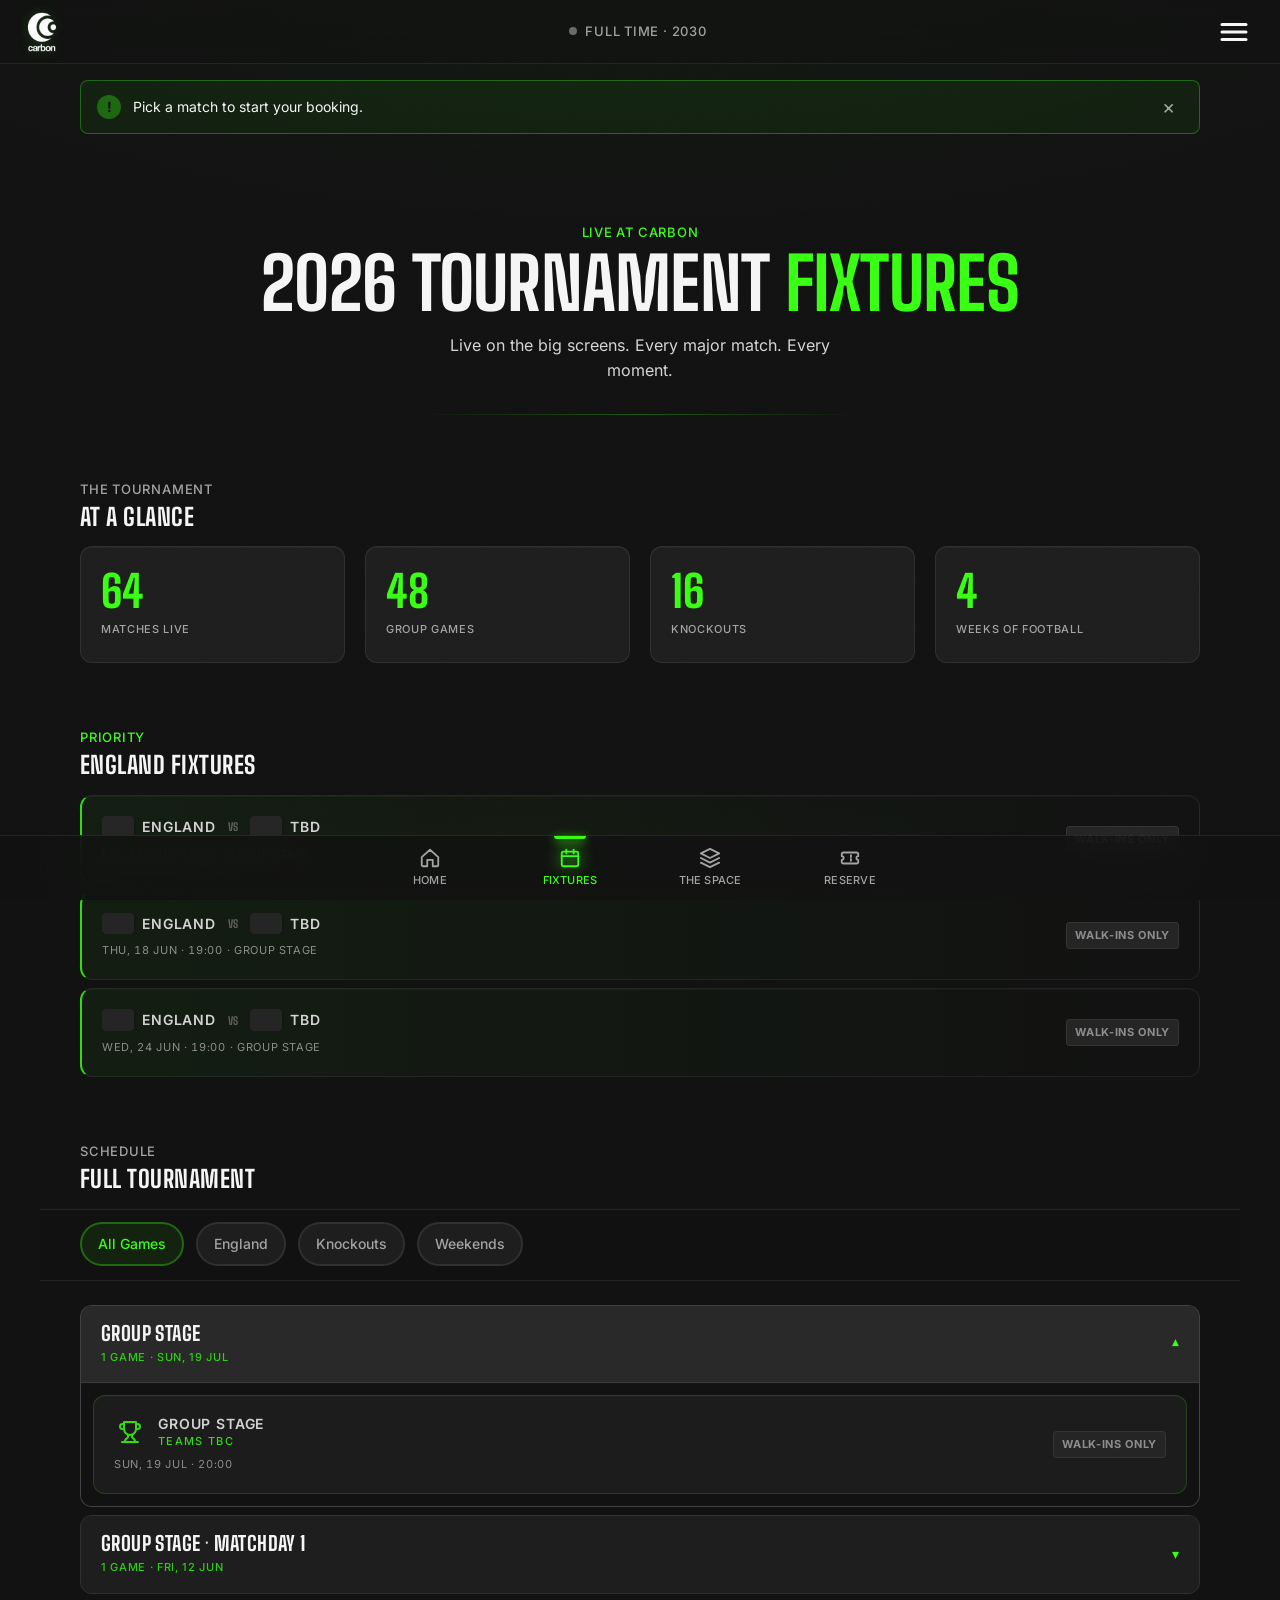
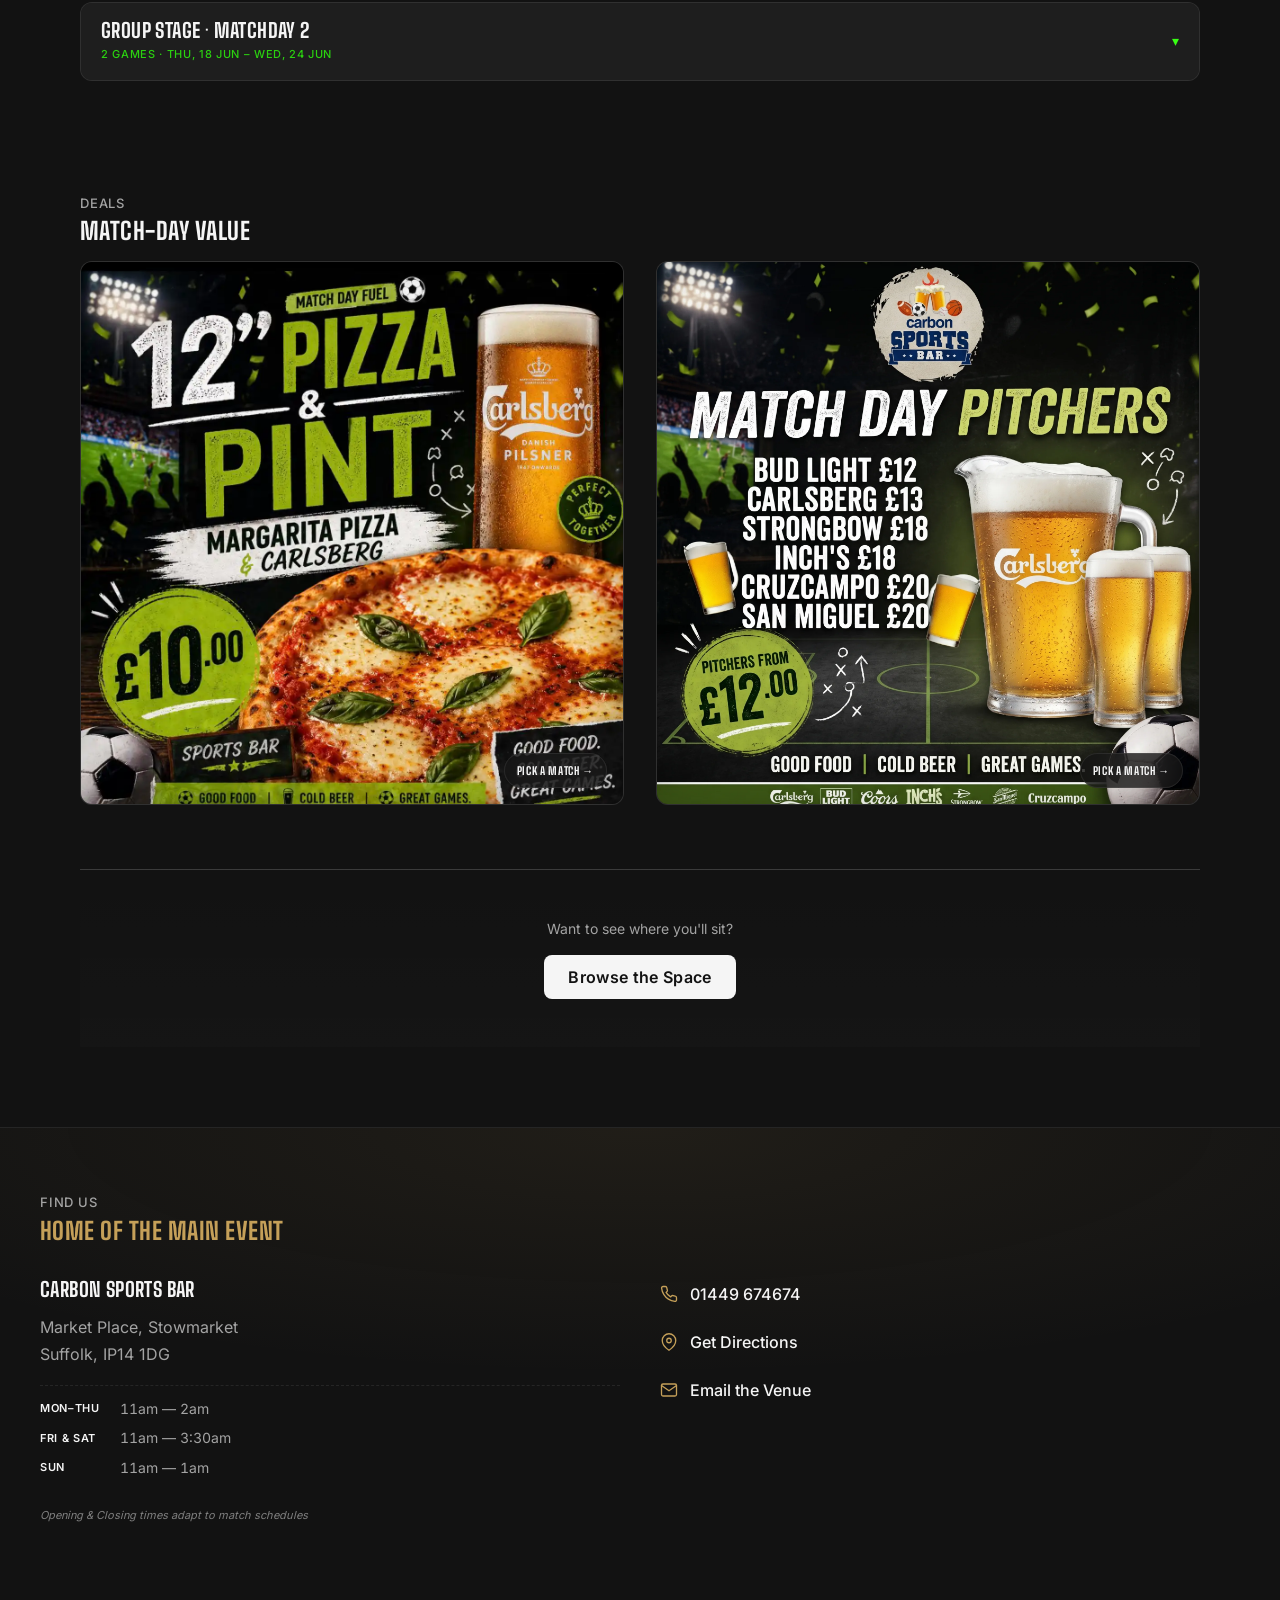
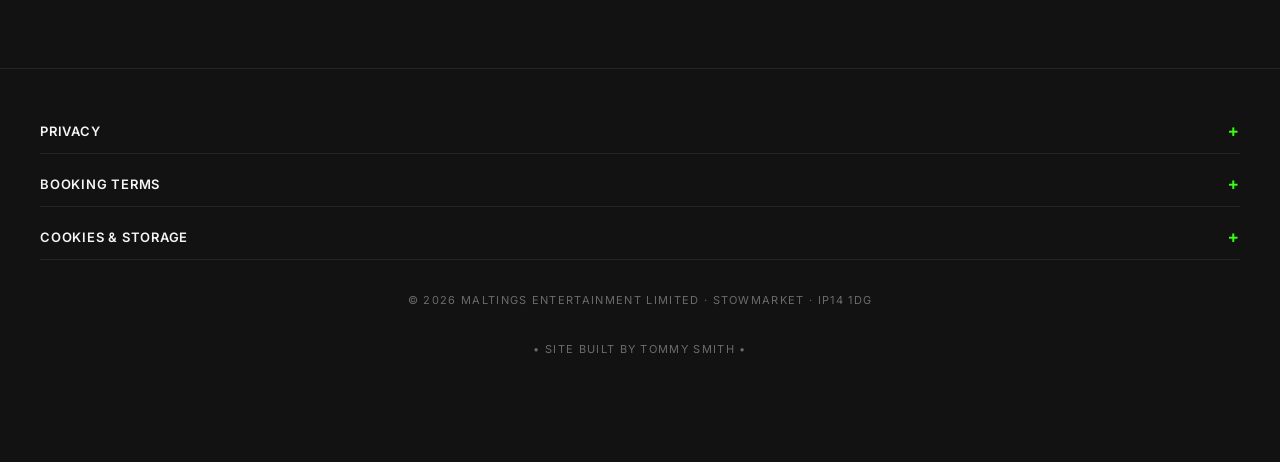
==== book.html @ e0171375 "Update" ====
<!doctype html>
<html lang="en-GB">
  <head>
    <meta charset="UTF-8" />
    <meta
      name="viewport"
      content="width=device-width, initial-scale=1.0, viewport-fit=cover"
    />
    <meta name="theme-color" content="#121212" />
    <meta name="color-scheme" content="dark" />

    <!-- Favicons & PWA manifest -->
    <link rel="icon" href="/favicon.ico" sizes="any" />
    <link rel="icon" type="image/png" sizes="32x32" href="/favicon-32x32.png" />
    <link rel="icon" type="image/png" sizes="16x16" href="/favicon-16x16.png" />
    <link rel="apple-touch-icon" sizes="180x180" href="/apple-touch-icon.png" />
    <link rel="manifest" href="/site.webmanifest" />

    <title>Booking · Carbon Sports Bar</title>
    <meta
      name="description"
      content="Secure your spot for the 2026 World Cup. Choose your zone, select your match, and join the atmosphere at Carbon."
    />
    <link rel="canonical" href="https://carbonfootball.uk/book.html" />
    <meta name="robots" content="noindex,follow" />

    <!-- Social share · Open Graph & Twitter Card -->
    <meta property="og:type" content="website" />
    <meta property="og:site_name" content="Carbon Sports Bar" />
    <meta property="og:locale" content="en_GB" />
    <meta property="og:url" content="https://carbonfootball.uk/book.html" />
    <meta property="og:title" content="Book a Bench · Carbon Football" />
    <meta
      property="og:description"
      content="Lock in your match. Confirm guests. We'll save your seat at Carbon."
    />
    <meta property="og:image" content="assets/img/og-carbon.webp" />
    <meta property="og:image:width" content="1200" />
    <meta property="og:image:height" content="630" />
    <meta property="og:image:type" content="image/webp" />
    <meta
      property="og:image:alt"
      content="Carbon Sports Bar — Stowmarket's home for live football"
    />

    <meta name="twitter:card" content="summary_large_image" />
    <meta name="twitter:title" content="Book a Bench · Carbon Football" />
    <meta
      name="twitter:description"
      content="Lock in your match. Confirm guests. We'll save your seat at Carbon."
    />
    <meta name="twitter:image" content="assets/img/og-carbon.webp" />
    <meta
      name="twitter:image:alt"
      content="Carbon Sports Bar — Stowmarket's home for live football"
    />

    <!-- Fonts: self-hosted at /assets/fonts (see base.css @font-face block).
         Preload Big Shoulders 700 — used by the booking page H1. -->
    <link
      rel="preload"
      as="font"
      type="font/woff2"
      href="assets/fonts/big-shoulders-v4-latin-700.woff2"
      crossorigin
    />

    <link rel="stylesheet" href="assets/css/tokens.css" />
    <link rel="stylesheet" href="assets/css/base.css" />
    <link rel="stylesheet" href="assets/css/layout.css" />
    <link rel="stylesheet" href="assets/css/components.css" />
  </head>
  <body>
    <header class="c-header" role="banner">
      <a
        class="c-header__logo"
        href="index.html"
        aria-label="Carbon Sports Bar — home"
      >
        <img
          class="c-header__logo-mark"
          src="assets/img/carbon-logo.webp"
          alt="Carbon Sports Bar logo"
          width="36"
          height="36"
          decoding="async"
        />
      </a>
      <div
        class="c-header__marquee"
        data-component="marquee"
        aria-label="Match status"
      ></div>
      <button
        class="c-header__more"
        type="button"
        aria-label="Open menu"
        aria-expanded="false"
        aria-controls="mobile-menu"
      >
        <svg viewBox="0 0 24 24" aria-hidden="true">
          <line x1="4" y1="7" x2="20" y2="7" />
          <line x1="4" y1="12" x2="20" y2="12" />
          <line x1="4" y1="17" x2="20" y2="17" />
        </svg>
      </button>
    </header>

    <main class="l-page" id="main">
      <div class="l-page__content p-booking">
        <header class="c-section-header c-section-header--hero">
          <div class="c-section-header__text">
            <p class="c-funnel-step">Final Step of 3</p>
            <h1 class="u-display">
              Secure Your <span class="u-accent">Bench</span>
            </h1>
            <p class="u-dim p-booking__lede">
              One more step — confirm your guest count and lock in your table.
            </p>
          </div>
          <div class="p-fixtures__divider" aria-hidden="true"></div>
        </header>

        <!-- No-JS fallback: the booking funnel is JS-dependent (gate +
             form-to-Tally handoff). When scripting is disabled the form
             and summary are hidden and a phone CTA takes over so the
             conversion path stays intact. -->
        <noscript>
          <style>
            .c-booking-summary,
            .c-booking-form {
              display: none !important;
            }
          </style>
          <aside class="c-funnel-hint c-funnel-hint--noscript" role="status">
            <span class="c-funnel-hint__icon" aria-hidden="true">!</span>
            <p class="c-funnel-hint__text">
              Online booking needs JavaScript enabled. Please call
              <a href="tel:+441449674674"><strong>01449 674674</strong></a>
              and we'll secure your table.
            </p>
          </aside>
        </noscript>

        <!-- Booking summary — locked match + zone display. booking.js
             reveals this after the synchronous funnel-gate passes and
             async validation confirms the fixture is still bookable.
             Hidden in static HTML to avoid pre-gate flash on bad URLs. -->
        <div id="booking-summary" class="c-booking-summary" hidden>
          <p class="c-booking-summary__caption u-caption">Your Selection</p>

          <div class="c-booking-summary__row">
            <div class="c-booking-summary__data">
              <!-- Match title — flags nest INSIDE the h3 as inline-block
                   siblings of the title text span so they stay adjacent to
                   the text on any line. With the prior flex layout, when
                   the title wrapped at narrow widths the h3 still occupied
                   the full flex-allocated width and flag B looked orphaned
                   far to the right. Inline flow ties flags directly to the
                   text positions: flag A leads, flag B trails, regardless
                   of how many lines the title wraps to. -->
              <h3 class="c-booking-summary__match">
                <span id="summary-flag-a" class="c-fixture-row__flag"></span
                ><span id="summary-title" class="u-display">Reservation</span
                ><span id="summary-flag-b" class="c-fixture-row__flag"></span>
              </h3>
              <p id="summary-meta" class="u-caption u-accent"></p>
            </div>
            <!-- Icon-only "change" affordance — pencil glyph + aria-label
                 communicates "edit this selection" without competing with
                 the match title for horizontal row width. Tap target meets
                 a11y comfort minimum (36×36 with surrounding space). -->
            <a
              id="summary-change-match"
              href="fixtures.html"
              class="c-booking-summary__change"
              aria-label="Change match"
              title="Change match"
            >
              <svg
                class="c-booking-summary__change-icon"
                viewBox="0 0 24 24"
                fill="none"
                stroke="currentColor"
                stroke-width="2"
                stroke-linecap="round"
                stroke-linejoin="round"
                aria-hidden="true"
              >
                <path d="M12 20h9" />
                <path d="M16.5 3.5a2.121 2.121 0 0 1 3 3L7 19l-4 1 1-4Z" />
              </svg>
            </a>
          </div>

          <div
            id="zone-snapshot"
            class="c-booking-summary__row c-zone-snapshot"
            hidden
          >
            <div class="c-booking-summary__data c-booking-summary__data--row">
              <div class="c-zone-snapshot__frame">
                <img
                  id="zone-snapshot-img"
                  src=""
                  alt=""
                  class="c-zone-snapshot__img"
                  loading="lazy"
                  decoding="async"
                />
              </div>
              <span id="zone-snapshot-label" class="u-caption"></span>
            </div>
            <a
              id="summary-change-zone"
              href="zones.html"
              class="c-booking-summary__change"
              aria-label="Change zone"
              title="Change zone"
            >
              <svg
                class="c-booking-summary__change-icon"
                viewBox="0 0 24 24"
                fill="none"
                stroke="currentColor"
                stroke-width="2"
                stroke-linecap="round"
                stroke-linejoin="round"
                aria-hidden="true"
              >
                <path d="M12 20h9" />
                <path d="M16.5 3.5a2.121 2.121 0 0 1 3 3L7 19l-4 1 1-4Z" />
              </svg>
            </a>
          </div>
        </div>

        <!-- Booking form — `guests` is the only interactive field. The
             other four (fixture, date, time, zone) ride as hidden inputs
             populated from the URL by booking.js after the gate validates
             them. Field `name=` attributes are case-sensitive and match
             the live Tally form's hidden-field names exactly. -->
        <form id="booking-form" class="c-booking-form">
          <input type="hidden" name="fixture" id="f-fixture" value="" />
          <input type="hidden" name="date" id="f-date" value="" />
          <input type="hidden" name="time" id="f-time" value="" />
          <input type="hidden" name="zone" id="f-zone" value="" />

          <p
            id="match-policy"
            class="c-policy-note"
            role="note"
            aria-live="polite"
            hidden
          >
            <svg
              class="c-policy-note__icon"
              viewBox="0 0 24 24"
              fill="none"
              stroke="currentColor"
              stroke-width="2"
              stroke-linecap="round"
              stroke-linejoin="round"
              aria-hidden="true"
            >
              <rect x="3" y="11" width="18" height="11" rx="2" ry="2" />
              <path d="M7 11V7a5 5 0 0 1 10 0v4" />
            </svg>
            <span
              >Match bookings are locked to kickoff. Please arrive 30 mins
              prior. If you have not arrived 15 mins before the match, your
              reservation may be forfeited.</span
            >
          </p>

          <div class="c-form-group">
            <label for="f-guests" class="u-caption">Number of Guests</label>
            <div class="c-stepper" data-component="stepper">
              <button
                type="button"
                class="c-stepper__btn"
                data-step="-1"
                aria-label="Decrease guests"
              >
                &minus;
              </button>
              <input
                type="number"
                name="guests"
                id="f-guests"
                class="c-stepper__input"
                value="2"
                min="1"
                max="20"
                inputmode="numeric"
                pattern="\d*"
                required
              />
              <button
                type="button"
                class="c-stepper__btn"
                data-step="1"
                aria-label="Increase guests"
              >
                +
              </button>
            </div>
            <!-- Zone-specific guest-range note. Hidden by default; shown by
                 booking.js only for zones with a minimum group size (booths). -->
            <p
              id="guests-note"
              class="u-small u-text-secondary"
              aria-live="polite"
              hidden
            ></p>
            <!-- Overflow affordance. Revealed by booking.js only when the
                 stepper is at its ceiling, giving larger groups a route. -->
            <p
              id="guests-max-note"
              class="u-small u-text-secondary"
              aria-live="polite"
              hidden
            >
              Larger group?
              <a href="tel:+441449674674" class="c-guests-call"
                >Call 01449 674674</a
              >
            </p>
          </div>

          <button
            type="submit"
            class="c-button c-button--primary c-button--block"
          >
            Confirm Guests &amp; Book &rarr;
          </button>
        </form>
      </div>
    </main>

    <!-- =========================================================================
       FOOTER · Legal accordion (Privacy / Booking Terms / Cookies)
       Native <details> — zero JS. Sits outside <main> so the browser
       applies the implicit `contentinfo` landmark role. Highest-priority
       surface here because book.html is the PII-collection step.
       ========================================================================= -->
    <footer class="c-site-footer">
      <div class="c-site-footer__inner">
        <details class="c-site-footer__item">
          <summary class="c-site-footer__summary">Privacy</summary>
          <div class="c-site-footer__body">
            <p>
              <strong>Maltings Entertainment LTD</strong> (Carbon Sports Bar //
              Market Place, Stowmarket, Suffolk IP14 1DG) is the data controller
              for bookings made through this site.
            </p>
            <p>
              When you reserve a table, we collect your
              <strong>name, email, phone</strong>, party size, and your selected
              fixture, date, time, and venue zone. This data is processed via
              <strong>Tally.so</strong>, stored in
              <strong>Google Sheets</strong> and used to operate the booking
              system, with confirmation emails sent via <strong>Brevo</strong>.
              These services act as data processors on our behalf.
            </p>
            <p>
              <strong>Lawful basis:</strong> contract performance (UK GDPR Art.
              6(1)(b)) — required to manage and fulfil your reservation. Booking
              data is retained until the relevant fixture has taken place and
              operational reconciliation is complete, and is deleted within 30
              days thereafter.
            </p>
            <p>
              We do not currently use tracking cookies, advertising cookies, or
              marketing profiling. You can request access, correction, deletion,
              or portability of your data at any time by contacting
              <a href="mailto:bookings.carbon@gmail.com"
                >bookings.carbon@gmail.com</a
              >
              or calling <a href="tel:+441449674674">01449 674674</a>. You may
              also raise concerns with the UK Information Commissioner at
              <a
                href="https://ico.org.uk"
                target="_blank"
                rel="noopener noreferrer"
                >ico.org.uk</a
              >.
            </p>
          </div>
        </details>

        <details class="c-site-footer__item">
          <summary class="c-site-footer__summary">Booking Terms</summary>
          <div class="c-site-footer__body">
            <ul>
              <li>
                Your booking is confirmed once you receive the confirmation
                email. If it doesn't arrive within a few minutes, check your
                spam folder or call the venue.
              </li>
              <li>
                Tables are held until
                <strong>15 minutes before kickoff</strong>. Please arrive at
                least 30 minutes prior — late arrivals may forfeit their
                reservation.
              </li>
              <li>
                Online booking closes
                <strong>3 hours before kickoff</strong>. Walk-ins remain welcome
                — call <a href="tel:+441449674674">01449 674674</a> to check
                availability.
              </li>
              <li>
                Groups of 1–20 can book online. For larger parties please call
                the venue.
              </li>
              <li>
                We reserve the right to relocate guests within the same zone if
                seating capacity requires.
              </li>
            </ul>
          </div>
        </details>

        <details class="c-site-footer__item">
          <summary class="c-site-footer__summary">
            Cookies &amp; Storage
          </summary>
          <div class="c-site-footer__body">
            <p>
              No tracking cookies. No advertising cookies. No third-party
              analytics that profile you.
            </p>
            <p>
              The booking funnel uses two short-lived browser-storage entries:
            </p>
            <ul>
              <li>
                <strong>sessionStorage</strong>
                <code>carbon_funnel_redirect_hint</code> — a single contextual
                message after the booking gate redirects you; deleted as soon as
                it's read.
              </li>
              <li>
                <strong>localStorage</strong>
                <code>carbon_match_data_cache</code> — match-schedule cache (max
                5 days), so fixtures still load if the data feed is briefly
                unreachable.
              </li>
            </ul>
            <p>
              Both are strictly functional and don't require consent under UK
              PECR. Clearing your browser's storage removes them at any time.
            </p>
          </div>
        </details>

        <p class="c-site-footer__meta">
          © 2026 Maltings Entertainment Limited · Stowmarket · IP14 1DG
        </p>

        <p class="c-site-footer__meta">• Site Built By Tommy Smith •</p>
      </div>
    </footer>

    <nav class="c-nav" aria-label="Primary navigation">
      <ul class="c-nav__list" role="list">
        <li>
          <a class="c-nav__item" href="index.html">
            <svg class="c-nav__icon" viewBox="0 0 24 24" aria-hidden="true">
              <path
                d="M3 11 L12 3 L21 11 L21 20 A1 1 0 0 1 20 21 L15 21 L15 14 L9 14 L9 21 L4 21 A1 1 0 0 1 3 20 Z"
              />
            </svg>
            <span>Home</span>
          </a>
        </li>
        <li>
          <a class="c-nav__item" href="fixtures.html">
            <svg class="c-nav__icon" viewBox="0 0 24 24" aria-hidden="true">
              <rect x="3" y="5" width="18" height="16" rx="2" />
              <line x1="3" y1="10" x2="21" y2="10" />
              <line x1="8" y1="3" x2="8" y2="7" />
              <line x1="16" y1="3" x2="16" y2="7" />
            </svg>
            <span>Fixtures</span>
          </a>
        </li>
        <li>
          <a class="c-nav__item" href="zones.html">
            <svg class="c-nav__icon" viewBox="0 0 24 24" aria-hidden="true">
              <path d="M12 2 L22 7 L12 12 L2 7 Z" />
              <polyline points="2 12 12 17 22 12" />
              <polyline points="2 17 12 22 22 17" />
            </svg>
            <span>The Space</span>
          </a>
        </li>
        <li>
          <!-- Reserve nav on book.html: href points to the funnel start
               (tapping it = "start a fresh booking"); aria-current is set
               statically as a no-JS hint. updateNavStates reconciles the
               live state via data-nav-role="funnel" so this item lights up
               on book.html regardless of where the href points. -->
          <a
            class="c-nav__item"
            href="fixtures.html"
            data-nav-role="funnel"
            aria-current="page"
          >
            <svg class="c-nav__icon" viewBox="0 0 24 24" aria-hidden="true">
              <path
                d="M3 8 A2 2 0 0 1 5 6 L19 6 A2 2 0 0 1 21 8 L21 10 A2 2 0 0 0 21 14 L21 16 A2 2 0 0 1 19 18 L5 18 A2 2 0 0 1 3 16 L3 14 A2 2 0 0 0 3 10 Z"
              />
              <line x1="13" y1="9" x2="13" y2="11" />
              <line x1="13" y1="13" x2="13" y2="15" />
            </svg>
            <span>Reserve</span>
          </a>
        </li>
      </ul>
    </nav>

    <nav class="c-mobile-nav" id="mobile-menu" aria-hidden="true">
      <div class="c-mobile-nav__inner">
        <ul class="c-mobile-nav__list" role="list">
          <li>
            <a href="index.html" class="c-mobile-nav__link u-display">Home</a>
          </li>
          <li>
            <a href="fixtures.html" class="c-mobile-nav__link u-display"
              >Fixtures</a
            >
          </li>
          <li>
            <a href="zones.html" class="c-mobile-nav__link u-display"
              >The Space</a
            >
          </li>
          <li>
            <a
              href="fixtures.html"
              class="c-mobile-nav__link u-display"
              data-nav-role="funnel"
              aria-current="page"
              >Book a Bench</a
            >
          </li>
          <li>
            <a
              href="https://www.mill.restaurant/"
              class="c-mobile-nav__link u-display"
              target="_blank"
              rel="noopener noreferrer"
              >The Mill</a
            >
          </li>
          <li>
            <a
              href="https://welovecarbon.com/sports"
              class="c-mobile-nav__link u-display"
              target="_blank"
              rel="noopener noreferrer"
              >Carbon Sports Bar</a
            >
          </li>
        </ul>
        <footer class="c-mobile-nav__footer">
          <p class="u-caption">Carbon · Stowmarket</p>
          <div class="c-mobile-nav__socials">
            <a
              href="https://www.instagram.com/carbonstowmarket/"
              class="c-mobile-nav__social"
              target="_blank"
              rel="noopener noreferrer"
              aria-label="Carbon Sports Bar on Instagram"
            >
              <svg viewBox="0 0 24 24" aria-hidden="true">
                <rect x="2" y="2" width="20" height="20" rx="5" ry="5" />
                <path d="M16 11.37A4 4 0 1 1 12.63 8 4 4 0 0 1 16 11.37z" />
                <line x1="17.5" y1="6.5" x2="17.51" y2="6.5" />
              </svg>
            </a>
            <a
              href="https://www.facebook.com/carbonstowmarket"
              class="c-mobile-nav__social"
              target="_blank"
              rel="noopener noreferrer"
              aria-label="Carbon Sports Bar on Facebook"
            >
              <svg viewBox="0 0 24 24" aria-hidden="true">
                <path
                  d="M18 2h-3a5 5 0 0 0-5 5v3H7v4h3v8h4v-8h3l1-4h-4V7a1 1 0 0 1 1-1h3z"
                />
              </svg>
            </a>
            <a
              href="https://www.tiktok.com/@carbonstowmarket"
              class="c-mobile-nav__social"
              target="_blank"
              rel="noopener noreferrer"
              aria-label="Carbon Sports Bar on TikTok"
            >
              <svg viewBox="0 0 24 24" aria-hidden="true">
                <path d="M9 12a4 4 0 1 0 4 4V4a5 5 0 0 0 5 5" />
              </svg>
            </a>
          </div>
        </footer>
      </div>
    </nav>

    <script type="module" src="assets/js/app.js"></script>
  </body>
</html>
---- assets/css/tokens.css ----
/* =========================================================================
   CARBON SPORTS BAR — DESIGN TOKENS
   The single source of truth for every design value in the system.
   Modify here, propagate everywhere.
   ========================================================================= */

:root {
  /* ---------- COLOUR · SURFACES -------------------------------------- */
  --surface-base: #121212;
  --surface-raised: #1e1e1e;
  --surface-overlay: #292929;
  --surface-inverse: #f5f5f5;

  /* ---------- COLOUR · BORDERS --------------------------------------- */
  --border-hairline: rgba(255, 255, 255, 0.08);
  --border-strong: rgba(255, 255, 255, 0.16);
  --border-accent: rgba(57, 255, 20, 0.32);

  /* ---------- COLOUR · TEXT ------------------------------------------ */
  --text-primary: #f5f5f5;
  --text-muted: #d4d4d4;
  --text-secondary: #a3a3a3;
  --text-tertiary: #6b6b6b;
  --text-on-accent: #121212;
  --text-on-mill: #121212;

  /* ---------- COLOUR · BRAND ----------------------------------------- */
  --accent-pitch: #39ff14; /* primary action, live, success */
  --accent-pitch-dim: #2bd110; /* hover/pressed state */
  --accent-mill: #c5a059; /* premium, VIP, Mill cross-link */
  --accent-mill-dim: #a88542;

  /* ---------- COLOUR · STATUS ---------------------------------------- */
  --status-success: #39ff14;
  --status-warning: #c5a059;
  --status-error: #ff4d4d;
  --status-info: #3b82f6;
  --status-live: #ff3d3d; /* live-match red, distinct from error */

  /* ---------- TYPOGRAPHY · FAMILIES ---------------------------------- */
  --font-display: "Big Shoulders Display", "Impact", "Arial Black", sans-serif;
  --font-body:
    "Inter", -apple-system, BlinkMacSystemFont, "Segoe UI", sans-serif;

  /* ---------- TYPOGRAPHY · SIZE SCALE -------------------------------- */
  --type-hero: clamp(2.75rem, 8vw, 4.5rem); /* hero only */
  --type-display: 2.5rem;
  --type-h1: 2rem;
  --type-h2: 1.5rem;
  --type-h3: 1.25rem;
  --type-lead: 1.0625rem; /* 17px — hero subtitle, between body and h3 */
  --type-body: 1rem;
  --type-small: 0.875rem;
  --type-caption: 0.8125rem;
  --type-tiny: 0.6875rem;
  --type-stat: 2.75rem; /* stat-tile numerals — matches hero minimum */
  --type-display-fluid: clamp(
    2.25rem,
    6vw,
    3.5rem
  ); /* secondary hero displays */
  --type-card-title: clamp(1.25rem, 3vw, 1.5rem); /* zone-card titles */

  /* ---------- TYPOGRAPHY · WEIGHTS ----------------------------------- */
  --weight-regular: 400;
  --weight-medium: 500;
  --weight-semibold: 600;
  --weight-bold: 700;

  /* ---------- TYPOGRAPHY · LINE-HEIGHT ------------------------------- */
  --leading-tight: 1.15;
  --leading-snug: 1.3;
  --leading-normal: 1.55;
  --leading-relaxed: 1.7;
  --leading-flat: 0.95; /* large numerals — stat tiles */
  --leading-solid: 1; /* icons, arrows */

  /* ---------- TYPOGRAPHY · TRACKING ---------------------------------- */
  --tracking-tight: -0.01em; /* large display only */
  --tracking-normal: 0;
  --tracking-wide: 0.02em; /* mid headings */
  --tracking-wider: 0.06em; /* captions */
  --tracking-widest: 0.12em; /* nav labels, all-caps micro */

  /* ---------- SPACING · 4PT BASE GRID -------------------------------- */
  --space-1: 0.25rem; /*  4px */
  --space-2: 0.5rem; /*  8px */
  --space-3: 0.75rem; /* 12px */
  --space-4: 1rem; /* 16px */
  --space-5: 1.25rem; /* 20px */
  --space-6: 1.5rem; /* 24px */
  --space-7: 1.75rem; /* 28px — bridges 6 and 8 */
  --space-8: 2rem; /* 32px */
  --space-10: 2.5rem; /* 40px */
  --space-12: 3rem; /* 48px */
  --space-16: 4rem; /* 64px */
  --space-20: 5rem; /* 80px */
  --space-24: 6rem; /* 96px */

  /* ---------- RADII --------------------------------------------------- */
  --radius-sm: 4px; /* chips, tags */
  --radius-md: 8px; /* buttons, inputs */
  --radius-lg: 12px; /* cards */
  --radius-xl: 20px; /* bottom sheet, modals */
  --radius-full: 9999px; /* pills, avatars */

  /* ---------- MOTION · DURATION -------------------------------------- */
  --duration-instant: 100ms;
  --duration-fast: 150ms; /* micro-interactions */
  --duration-base: 250ms;
  --duration-slow: 350ms; /* sheet, modal */
  --duration-deliberate: 500ms;

  /* ---------- MOTION · EASING ---------------------------------------- */
  --ease-out: cubic-bezier(0.16, 1, 0.3, 1); /* entries */
  --ease-in: cubic-bezier(0.7, 0, 0.84, 0); /* exits */
  --ease-in-out: cubic-bezier(0.65, 0, 0.35, 1); /* transitions */
  --ease-spring: cubic-bezier(0.34, 1.56, 0.64, 1); /* playful */

  /* ---------- Z-INDEX SCALE ------------------------------------------ */
  --z-base: 0;
  --z-raised: 10;
  --z-sticky: 100;
  --z-header: 200;
  --z-nav: 200;
  --z-fab: 250;
  --z-sheet: 300;
  --z-modal: 400;
  --z-toast: 500;

  /* ---------- LAYOUT -------------------------------------------------- */
  --header-height: 64px;
  --nav-height: 64px;
  --max-content: 1200px;
  --max-text: 68ch;
  --tap-min: 44px;

  /* ---------- EFFECTS ------------------------------------------------- */
  --blur-glass: blur(20px) saturate(180%);
  --blur-overlay: blur(8px);

  --shadow-card: 0 1px 2px rgba(0, 0, 0, 0.3), 0 4px 12px rgba(0, 0, 0, 0.2);
  --shadow-elevated:
    0 4px 16px rgba(0, 0, 0, 0.4), 0 16px 40px rgba(0, 0, 0, 0.3);
  --shadow-sheet: 0 -8px 32px rgba(0, 0, 0, 0.6);
  --shadow-summary:
    0 8px 32px rgba(0, 0, 0, 0.35), inset 0 1px 0 rgba(255, 255, 255, 0.08),
    inset 0 -1px 0 rgba(0, 0, 0, 0.25);

  --glow-pitch: 0 0 24px rgba(57, 255, 20, 0.32);
  --glow-mill: 0 0 24px rgba(197, 160, 89, 0.24);
}

/* =========================================================================
   HIGH-CONTRAST OPT-IN
   Lifts decorative greys to AA-passing levels without disturbing default
   brand aesthetics.
   ========================================================================= */
@media (prefers-contrast: more) {
  :root {
    --text-tertiary: #8a8a8a;
    --border-hairline: rgba(255, 255, 255, 0.16);
  }
}
---- assets/css/base.css ----
/* =========================================================================
   BASE
   Modern reset, typographic defaults, accessibility primitives.
   Loaded after tokens.css, before everything else.
   ========================================================================= */

/* ---------- WEB FONTS · LOCAL ---------------------------------------- */
/* Big Shoulders Display (headings) + Inter (body). Self-hosted at
   /assets/fonts so there is zero third-party request for fonts — no
   googleapis preconnect, no gstatic font request, no Google referral on
   first paint. Privacy-preserving by construction and faster on the
   critical path (eliminates DNS + TLS to a foreign origin).

   `font-display: swap` matches prior behaviour: the browser paints
   text in the fallback stack immediately, then swaps to the web font
   when the .woff2 finishes loading. Avoids FOIT on slow connections.

   Every available weight is declared. Fetches are weight-lazy — the
   browser only downloads a weight when a rule actually applies it —
   so declaring unused weights costs nothing at runtime and makes
   future design tweaks free of font-pipeline churn. */
@font-face {
  font-family: "Big Shoulders Display";
  font-style: normal;
  font-weight: 600;
  font-display: swap;
  src: url("../fonts/big-shoulders-v4-latin-600.woff2") format("woff2");
}
@font-face {
  font-family: "Big Shoulders Display";
  font-style: normal;
  font-weight: 700;
  font-display: swap;
  src: url("../fonts/big-shoulders-v4-latin-700.woff2") format("woff2");
}
@font-face {
  font-family: "Big Shoulders Display";
  font-style: normal;
  font-weight: 800;
  font-display: swap;
  src: url("../fonts/big-shoulders-v4-latin-800.woff2") format("woff2");
}

@font-face {
  font-family: "Inter";
  font-style: normal;
  font-weight: 400;
  font-display: swap;
  src: url("../fonts/inter-v20-latin-regular.woff2") format("woff2");
}
@font-face {
  font-family: "Inter";
  font-style: normal;
  font-weight: 500;
  font-display: swap;
  src: url("../fonts/inter-v20-latin-500.woff2") format("woff2");
}
@font-face {
  font-family: "Inter";
  font-style: normal;
  font-weight: 600;
  font-display: swap;
  src: url("../fonts/inter-v20-latin-600.woff2") format("woff2");
}
@font-face {
  font-family: "Inter";
  font-style: normal;
  font-weight: 700;
  font-display: swap;
  src: url("../fonts/inter-v20-latin-700.woff2") format("woff2");
}
@font-face {
  font-family: "Inter";
  font-style: normal;
  font-weight: 800;
  font-display: swap;
  src: url("../fonts/inter-v20-latin-800.woff2") format("woff2");
}

/* ---------- MODERN RESET --------------------------------------------- */
*,
*::before,
*::after {
  box-sizing: border-box;
}

* {
  margin: 0;
}

html,
body {
  height: 100%;
}

html {
  background-color: var(--surface-base);
  color-scheme: dark;
  -webkit-text-size-adjust: 100%;
  text-size-adjust: 100%;
}

body {
  font-family: var(--font-body);
  font-size: var(--type-body);
  font-weight: var(--weight-regular);
  line-height: var(--leading-normal);
  color: var(--text-primary);
  background-color: var(--surface-base);
  /* Subtle distant-stadium glow — adds depth without breaking the matte canvas */
  background-image:
    radial-gradient(
      ellipse 120% 60% at 50% -10%,
      rgba(57, 255, 20, 0.045),
      transparent 60%
    ),
    radial-gradient(
      ellipse 80% 40% at 50% 110%,
      rgba(197, 160, 89, 0.025),
      transparent 60%
    );
  background-attachment: fixed;
  min-height: 100vh;
  min-height: 100dvh;
  -webkit-font-smoothing: antialiased;
  -moz-osx-font-smoothing: grayscale;
  text-rendering: optimizeLegibility;
  overflow-x: hidden;
}

img,
picture,
video,
canvas,
svg {
  display: block;
  max-width: 100%;
}

svg {
  fill: none;
  stroke: currentColor;
  stroke-width: 2;
  stroke-linecap: round;
  stroke-linejoin: round;
}

input,
button,
textarea,
select {
  font: inherit;
  color: inherit;
}

button {
  cursor: pointer;
  border: none;
  background: none;
  padding: 0;
  color: inherit;
  -webkit-tap-highlight-color: transparent;
  /* `manipulation` disables the browser's double-tap-to-zoom heuristic
     on this element and eliminates the ~300 ms click delay that ships
     with that heuristic. Rapid successive taps (e.g. stepping guest
     count from 2 → 8) now register as separate, instant clicks instead
     of triggering a viewport zoom. Page-level pinch-zoom remains
     intact, so accessibility/users-with-low-vision are not affected. */
  touch-action: manipulation;
}

a {
  color: inherit;
  text-decoration: none;
  -webkit-tap-highlight-color: transparent;
  touch-action: manipulation;
}

/* Stage-accordion summaries (fixtures.html `<details><summary>`) and any
   custom role="button" host elements get the same treatment so rapid
   open/close taps stay instant and never trigger viewport zoom. */
summary,
[role="button"] {
  -webkit-tap-highlight-color: transparent;
  touch-action: manipulation;
}

p,
h1,
h2,
h3,
h4,
h5,
h6 {
  overflow-wrap: break-word;
}

/* ---------- FILM GRAIN ATMOSPHERE ------------------------------------- */
/* Subtle noise overlay across the entire page — adds tactile depth */
body::before {
  content: "";
  position: fixed;
  inset: 0;
  /* Above content but below all UI layers (nav, sheets, modals). */
  z-index: var(--z-raised);
  pointer-events: none;
  opacity: 0.025;
  mix-blend-mode: overlay;
  background-image: url("data:image/svg+xml;utf8,<svg xmlns='http://www.w3.org/2000/svg' width='240' height='240'><filter id='n'><feTurbulence type='fractalNoise' baseFrequency='0.9' numOctaves='2' stitchTiles='stitch'/></filter><rect width='100%25' height='100%25' filter='url(%23n)'/></svg>");
}

/* ---------- TYPOGRAPHY · HEADINGS ------------------------------------- */
/* Big Shoulders Display is condensed — smaller headings benefit from positive
   tracking, larger ones can hold tight or normal. Curve adjusts by size. */
h1,
h2,
h3,
h4 {
  font-family: var(--font-display);
  font-weight: var(--weight-bold);
  line-height: var(--leading-tight);
  text-transform: uppercase;
  color: var(--text-primary);
}

h1 {
  font-size: var(--type-h1);
  letter-spacing: var(--tracking-normal);
}

h2 {
  font-size: var(--type-h2);
  letter-spacing: var(--tracking-wide);
}

h3 {
  font-size: var(--type-h3);
  letter-spacing: var(--tracking-wide);
}

h4 {
  font-size: var(--type-body);
  letter-spacing: var(--tracking-wider);
}

/* ---------- TYPOGRAPHY · UTILITY CLASSES ------------------------------ */
.u-display {
  font-family: var(--font-display);
  font-size: var(--type-display);
  font-weight: var(--weight-bold);
  line-height: var(--leading-tight);
  letter-spacing: var(--tracking-normal);
  text-transform: uppercase;
}

.u-hero {
  font-family: var(--font-display);
  font-size: var(--type-hero);
  font-weight: var(--weight-bold);
  line-height: 1.02;
  letter-spacing: var(--tracking-tight);
  text-transform: uppercase;
}

.u-caption {
  font-size: var(--type-caption);
  font-weight: var(--weight-medium);
  letter-spacing: var(--tracking-wider);
  text-transform: uppercase;
  color: var(--text-secondary);
}

.u-mono-num {
  font-variant-numeric: tabular-nums;
  font-feature-settings: "tnum";
}

/* ---------- ACCESSIBILITY · FOCUS ------------------------------------- */
:focus {
  outline: none;
}

:focus-visible {
  outline: 2px solid var(--accent-pitch);
  outline-offset: 2px;
  border-radius: 2px;
}

/* ---------- ACCESSIBILITY · SCREEN READER ----------------------------- */
.u-sr-only {
  position: absolute;
  width: 1px;
  height: 1px;
  padding: 0;
  margin: -1px;
  overflow: hidden;
  clip: rect(0, 0, 0, 0);
  white-space: nowrap;
  border: 0;
}

/* ---------- ACCESSIBILITY · MOTION ------------------------------------ */
@media (prefers-reduced-motion: reduce) {
  *,
  *::before,
  *::after {
    animation-duration: 0.01ms !important;
    animation-iteration-count: 1 !important;
    transition-duration: 0.01ms !important;
    scroll-behavior: auto !important;
  }
}

/* ---------- SELECTION ------------------------------------------------- */
::selection {
  background-color: var(--accent-pitch);
  color: var(--text-on-accent);
}

/* ---------- SCROLLBAR (DESKTOP) --------------------------------------- */
@media (min-width: 1024px) {
  ::-webkit-scrollbar {
    width: 10px;
    height: 10px;
  }
  ::-webkit-scrollbar-track {
    background: var(--surface-base);
  }
  ::-webkit-scrollbar-thumb {
    background: var(--surface-overlay);
    border-radius: var(--radius-full);
    border: 2px solid var(--surface-base);
  }
  ::-webkit-scrollbar-thumb:hover {
    background: var(--border-strong);
  }
}

/* ---------- TYPOGRAPHY · ADDITIONAL UTILITIES -------------------------- */
.u-accent {
  color: var(--accent-pitch);
}

.u-dim {
  color: var(--text-muted);
}

.u-text-secondary {
  color: var(--text-secondary);
}

.u-small {
  font-size: var(--type-small);
}

.u-tiny {
  font-size: var(--type-tiny);
}
---- assets/css/layout.css ----
/* =========================================================================
   LAYOUT
   The persistent shell: header, bottom nav, page container.
   ========================================================================= */

/* ---------- PAGE SHELL ------------------------------------------------ */
.l-page {
  min-height: 100vh;
  min-height: 100dvh;
  padding-top: calc(var(--header-height) + env(safe-area-inset-top));
  padding-bottom: calc(var(--nav-height) + env(safe-area-inset-bottom));
  display: flex;
  flex-direction: column;
}

.l-page__content {
  flex: 1;
  width: 100%;
  max-width: var(--max-content);
  margin-inline: auto;
  padding-inline: var(--space-4);
}

/* =========================================================================
   HEADER · Persistent top bar
   Logo · Marquee · More
   ========================================================================= */
.c-header {
  position: fixed;
  inset: 0 0 auto 0;
  height: calc(var(--header-height) + env(safe-area-inset-top));
  padding-top: env(safe-area-inset-top);
  z-index: var(--z-header);

  display: grid;
  grid-template-columns: auto 1fr auto;
  align-items: center;
  gap: var(--space-3);
  padding-inline: var(--space-4);

  background-color: rgba(18, 18, 18, 0.72);
  backdrop-filter: var(--blur-glass);
  -webkit-backdrop-filter: var(--blur-glass);
  border-bottom: 1px solid var(--border-hairline);
}

/* ---------- HEADER · LOGO --------------------------------------------- */
.c-header__logo {
  min-height: var(--tap-min);
  margin-inline-start: calc(var(--space-1) * -1);
  transition: opacity var(--duration-fast) var(--ease-out);
}

.c-header__logo:hover {
  opacity: 0.8;
}

.c-header__logo:active {
  opacity: 0.6;
}

.c-header__logo-mark {
  width: var(--tap-min);
  height: var(--tap-min);
  filter: drop-shadow(0 0 6px rgba(57, 255, 20, 0.18));
}

/* ---------- HEADER · MARQUEE (centre column) -------------------------- */
.c-header__marquee {
  min-width: 0; /* allow text truncation in grid */
  display: flex;
  justify-content: center;
}

/* ---------- HEADER · MORE BUTTON -------------------------------------- */
.c-header__more {
  width: var(--tap-min);
  height: var(--tap-min);
  display: grid;
  place-items: center;
  color: var(--text-primary);
  border-radius: var(--radius-md);
  transition:
    background-color var(--duration-fast) var(--ease-out),
    transform var(--duration-fast) var(--ease-out);
}

.c-header__more:hover {
  opacity: 0.8;
}

.c-header__more:active {
  transform: scale(0.94);
}

.c-header__more svg {
  width: 36px;
  height: 36px;
  max-width: 100%;
  max-height: 100%;
}

/* =========================================================================
   MARQUEE · The persistent context-aware status bar
   States: countdown | live | post-match | promo
   ========================================================================= */
.c-marquee {
  display: inline-flex;
  align-items: center;
  gap: var(--space-2);
  max-width: 100%;
  padding-inline: var(--space-2);
  font-size: var(--type-caption);
  font-weight: var(--weight-medium);
  letter-spacing: var(--tracking-wider);
  color: var(--text-primary);
  white-space: nowrap;
  overflow: hidden;
}

.c-marquee__text {
  display: inline-flex;
  align-items: baseline;
  gap: 0.5ch;
  overflow: hidden;
  text-overflow: ellipsis;
  white-space: nowrap;
}

.c-marquee__label {
  color: var(--text-secondary);
  font-weight: var(--weight-medium);
}

.c-marquee__num {
  font-variant-numeric: tabular-nums;
  font-feature-settings: "tnum";
  color: var(--accent-pitch);
  font-weight: var(--weight-semibold);
  letter-spacing: var(--tracking-wide);
}

.c-marquee[data-state="live"] .c-marquee__num,
.c-marquee[data-state="live"] .c-marquee__label {
  color: var(--text-primary);
  font-weight: var(--weight-semibold);
}

/* Link variant — appears in states B / C / E when the target match is
   bookable. Inherits the layout of `.c-marquee__text` and adds a hover
   shift on its trailing chevron so the affordance reads as "tappable,
   leads to a fixture" without changing colour at rest. */
.c-marquee__text--link {
  text-decoration: none;
  color: inherit;
  cursor: pointer;
}

.c-marquee__chevron {
  width: 12px;
  height: 12px;
  flex-shrink: 0;
  align-self: center;
  color: var(--accent-pitch);
  transition: transform var(--duration-fast) var(--ease-out);
}

.c-marquee__text--link:hover .c-marquee__chevron,
.c-marquee__text--link:focus-visible .c-marquee__chevron {
  transform: translateX(3px);
}

/* Static state (tournament concluded) — dim, no pulse. Lets the marquee
   read as "settled, not awaiting an event" without competing visually
   with the live brand language. */
.c-marquee[data-state="static"] .c-marquee__dot {
  background-color: var(--text-tertiary);
  box-shadow: none;
}

.c-marquee[data-state="static"] .c-marquee__label {
  color: var(--text-secondary);
}

/* On very narrow viewports the prefix label hides — dot + countdown
   alone carries enough context. The `:has(.c-marquee__num)` guard means
   live and static states (which have no countdown number) keep their
   label visible at any width, so the marquee never collapses to a lone
   dot. */
@media (max-width: 419px) {
  .c-marquee:has(.c-marquee__num) .c-marquee__label {
    display: none;
  }
}

.c-marquee__dot {
  flex-shrink: 0;
  width: 8px;
  height: 8px;
  border-radius: var(--radius-full);
}

/* Dot variants by state */
.c-marquee[data-state="countdown"] .c-marquee__dot {
  background-color: var(--accent-pitch);
  box-shadow: 0 0 8px rgba(57, 255, 20, 0.6);
  animation: marquee-pulse 2s var(--ease-in-out) infinite;
}

.c-marquee[data-state="live"] .c-marquee__dot {
  background-color: var(--status-live);
  box-shadow: 0 0 10px rgba(255, 61, 61, 0.7);
  animation: marquee-pulse 1.2s var(--ease-in-out) infinite;
}

.c-marquee[data-state="promo"] .c-marquee__dot {
  background-color: var(--accent-mill);
}

@keyframes marquee-pulse {
  0%,
  100% {
    opacity: 1;
    transform: scale(1);
  }
  50% {
    opacity: 0.55;
    transform: scale(0.85);
  }
}

/* =========================================================================
   BOTTOM NAV · Primary navigation
   Home · Fixtures · The Space · My Booking
   ========================================================================= */
.c-nav {
  position: fixed;
  inset: auto 0 0 0;
  z-index: var(--z-nav);

  padding-bottom: env(safe-area-inset-bottom);

  background-color: rgba(18, 18, 18, 0.85);
  backdrop-filter: var(--blur-glass);
  -webkit-backdrop-filter: var(--blur-glass);
  border-top: 1px solid var(--border-hairline);
}

.c-nav__list {
  display: grid;
  grid-template-columns: repeat(4, 1fr);
  height: var(--nav-height);
  max-width: var(--max-content);
  margin-inline: auto;
  padding: 0;
  list-style: none;
}

.c-nav__item {
  width: 100%;
  height: 100%;
  position: relative;
  display: flex;
  flex-direction: column;
  align-items: center;
  justify-content: center;
  gap: 3px; /* micro-gap below 4pt grid — icon-to-label spacing */
  min-height: var(--tap-min);
  padding-block: var(--space-2);
  color: var(--text-secondary);
  font-size: var(--type-tiny);
  font-weight: var(--weight-medium);
  letter-spacing: var(--tracking-wide);
  text-transform: uppercase;
  transition:
    color var(--duration-fast) var(--ease-out),
    transform var(--duration-fast) var(--ease-out);
}

.c-nav__item:active {
  transform: scale(0.92);
}

.c-nav__item:hover {
  color: var(--text-primary);
}

.c-nav__icon {
  width: 22px;
  height: 22px;
  fill: none;
  stroke: currentColor;
  stroke-width: 2;
  stroke-linecap: round;
  stroke-linejoin: round;
  transition:
    filter var(--duration-fast) var(--ease-out),
    stroke var(--duration-fast) var(--ease-out);
}

/* Active state — Pitch Green with a top-edge indicator and a soft glow */
.c-nav__item[aria-current="page"] {
  color: var(--accent-pitch);
}

.c-nav__item[aria-current="page"] .c-nav__icon {
  filter: drop-shadow(0 0 8px var(--accent-pitch));
}

.c-nav__item[aria-current="page"]::before {
  content: "";
  position: absolute;
  top: 0;
  left: 50%;
  transform: translateX(-50%);
  width: var(--space-8);
  height: 3px; /* decorative stroke — one-off, below 4pt grid */
  border-radius: 0 0 4px 4px;
  background-color: var(--accent-pitch);
  box-shadow: 0 2px 10px var(--accent-pitch);
}

/* Notification dot on nav items (e.g. live match on Fixtures) */
.c-nav__item[data-badge]::after {
  content: "";
  position: absolute;
  top: 10px;
  right: calc(50% - 18px);
  width: 7px;
  height: 7px;
  border-radius: var(--radius-full);
  background-color: var(--status-live);
  box-shadow:
    0 0 0 2px rgba(18, 18, 18, 0.85),
    0 0 8px rgba(255, 61, 61, 0.7);
  animation: marquee-pulse 1.2s var(--ease-in-out) infinite;
}

/* =========================================================================
   DESKTOP ADAPTATION (≥1024px) · shell unchanged; content adapts inside
   .l-page__content.
   ========================================================================= */
@media (min-width: 1024px) {
  .c-header {
    padding-inline: var(--space-6);
  }
}
---- assets/css/components.css ----
/* =========================================================================
   COMPONENTS
   Reusable UI patterns constructed from tokens.
   Token names match tokens.css exactly: --type-small, --type-tiny (not -sm/-xs).
   ========================================================================= */

/* =========================================================================
   PAGE LAYOUT · HOME FEED
   ========================================================================= */
.p-home {
  display: flex;
  flex-direction: column;
  gap: var(--space-8);
  padding-block: var(--space-4) 0; /* visit section provides its own bottom padding via bleed */
}

/* =========================================================================
   BUTTONS
   Semantic naming: --primary drives the most important action (Pitch Green).
   --ghost is the calmer alternate (white-on-dark) for secondary CTAs.
   ========================================================================= */
.c-button {
  display: inline-flex;
  align-items: center;
  justify-content: center;
  min-height: var(--tap-min);
  padding: 0 var(--space-6);
  font-family: var(--font-body);
  font-weight: var(--weight-semibold);
  font-size: var(--type-body);
  letter-spacing: var(--tracking-wide);
  border-radius: var(--radius-md);
  transition:
    transform var(--duration-fast) var(--ease-out),
    background-color var(--duration-fast) var(--ease-out),
    box-shadow var(--duration-fast) var(--ease-out);
}

.c-button:active {
  transform: scale(0.98); /* per brief — haptic-style feedback */
}

/* Primary — Pitch Green. The conversion driver. */
.c-button--primary {
  background-color: var(--accent-pitch);
  color: var(--text-on-accent);
  box-shadow: var(--glow-pitch);
}

.c-button--primary:hover {
  background-color: var(--accent-pitch-dim);
  box-shadow: var(--glow-pitch), var(--shadow-card);
}

/* Ghost — calm white for secondary actions. */
.c-button--ghost {
  background-color: var(--text-primary);
  color: var(--surface-base);
}

.c-button--ghost:hover {
  background-color: var(--text-secondary);
}

/* Mill — premium amber, reserved for VIP / upsell actions. */
.c-button--mill {
  background-color: var(--accent-mill);
  color: var(--text-on-mill);
}

.c-button--mill:hover {
  background-color: var(--accent-mill-dim);
}

.c-button--block {
  width: 100%;
}

/* Muted — non-interactive look for fixtures inside the 3-hour booking
   cut-off. Drops the green glow + hover, sets cursor:not-allowed, and
   relies on the consumer to also drop `href`/`aria-disabled="true"` so it
   can't be activated. Visually still button-shaped so it occupies the same
   slot in the layout as the active CTA it replaces. */
.c-button--muted {
  background-color: var(--surface-overlay);
  color: var(--text-secondary);
  box-shadow: none;
  cursor: not-allowed;
}

.c-button--muted:hover {
  background-color: var(--surface-overlay);
  box-shadow: none;
}

/* =========================================================================
   COMPONENT · HERO
   Full-bleed media block. Math is parent-padding-independent.
   ========================================================================= */
.c-hero {
  position: relative;
  /* Full-bleed regardless of parent padding — robust at every breakpoint */
  width: 100vw;
  margin-inline: calc(50% - 50vw);

  min-height: 360px;
  display: flex;
  flex-direction: column;
  justify-content: flex-end;
  padding: var(--space-8) var(--space-5) var(--space-6);
  overflow: hidden;
  border-radius: 0 0 var(--radius-xl) var(--radius-xl);
}

.c-hero__media,
.c-hero__overlay {
  position: absolute;
  inset: 0;
  z-index: var(--z-base);
}

.c-hero__media {
  background-size: cover;
  background-position: center;
}

.c-hero--home .c-hero__media {
  background-image: url("../img/hero-img.webp");
}

/* Stronger overlay — protects text legibility regardless of image */
.c-hero__overlay {
  background: linear-gradient(
    to bottom,
    rgba(18, 18, 18, 0) 0%,
    rgba(18, 18, 18, 0.4) 45%,
    rgba(18, 18, 18, 0.92) 100%
  );
}

.c-hero__content {
  position: relative;
  z-index: var(--z-raised);
  display: flex;
  flex-direction: column;
  align-items: flex-start;
  gap: var(--space-4);
  max-width: 540px;
}

.c-hero__caption {
  font-size: var(--type-small);
  font-weight: var(--weight-semibold);
  letter-spacing: var(--tracking-wider);
  text-transform: uppercase;
  color: var(--accent-pitch);
  text-shadow: 0 2px 8px rgba(0, 0, 0, 0.6);
}

.c-hero__title {
  font-size: var(--type-hero);
  line-height: 0.98; /* hero-only compression — tighter than --leading-tight */
  letter-spacing: var(--tracking-tight);
  color: var(--text-primary);
  text-shadow: 0 4px 16px rgba(0, 0, 0, 0.55);
}

.c-hero .c-button {
  margin-top: var(--space-2);
}

/* =========================================================================
   COMPONENT · HERO SUBTITLE
   Supporting value-prop line beneath the hero title. Kept narrow so it reads
   as a single thought, with strong text-shadow against the image.
   ========================================================================= */
.c-hero__subtitle {
  max-width: 36ch;
  font-size: var(--type-lead); /* 1.0625rem — between body and h3 */
  line-height: var(--leading-snug);
  color: var(--text-primary);
  text-shadow: 0 2px 10px rgba(0, 0, 0, 0.7);
  margin: calc(var(--space-1) * -1) 0 var(--space-1);
}

/* =========================================================================
   COMPONENT · APP CHIPS (horizontal scroll)
   ========================================================================= */
.c-chip-scroll {
  /* Bleed to viewport edges so chips can scroll under the page padding */
  width: 100vw;
  margin-inline: calc(50% - 50vw);
}

.c-chip-scroll__list {
  display: flex;
  gap: var(--space-2);
  padding-inline: var(--space-4);
  list-style: none;
  margin: 0;
  overflow-x: auto;
  overscroll-behavior-inline: contain;
  scrollbar-width: none;
  -ms-overflow-style: none;
}

.c-chip-scroll__list::-webkit-scrollbar {
  display: none;
}

.c-chip {
  white-space: nowrap;
  padding: var(--space-2) var(--space-4);
  min-height: var(--tap-min); /* 44px floor for touch */
  background-color: var(--surface-raised);
  border: 2px solid var(--border-hairline);
  border-radius: var(--radius-full);
  font-size: var(--type-small);
  font-weight: var(--weight-medium);
  color: var(--text-secondary);
  transition:
    background-color var(--duration-fast) var(--ease-out),
    border-color var(--duration-fast) var(--ease-out),
    color var(--duration-fast) var(--ease-out);
}

.c-chip:hover {
  border-color: var(--border-strong);
  color: var(--text-primary);
}

.c-chip--active,
.c-chip[aria-pressed="true"] {
  background-color: rgba(57, 255, 20, 0.08);
  border-color: var(--border-accent);
  color: var(--accent-pitch);
}

/* =========================================================================
   COMPONENT · MATCH CARD
   ========================================================================= */
.c-match-card {
  background-color: var(--surface-raised);
  border: 1px solid var(--border-hairline);
  border-radius: var(--radius-lg);
  padding: var(--space-5);
  display: flex;
  flex-direction: column;
  gap: var(--space-5);
  box-shadow: inset 0 1px 0 rgba(255, 255, 255, 0.04);
}

.c-match-card--elevated {
  box-shadow:
    inset 0 1px 0 rgba(255, 255, 255, 0.05),
    var(--shadow-card);
}

.c-match-card__header {
  display: flex;
  justify-content: space-between;
  align-items: center;
  gap: var(--space-3);
  font-size: var(--type-tiny);
  letter-spacing: var(--tracking-wider);
  text-transform: uppercase;
  color: var(--text-secondary);
}

.c-match-card__header time {
  font-variant-numeric: tabular-nums;
  font-feature-settings: "tnum";
}

.c-match-card__teams {
  display: grid;
  grid-template-columns: 1fr auto 1fr;
  align-items: center;
  gap: var(--space-4);
}

.c-match-card__team {
  display: flex;
  flex-direction: column;
  align-items: center;
  gap: var(--space-2);
  min-width: 0;
}

/* Flags as 3:2 rectangles — real flag proportions, no central-element cropping */
.c-match-card__flag {
  width: 56px;
  aspect-ratio: 3 / 2;
  border-radius: var(--radius-sm);
  background-color: var(--surface-overlay);
  background-size: cover;
  background-position: center;
  box-shadow: 0 1px 3px rgba(0, 0, 0, 0.4);
}

/* Featured hero card team name — full name always, no truncation. The
   card has vertical room for long names ("Bosnia and Herzegovina") to
   wrap to a second line; `text-wrap: balance` distributes characters
   evenly across the wrap (graceful no-op on older browsers). The hero
   is a promotional surface — abbreviating here would lose impact. */
.c-match-card__name {
  font-family: var(--font-body);
  font-weight: var(--weight-semibold);
  font-size: var(--type-small);
  letter-spacing: var(--tracking-wider);
  text-transform: uppercase;
  color: var(--text-primary);
  text-align: center;
  width: 100%;
  overflow-wrap: break-word;
  text-wrap: balance;
}

/* =========================================================================
   MILESTONE FEATURED CARD (TBD / unconfirmed-teams variant)
   When the featured (hero) match is a TBD knockout fixture, the card
   body swaps the flag-name-VS-name-flag grid for a single large trophy
   emblem above a "Teams to be confirmed" status line. The card header
   badge above still carries the stage label ("WORLD CUP FINAL"), so the
   body stays focused: visual anchor + transparent status. The booking
   CTA below continues to work — TBD matches are bookable when kickoff
   is outside the 3-hour cut-off.
   ========================================================================= */
.c-match-card--milestone .c-match-card__teams {
  /* Collapse the three-column grid into a single centred column.
     featuredMatch.js replaces the team children with milestone markup;
     this rule re-flows the container to suit. */
  grid-template-columns: 1fr;
  justify-items: center;
  text-align: center;
  gap: var(--space-3);
}

.c-match-card__milestone-emblem {
  display: inline-grid;
  place-items: center;
  width: 56px;
  height: 56px;
  color: var(--accent-pitch);
}

.c-match-card__milestone-emblem svg {
  width: 48px;
  height: 48px;
}

.c-match-card__milestone-note {
  margin: 0;
  font-family: var(--font-body);
  font-weight: var(--weight-medium);
  font-size: var(--type-small);
  letter-spacing: var(--tracking-wider);
  text-transform: uppercase;
  color: var(--accent-pitch);
  line-height: var(--leading-tight);
}

.c-match-card__vs {
  font-family: var(--font-display);
  font-weight: var(--weight-bold);
  font-size: var(--type-small);
  letter-spacing: var(--tracking-wide);
  color: var(--text-tertiary);
}

/* =========================================================================
   COMPONENT · BADGE
   ========================================================================= */
.c-badge {
  display: inline-flex;
  align-items: center;
  padding: var(--space-1) var(--space-2);
  font-size: var(--type-tiny);
  font-weight: var(--weight-bold);
  letter-spacing: var(--tracking-wider);
  text-transform: uppercase;
  border-radius: var(--radius-sm);
}

.c-badge--live {
  background-color: rgba(255, 61, 61, 0.14);
  color: var(--status-live);
}

.c-badge--mill {
  background-color: rgba(197, 160, 89, 0.14);
  color: var(--accent-mill);
}

/* Muted variant — used by the 3-hour booking cut-off to label fixtures
   that have closed online reservations but remain visible in the feed. */
.c-badge--muted {
  background-color: var(--surface-overlay);
  color: var(--text-secondary);
  border: 1px solid var(--border-hairline);
}

/* =========================================================================
   UTILITY · SKELETON LOADER
   Driven by parent's aria-busy state — robust, semantic, no string matching.
   ========================================================================= */
@keyframes skeleton-pulse {
  0%,
  100% {
    opacity: 0.5;
  }
  50% {
    opacity: 1;
  }
}

[aria-busy="true"] .u-skeleton {
  background-color: var(--surface-overlay);
  background-image: none !important;
  animation: skeleton-pulse 1.5s var(--ease-in-out) infinite;
  color: transparent;
}

/* =========================================================================
   UTILITY · SKELETON ROW
   Full-width placeholder bar for list loading states. Pulses in sync
   with .u-skeleton elements when inside an [aria-busy="true"] container.
   ========================================================================= */
.u-skeleton-row {
  height: 80px;
  margin-bottom: var(--space-2);
  border-radius: var(--radius-lg);
  background-color: var(--surface-overlay);
}

.u-skeleton-row:nth-child(1) {
  opacity: 0.5;
}

.u-skeleton-row:nth-child(2) {
  opacity: 0.3;
}

[aria-busy="true"] .u-skeleton-row {
  animation: skeleton-pulse 1.5s var(--ease-in-out) infinite;
}

/* =========================================================================
   COMPONENT · ZONES TEASER
   ========================================================================= */
.c-zones-teaser {
  display: flex;
  flex-direction: column;
  gap: var(--space-5);
}

.c-zones-teaser__header {
  display: flex;
  justify-content: space-between;
  align-items: baseline;
  gap: var(--space-3);
}

/* Inherits all heading styles from base.css — no overrides needed */
.c-zones-teaser__title {
  margin: 0;
}

.c-zones-teaser__grid {
  display: grid;
  gap: var(--space-4);
}

.c-zone-card {
  background-color: var(--surface-raised);
  border: 1px solid var(--border-hairline);
  border-radius: var(--radius-lg);
  overflow: hidden;
  transition:
    border-color var(--duration-fast) var(--ease-out),
    transform var(--duration-fast) var(--ease-out);
}

.c-zone-card:hover {
  border-color: var(--border-strong);
}

.c-zone-card:active {
  transform: none;
}

.c-zones-teaser .c-zone-card:active {
  transform: scale(0.98);
}

.c-zone-card__media {
  aspect-ratio: 16 / 9;
  background-color: var(--surface-overlay);
  background-size: cover;
  background-position: center;
}

/* Home-page zone-teaser variants — drives the image from CSS instead of inline style */
.c-zone-card__media--bar {
  background-image: url("../img/sports-bar-1.webp");
}

.c-zone-card__media--terrace {
  background-image: url("../img/terrace-1.webp");
}

.c-zone-card__content {
  padding: var(--space-5);
  display: flex;
  flex-direction: column;
  gap: var(--space-3);
}

/* Inherits h3 styles from base.css */
.c-zone-card__title {
  margin: 0;
}

/* Static "→" arrow appended to the home zone-teaser title, signalling that
   the whole card is clickable (the link beneath is stretched via
   .u-stretched-link). The arrow sits on the <h3>'s ::after — NOT on the
   <a>'s ::after — to avoid colliding with .u-stretched-link::after, which
   is already in use to create the card-wide click overlay. */
.c-zones-teaser .c-zone-card__title::after {
  content: "→";
  display: inline-block;
  margin-left: var(--space-2);
  color: var(--accent-pitch);
  font-weight: var(--weight-bold);
  vertical-align: text-top;
  line-height: 1;
  transition: transform var(--duration-fast) var(--ease-out);
}

.c-zones-teaser .c-zone-card:hover .c-zone-card__title::after {
  transform: translateX(4px);
}

.c-zone-card__desc {
  font-size: var(--type-small);
  line-height: var(--leading-normal);
  color: var(--text-secondary);
  margin: 0;
}

.c-zone-card__specs {
  display: flex;
  flex-wrap: wrap;
  gap: var(--space-3) var(--space-4);
  list-style: none;
  margin: 0;
  padding: var(--space-2) 0 0;
  font-size: var(--type-tiny);
  font-weight: var(--weight-medium);
  letter-spacing: var(--tracking-wider);
  text-transform: uppercase;
  color: var(--text-primary);
}

.c-zone-card__specs li {
  display: inline-flex;
  align-items: center;
  gap: var(--space-2);
}

/* Spec icons — 14×14, currentColor so they inherit the spec text colour */
.c-zone-card__specs svg {
  width: 14px;
  height: 14px;
  flex-shrink: 0;
  stroke-width: 1.75;
}

/* Mill variant — amber on specs*/
.c-zone-card__specs--mill {
  color: var(--accent-mill);
}

.c-zones-teaser .c-zone-card {
  position: relative;
}

.u-stretched-link::after {
  content: "";
  position: absolute;
  inset: 0;
  z-index: 1;
}

.u-stretched-link {
  color: inherit;
  text-decoration: none;
}

#carboncard,
#terracecard,
#vipcard {
  scroll-margin-top: 80px;
}

/* Hero lede beneath the zones page H1 — supports the inline style now removed from HTML */
.p-zones__lede {
  max-width: 44ch;
  margin-top: var(--space-2);
}
/* =========================================================================
   COMPONENT · LINK ACTION (inline tertiary links)
   ========================================================================= */
.c-link-action {
  display: inline-flex;
  align-items: center;
  gap: var(--space-1);
  color: var(--accent-pitch);
  font-size: var(--type-small);
  font-weight: var(--weight-medium);
  letter-spacing: var(--tracking-wide);
  transition: color var(--duration-fast) var(--ease-out);
}

.c-link-action::after {
  content: "→";
  transition: transform var(--duration-fast) var(--ease-out);
}

.c-link-action:hover {
  color: var(--accent-pitch-dim);
}

.c-link-action:hover::after {
  transform: translateX(2px);
}

/* =========================================================================
   LAYOUT · SECTION
   Generic semantic section wrapper. Provides internal vertical rhythm.
   Used in place of bespoke per-section layout flex/gap declarations.
   ========================================================================= */
.c-section {
  display: flex;
  flex-direction: column;
  gap: var(--space-4);
}

/* =========================================================================
   COMPONENT · SECTION HEADER
   Universal pattern: small caption + heading on the left, optional action on
   the right. Replaces bespoke .c-zones-teaser__header.
   ========================================================================= */
.c-section-header {
  position: relative;
  display: flex;
  justify-content: space-between;
  align-items: flex-end;
  gap: var(--space-3);
}

.c-section-header__text {
  display: flex;
  flex-direction: column;
  gap: var(--space-1);
  min-width: 0;
}

.c-section-header__text > * {
  margin: 0;
}

/* Hero variant — used on dedicated page headers (e.g. booking, zones) */
.c-section-header--hero .c-section-header__text {
  padding-bottom: var(--space-10);
}

/* =========================================================================
   COMPONENT · STATS BAND
   Venue-credibility moment. Numeric tiles, Pitch Green numerals, uppercase
   micro-labels. Auto-fits 2→3→4 columns by viewport.
   ========================================================================= */
.c-stats-band__list {
  list-style: none;
  margin: 0;
  padding: 0;
  display: grid;
  grid-template-columns: repeat(auto-fit, minmax(140px, 1fr));
  gap: var(--space-3);
}

.c-stat-tile {
  display: flex;
  flex-direction: column;
  gap: var(--space-2);
  padding: var(--space-5) var(--space-4);
  background-color: var(--surface-raised);
  border: 1px solid var(--border-hairline);
  border-radius: var(--radius-lg);
  box-shadow: inset 0 1px 0 rgba(255, 255, 255, 0.04);
}

.c-stat-tile__num {
  font-family: var(--font-display);
  font-weight: var(--weight-bold);
  font-size: var(--type-stat);
  line-height: var(--leading-flat);
  letter-spacing: var(--tracking-tight);
  color: var(--accent-pitch);
}

.c-stat-tile__label {
  font-size: var(--type-tiny);
  font-weight: var(--weight-medium);
  letter-spacing: var(--tracking-wider);
  text-transform: uppercase;
  color: var(--text-secondary);
}

/* =========================================================================
   PROMO DEALS
   ========================================================================= */

.c-promo-list {
  list-style: none;
  margin: 0;
  padding: 0;
  display: flex;
  flex-direction: column;
  gap: var(--space-6);
}

.c-promo-item {
  position: relative;
  border-radius: var(--radius-lg);
  overflow: hidden;
  background-color: var(--surface-raised);
  border: 1px solid var(--border-hairline);
  transition: transform var(--duration-fast) var(--ease-out);
  max-width: 500px;
  margin-inline: auto;
  width: 100%;
}

.c-promo-item:active {
  transform: scale(0.98);
}

.c-promo-item__link {
  display: block;
  text-decoration: none;
  color: inherit;
}

.c-promo-item__media {
  display: block;
  width: 100%;
  height: 100%;
  aspect-ratio: 1 / 1;
  object-fit: cover;
  margin: 0;
}

.c-promo-item::after {
  content: "";
  position: absolute;
  inset: 0;
  box-shadow: inset 0 0 40px rgba(0, 0, 0, 0.2);
  pointer-events: none;
}

.c-promo-item__cta {
  position: absolute;
  z-index: var(--z-raised);
  bottom: var(--space-4);
  right: var(--space-4);
  display: inline-flex;
  align-items: center;
  gap: var(--space-1);
  padding: var(--space-2) var(--space-3);
  background-color: rgba(18, 18, 18, 0.72);
  backdrop-filter: var(--blur-glass);
  -webkit-backdrop-filter: var(--blur-glass);
  border: 1px solid var(--border-hairline);
  border-radius: var(--radius-full);
  font-family: var(--font-display);
  font-size: var(--type-tiny);
  font-weight: var(--weight-bold);
  letter-spacing: var(--tracking-wider);
  text-transform: uppercase;
  color: var(--text-primary);
  transition:
    transform var(--duration-fast) var(--ease-out),
    background-color var(--duration-fast) var(--ease-out),
    color var(--duration-fast) var(--ease-out),
    border-color var(--duration-fast) var(--ease-out);
}

.c-promo-item:hover .c-promo-item__cta {
  transform: translateY(-2px);
  background-color: var(--accent-pitch);
  border-color: var(--accent-pitch);
  color: var(--text-on-accent);
}

/* =========================================================================
   COMPONENT · VISIT
   The page's final moment. Full-bleed, subtle Mill Amber radial inflection
   from the top edge — roots the venue in its Stowmarket locale. Title takes
   the Amber. Hours typeset as a definition list with tabular numerals.
   ========================================================================= */
.c-visit {
  position: relative;
  width: 100vw;
  margin-inline: calc(50% - 50vw);
  margin-top: var(--space-4);
  padding: var(--space-10) var(--space-5) var(--space-12);
  background-color: var(--surface-base);
  background-image: radial-gradient(
    ellipse 110% 80% at 50% 0%,
    rgba(197, 160, 89, 0.08),
    transparent 65%
  );
  border-top: 1px solid var(--border-hairline);
}

.c-visit__inner {
  max-width: var(--max-content);
  margin-inline: auto;
  display: flex;
  flex-direction: column;
  gap: var(--space-7);
}

.c-visit__header {
  display: flex;
  flex-direction: column;
  gap: var(--space-1);
}

.c-visit__header > * {
  margin: 0;
}

.c-visit__title {
  color: var(--accent-mill);
}

.c-visit__body {
  display: grid;
  grid-template-columns: repeat(auto-fit, minmax(240px, 1fr));
  gap: var(--space-6);
}

.c-visit__location {
  display: flex;
  flex-direction: column;
  gap: var(--space-4);
}

.c-visit__address {
  font-style: normal;
  font-size: var(--type-body);
  line-height: var(--leading-relaxed);
  color: var(--text-secondary);
  margin: 0;
}

.c-visit__address strong {
  display: block;
  font-family: var(--font-display);
  font-size: var(--type-h3);
  font-weight: var(--weight-bold);
  letter-spacing: var(--tracking-wide);
  text-transform: uppercase;
  color: var(--text-primary);
  margin-bottom: var(--space-2);
}

.c-visit__hours {
  display: grid;
  grid-template-columns: auto 1fr;
  column-gap: var(--space-5);
  row-gap: var(--space-2);
  font-size: var(--type-small);
  margin: 0;
  border-top: 1px dashed var(--border-hairline);
  padding-top: var(--space-3);
}

.c-visit__hours dt {
  font-size: var(--type-tiny);
  font-weight: var(--weight-semibold);
  letter-spacing: var(--tracking-wider);
  text-transform: uppercase;
  color: var(--text-primary);
  align-self: center;
}

.c-visit__hours dd {
  margin: 0;
  font-variant-numeric: tabular-nums;
  color: var(--text-secondary);
}

.c-visit__hourscopy {
  margin: 0;
  padding-top: var(--space-3);
  font-size: var(--type-tiny);
  line-height: var(--leading-normal);
  font-style: italic;
  color: var(--text-secondary);
  opacity: 0.75;
}

.c-visit__links {
  list-style: none;
  margin: 0;
  padding: 0;
  display: flex;
  flex-direction: column;
  gap: var(--space-1);
}

.c-visit__link {
  display: inline-flex;
  align-items: center;
  gap: var(--space-3);
  min-height: var(--tap-min);
  padding: var(--space-2) 0;
  font-size: var(--type-body);
  font-weight: var(--weight-medium);
  color: var(--text-primary);
  transition: color var(--duration-fast) var(--ease-out);
}

.c-visit__link:hover {
  color: var(--accent-mill);
}

.c-visit__link svg {
  width: 18px;
  height: 18px;
  flex-shrink: 0;
  color: var(--accent-mill);
  stroke-width: 1.75;
}

/* =========================================================================
   COMPONENT: MOBILE NAV OVERLAY
   ========================================================================= */
.c-mobile-nav {
  position: fixed;
  inset: 0;
  z-index: var(--z-modal); /* Sits above everything including bottom nav */
  background-color: var(--surface-base);
  padding: var(--space-20) var(--space-6) var(--space-12);
  display: flex;
  flex-direction: column;

  /* Safety net for short viewports (iPhone SE, landscape phones): allow the
     overlay to scroll if link list + footer exceed the viewport, so the
     social row at the bottom is always reachable. overscroll-behavior keeps
     the scroll contained — no chaining back to the (already-locked) body. */
  overflow-y: auto;
  overscroll-behavior: contain;

  /* Initial hidden state */
  opacity: 0;
  visibility: hidden;
  pointer-events: none;
  transform: translateY(-10px);
  transition:
    opacity var(--duration-base) var(--ease-out),
    transform var(--duration-base) var(--ease-out),
    visibility var(--duration-base);
}

/* Open State */
.is-menu-open .c-mobile-nav {
  opacity: 1;
  visibility: visible;
  pointer-events: auto;
  transform: translateY(0);
}

/* Consolidated .is-menu-open .c-header — single source of truth */
.is-menu-open .c-header {
  z-index: calc(var(--z-modal) + 1);
  position: fixed;
  background-color: var(--surface-base);
}

.c-mobile-nav__inner {
  height: 100%;
  display: flex;
  flex-direction: column;
  justify-content: space-between;
}

.c-mobile-nav__list {
  list-style: none;
  padding: 0;
  display: flex;
  flex-direction: column;
  gap: var(--space-2);
}

.c-mobile-nav__link {
  display: flex; /* ensure tap target fills available width */
  align-items: center;
  min-height: var(--tap-min); /* 44px floor */
  padding-block: var(--space-1);
  font-size: var(--type-hero);
  text-decoration: none;
  color: var(--text-tertiary); /* Dimmed when not active */
  transition: color var(--duration-fast) var(--ease-out);
}

.c-mobile-nav__link:active {
  color: var(--accent-pitch);
}

/* The Active Page Highlight */
.c-mobile-nav__link.is-active {
  color: var(--accent-pitch); /* Our signature neon green */
}

/* Hover/Active states for non-active links */
.c-mobile-nav__link:not(.is-active):active {
  color: var(--text-primary);
}

.c-mobile-nav__link:hover {
  color: var(--text-primary);
  transition: color var(--duration-fast) var(--ease-out);
}

.c-mobile-nav__footer {
  display: flex;
  flex-direction: column;
  gap: var(--space-4);
  border-top: 1px solid var(--border-hairline);
  padding-top: var(--space-6);
  color: var(--text-tertiary);
}

/* =========================================================================
   COMPONENT · MOBILE-NAV SOCIALS
   Horizontal row of icon-only links in the overlay footer. 44px tap targets
   keep them comfortably hittable beside the dense link list above. Hover
   shifts to Pitch Green so they read as interactive, matching the rest of
   the brand's interaction language.
   ========================================================================= */
.c-mobile-nav__socials {
  display: flex;
  flex-wrap: wrap;
  gap: var(--space-2);
}

.c-mobile-nav__social {
  display: inline-flex;
  align-items: center;
  justify-content: center;
  width: var(--tap-min);
  height: var(--tap-min);
  border-radius: var(--radius-md);
  color: var(--accent-pitch-dim);
  transition:
    color var(--duration-fast) var(--ease-out),
    background-color var(--duration-fast) var(--ease-out);
}

.c-mobile-nav__social:hover,
.c-mobile-nav__social:focus-visible {
  color: var(--accent-pitch);
  background-color: rgba(255, 255, 255, 0.04);
}

.c-mobile-nav__social svg {
  width: 30px;
  height: 30px;
}

/* =========================================================================
   HAMBURGER BUTTON · UNIFIED COMPONENT
   Handles: X-Morph, Sticky-Hover Fix, and Precise Alignment
   ========================================================================= */

.c-header__more svg {
  overflow: visible;
  display: block;
}

.c-header__more svg line {
  /* 1. Base Stroke Style */
  stroke: var(--text-primary);
  stroke-width: 2;
  stroke-linecap: round;

  /* 2. Animation Logic */
  transition:
    stroke var(--duration-fast) var(--ease-out),
    transform var(--duration-base) var(--ease-out),
    opacity var(--duration-base) var(--ease-out);
  transform-origin: center;
  transform-box: fill-box;
}

/* --- State: Menu Open (The "X") --- */

/* Morph lines into 'X' and turn Pitch Green */
.is-menu-open .c-header__more svg line {
  stroke: var(--accent-pitch);
}

.is-menu-open .c-header__more svg line:nth-child(1) {
  transform: translateY(5px) rotate(45deg);
}

.is-menu-open .c-header__more svg line:nth-child(2) {
  opacity: 0;
  transform: scaleX(0);
}

.is-menu-open .c-header__more svg line:nth-child(3) {
  transform: translateY(-5px) rotate(-45deg);
}

/* --- State: Interaction (Hover/Sticky fix) --- */

/* Desktop only: Highlight on hover */
@media (hover: hover) {
  .c-header__more:hover svg line {
    stroke: var(--accent-pitch);
  }
}

/* Ensure color resets instantly when closed on mobile */
body:not(.is-menu-open) .c-header__more svg line {
  stroke: var(--text-primary);
}

/* =========================================================================
   ZONES PAGE
   These rules only apply to the Zones page to protect the Home layout.
   ========================================================================= */
/* =========================================================================
   PAGE SPECIFIC · ZONES (The Space)
   Additive rules to maximize atmosphere without breaking index.html
   ========================================================================= */

/* Solves the fixed-header overlap and adds page-level breathing room */
.p-zones {
  padding-block: var(--space-4) 0;
}

.c-section-header--hero {
  margin-bottom: var(--space-10);
}

.c-section-header--hero .u-display {
  font-size: var(--type-display-fluid);
  line-height: var(--leading-tight);
}

/* =========================================================================
   COMPONENT · FUNNEL HINT
   Transient notice surfaced by lib/funnelHint.js when the book.html gate
   redirected the user with a context message. Auto-dismisses; remains
   inert (hidden) on direct visits with no stashed hint. The component
   is placed at the top of the page content so it reads as page-level
   feedback rather than tied to any particular section.
   ========================================================================= */
.c-funnel-hint {
  display: flex;
  align-items: center;
  gap: var(--space-3);
  padding: var(--space-3) var(--space-4);
  margin-block: 0 var(--space-6);
  background: rgba(57, 255, 20, 0.06);
  border: 1px solid var(--border-accent);
  border-radius: var(--radius-md);
  color: var(--text-primary);
}

.c-funnel-hint[hidden] {
  display: none;
}

.c-funnel-hint__icon {
  flex-shrink: 0;
  display: inline-grid;
  place-items: center;
  width: var(--space-6);
  height: var(--space-6);
  border-radius: var(--radius-full);
  background-color: var(--border-accent);
  color: var(--text-on-accent);
  font-weight: var(--weight-bold);
  font-size: var(--type-small);
  line-height: 1;
}

.c-funnel-hint__text {
  flex: 1;
  margin: 0;
  font-size: var(--type-small);
  line-height: var(--leading-normal);
}

/* Dismiss tap target: 28×28 visual via 4×8 padding around a 20px glyph
   gives ~28×28 with comfortable surrounding space; combined with the
   adjacent text it meets WCAG AA's "adequate space" exception for
   secondary controls. The cursor + hover/focus states make affordance
   obvious. */
.c-funnel-hint__dismiss {
  flex-shrink: 0;
  background: transparent;
  border: none;
  color: var(--text-secondary);
  font-size: var(--type-h3);
  line-height: 1;
  padding: var(--space-1) var(--space-2);
  cursor: pointer;
  border-radius: var(--radius-sm);
  transition:
    color var(--duration-fast) var(--ease-out),
    background-color var(--duration-fast) var(--ease-out);
}

.c-funnel-hint__dismiss:hover,
.c-funnel-hint__dismiss:focus-visible {
  color: var(--text-primary);
  background-color: var(--surface-overlay);
  outline: none;
}

/* =========================================================================
   COMPONENT · FIXTURE BANNER (zones page)
   Mounted when the user arrives at zones.html with fixture context. Mirrors
   the booking-summary glass-card treatment for visual continuity across the
   funnel (Fixture → Zones → Book).
   ========================================================================= */
.c-fixture-banner {
  display: grid;
  grid-template-columns: 1fr auto;
  align-items: center;
  gap: var(--space-2) var(--space-4);
  padding: var(--space-4) var(--space-5);
  margin-block: 0 var(--space-8);
  background: rgba(30, 30, 30, 0.5);
  backdrop-filter: blur(20px) saturate(140%);
  -webkit-backdrop-filter: blur(20px) saturate(140%);
  border: 1px solid var(--border-hairline);
  border-top: 1px solid var(--border-accent);
  border-radius: var(--radius-lg);
  box-shadow: var(--shadow-summary);
  position: relative;
  overflow: hidden;
  animation: slideInDown var(--duration-deliberate) var(--ease-out);
}

/* Diagonal sheen — matches the summary card's signature highlight band. */
.c-fixture-banner::before {
  content: "";
  position: absolute;
  inset: 0;
  background: linear-gradient(
    145deg,
    transparent 0%,
    transparent 30%,
    rgba(57, 255, 20, 0.04) 32%,
    rgba(57, 255, 20, 0.09) 45%,
    rgba(197, 160, 89, 0.05) 50%,
    rgba(57, 255, 20, 0.04) 55%,
    transparent 58%,
    transparent 100%
  );
  pointer-events: none;
  z-index: 1;
}

/* Soft blur orb — same Pitch/Mill radial as the summary, mirrored to the
   opposite corner so two adjacent surfaces don't render identically. */
.c-fixture-banner::after {
  content: "";
  position: absolute;
  top: -40%;
  right: -15%;
  width: 180px;
  height: 180px;
  background: radial-gradient(
    circle,
    rgba(57, 255, 20, 0.18) 0%,
    rgba(197, 160, 89, 0.06) 40%,
    transparent 70%
  );
  filter: blur(50px);
  pointer-events: none;
  z-index: 0;
}

/* Banner match block — mirrors the booking-summary title pattern: the
   container is a block, flags + slug flow inline-block / inline so when
   the slug wraps the flags follow the text positions instead of being
   stranded at the flex-allocated box edges. This also applies cleanly
   when fixturesPage's zone-banner uses the same class for a flag-less
   "MAIN BAR" label — the layout collapses to a centered text block. */
.c-fixture-banner__match {
  position: relative;
  z-index: 2;
  display: block;
  text-align: center;
  min-width: 0;
}

.c-fixture-banner__flag {
  width: 28px;
  aspect-ratio: 3 / 2;
  border-radius: var(--radius-sm);
  background-color: var(--surface-overlay);
  background-size: cover;
  background-position: center;
  box-shadow: 0 1px 3px rgba(0, 0, 0, 0.4);
  display: inline-block;
  vertical-align: middle;
}

/* TBD knockout banner — zonesPage.js promotes flag-A to a trophy emblem
   host (innerHTML replaced with inline SVG) and hides flag-B. This rule
   neutralises the flag-rectangle styling so the slot becomes a clean
   icon container that inherits the accent colour. Visual outcome:
   `[trophy] WORLD CUP FINAL  ·  Sun 19 Jul · 20:00` — one cohesive
   line, no orphan flag-coloured boxes. */
.c-fixture-banner__flag.c-fixture-banner__flag-trophy {
  width: auto;
  aspect-ratio: auto;
  background: transparent;
  box-shadow: none;
  border-radius: 0;
  color: var(--accent-pitch);
  line-height: 0;
}

.c-fixture-banner__flag-trophy svg {
  width: 28px;
  height: 28px;
  vertical-align: middle;
}

.c-fixture-banner__match #banner-flag-a {
  margin-right: var(--space-2);
}

.c-fixture-banner__match #banner-flag-b {
  margin-left: var(--space-2);
}

.c-fixture-banner__slug {
  font-family: var(--font-display);
  font-size: clamp(1rem, 4.5vw, var(--type-h3));
  font-weight: var(--weight-bold);
  line-height: 1.2;
  letter-spacing: var(--tracking-wide);
  text-transform: uppercase;
  color: var(--text-primary);
  /* Content-width block capped at calc(100% - 5.5rem) to reserve room
     for both 28px flags + margins, so flag B never wraps alone. */
  display: inline-block;
  width: max-content;
  max-width: calc(100% - 5.5rem);
  overflow-wrap: break-word;
  text-wrap: balance;
  vertical-align: middle;
}

.c-fixture-banner__hint {
  position: relative;
  z-index: 2;
  grid-column: 1 / -1;
  display: flex;
  justify-content: space-between;
  align-items: center;
  gap: var(--space-3);
  flex-wrap: wrap;
}

.c-fixture-banner__change {
  color: var(--accent-pitch);
  font-weight: var(--weight-semibold);
  letter-spacing: var(--tracking-wide);
  transition: color var(--duration-fast) var(--ease-out);
}

.c-fixture-banner__change:hover {
  color: var(--accent-pitch-dim);
}

/* =========================================================================
   COMPONENT · ZONE CUE
   Subordinate heading shown by zonesPage.js when the user arrives at
   zones.html via a fixture deep-link. Pairs with the fixture banner to
   make the next step explicit: "you've chosen the match — now choose
   where to watch it". Hidden by default; revealed alongside the banner.
   ========================================================================= */
.c-zone-cue {
  margin: 0 0 var(--space-8);
  font-family: var(--font-display);
  font-size: var(--type-card-title);
  font-weight: var(--weight-bold);
  line-height: var(--leading-tight);
  letter-spacing: var(--tracking-wide);
  text-transform: uppercase;
  color: var(--text-primary);
  text-align: center;
}

/* --- The Feed --- */
.c-zone-list {
  display: flex;
  flex-direction: column;
  gap: var(--space-16);
  padding-bottom: var(--space-16); /* Large gaps to separate 'Environments' */
}

.p-zones .c-zone-card {
  display: flex;
  flex-direction: column;
  gap: var(--space-4);
}

.p-zones .c-zone-card__media {
  position: relative;
  aspect-ratio: 16 / 10; /* Cinematic widescreen ratio */
  border-radius: var(--radius-lg);
  overflow: hidden;
  background-color: var(--surface-raised);
}

.p-zones .c-zone-card__media img {
  width: 100%;
  height: 100%;
  object-fit: cover;
  transition: transform var(--duration-base) var(--ease-out);
}

.p-zones .c-zone-card__content {
  display: flex;
  flex-direction: column;
  gap: var(--space-2);
}

/* Showcase Overlay: Gradient ensures labels on images are legible */
.p-zones .c-zone-card__overlay {
  position: absolute;
  inset: 0;
  background: linear-gradient(
    to top,
    rgba(18, 18, 18, 0.7) 0%,
    transparent 40%
  );
  display: flex;
  align-items: flex-end;
  padding: var(--space-4);
  pointer-events: none;
}

/* High-end glassmorphism tags */
.c-tag {
  padding: var(--space-1) var(--space-3);
  border-radius: var(--radius-full);
  font-size: var(--type-tiny);
  font-weight: var(--weight-bold);
  text-transform: uppercase;
  letter-spacing: var(--tracking-wide);
  border: 1px solid rgba(255, 255, 255, 0.1);
  pointer-events: auto;
}

.c-tag--pitch {
  background-color: var(--accent-pitch);
  color: var(--text-on-accent);
}

.c-tag--glass {
  background-color: rgba(18, 18, 18, 0.6);
  backdrop-filter: var(--blur-glass);
  -webkit-backdrop-filter: var(--blur-glass);
  color: var(--text-primary);
}

.p-zones .c-zone-card__content .u-display {
  font-size: var(--type-card-title);
  letter-spacing: var(--tracking-tight);
}

/* =========================================================================
   COMPONENT: ZONE META-DATA (The "Spec Row")
   ========================================================================= */
.c-zone-meta {
  display: flex;
  flex-wrap: wrap;
  justify-content: center;
  gap: var(--space-3) var(--space-5);
  margin-block: var(--space-2) var(--space-4);
  padding-block: var(--space-3);
  border-top: 1px solid var(--border-hairline);
  list-style: none;
  padding-left: 0;
}

.c-zone-meta__item {
  display: flex;
  align-items: center;
  gap: var(--space-2);
  font-size: var(--type-tiny); /* Keep it small and scannable */
  color: var(--text-secondary);
  letter-spacing: var(--tracking-wide);
  text-transform: uppercase;
}

/* Size and color the SVG icons */
.c-zone-meta__item svg {
  width: 14px;
  height: 14px;
  stroke: var(--accent-pitch); /* Tiny pop of neon green for branding */
  opacity: 0.8;
}

/* Ergonomics: Thumb-friendly full-width buttons */
.p-zones .c-zone-card .c-button {
  width: 100%;
}

/* =========================================================================
   COMPONENT · ZONE SLIDER (Native Swiper)
   ========================================================================= */

.c-zone-card__slider {
  display: flex;
  overflow-x: auto;
  overflow-y: hidden;
  scroll-snap-type: x mandatory;
  scroll-behavior: smooth;
  height: 100%;
  -webkit-overflow-scrolling: touch;
  -ms-overflow-style: none;
  scrollbar-width: none;
  touch-action: pan-x pan-y;
  transform: translateZ(0);
  will-change: transform, scroll-position;
}

.c-zone-card__slider::-webkit-scrollbar {
  display: none;
}

.c-zone-card__slider img {
  flex: 0 0 100%;
  width: 100%;
  height: 100%;
  object-fit: cover;
  scroll-snap-align: start;
  scroll-snap-stop: always;
}

.c-zone-card__pagination {
  position: absolute;
  top: var(--space-4);
  right: var(--space-4);
  display: flex;
  gap: 6px;
  z-index: 2;
  padding: 6px 8px;
  background: rgba(0, 0, 0, 0.3);
  backdrop-filter: blur(4px);
  border-radius: var(--radius-full);
}

.c-zone-card__dot {
  width: 5px;
  height: 5px;
  background-color: rgba(255, 255, 255, 0.4);
  border-radius: var(--radius-full);
  transition:
    transform var(--duration-fast) var(--ease-out),
    background-color var(--duration-fast) var(--ease-out);
}

.c-zone-card__dot.is-active {
  background-color: var(--accent-pitch);
  transform: scale(1.4);
  box-shadow: 0 0 8px var(--accent-pitch);
}

/* =========================================================================
   COMPONENT: ZONE SLIDER (Native Swiper & Hints)
   ========================================================================= */

/* 1. The Kinetic Nudge Animation (Recipe) */
@keyframes swipeNudge {
  0%,
  100% {
    transform: translateX(0);
  }
  15% {
    transform: translateX(-6%);
  }
  30% {
    transform: translateX(0);
  }
}

@keyframes pulseChevron {
  0%,
  100% {
    transform: translate(0, -50%);
    opacity: 0.5;
  }
  50% {
    transform: translate(6px, -50%);
    opacity: 0.9;
  }
}

[data-component="zone-slider"] .c-zone-card__slider {
  animation: swipeNudge 0.8s var(--ease-spring) 1.5s 1;
}

[data-component="zone-slider"] .c-zone-card__media::after {
  content: "›";
  position: absolute;
  top: 50%;
  right: var(--space-4);
  transform: translateY(-50%);
  font-size: 3rem;
  font-family: var(--font-display);
  font-weight: var(--weight-bold);
  color: var(--accent-pitch-dim);
  text-shadow:
    0 0 12px rgba(57, 255, 20, 0.4),
    0 2px 8px rgba(0, 0, 0, 0.55);
  pointer-events: none;
  z-index: var(--z-raised);
  animation: pulseChevron 2s infinite var(--ease-in-out);
  transition: opacity var(--duration-fast) var(--ease-out);
}

/* 5. Fade out permanently when user interacts */
[data-component="zone-slider"].is-interacted .c-zone-card__media::after {
  opacity: 0;
  animation: none !important;
  transform: none !important;
  display: none;
}
/* =========================================================================
   ATMOSPHERE PORTAL
   ========================================================================= */
.c-atmosphere-portal {
  width: 100vw;
  position: relative;
  left: 50%;
  right: 50%;
  margin-left: -50vw;
  margin-right: -50vw;
  margin-top: var(--space-16);
  background-color: var(--surface-base);
  overflow: hidden;
  border: none;
  outline: none;
  transform: translateZ(0);
}

.c-atmosphere-portal::before {
  content: "";
  position: absolute;
  top: 0;
  left: 0;
  width: 100%;
  height: 20vh;
  background: linear-gradient(
    to bottom,
    var(--surface-base) 0%,
    transparent 100%
  );
  z-index: 2;
  pointer-events: none;
}

.c-atmosphere-portal__inner {
  position: relative;
  width: 100%;
  aspect-ratio: 1 / 1.2;
  display: flex;
  flex-direction: column;
  justify-content: flex-end;
}

@media (min-width: 768px) {
  .c-atmosphere-portal__inner {
    aspect-ratio: 21 / 9;
  }
}

.c-atmosphere-portal__video {
  position: absolute;
  inset: -2px;
  width: calc(100% + 4px);
  height: calc(100% + 4px);
  object-fit: cover;
  transform: scale(1.01);
  filter: brightness(0.6) saturate(1.2);
}

.c-atmosphere-portal__vignette {
  position: absolute;
  inset: 0;
  background: radial-gradient(
    circle at center,
    transparent 20%,
    var(--surface-base) 120%
  );
  pointer-events: none;
  z-index: 1;
}

.c-atmosphere-portal__content {
  position: relative;
  z-index: 2;
  padding: var(--space-8) var(--space-6);
  display: flex;
  flex-direction: column;
  gap: var(--space-6);
  background: linear-gradient(
    to top,
    var(--surface-base) 20%,
    transparent 100%
  );
}

.c-atmosphere-portal__text h2 {
  font-size: clamp(3rem, 12vw, 5rem);
  line-height: 0.85;
  letter-spacing: var(--tracking-tight);
}

/* =========================================================================
   COMPONENT: BOOKING ENGINE
   ========================================================================= */

.p-booking {
  max-width: 600px;
  margin-inline: auto;
  padding-block: var(--space-4) 0;
  margin-bottom: var(--space-8);
}

.p-booking__lede {
  max-width: 44ch;
  margin-top: var(--space-2);
}

/* Native-first polish: page lifts the summary when the form below is focused */
.p-booking:has(.c-booking-form:focus-within) .c-booking-summary {
  box-shadow: var(--shadow-summary), var(--glow-pitch);
}

/* 1. The Summary Card — stacked receipt of two full-width rows. */
.c-booking-summary {
  background: rgba(30, 30, 30, 0.5);
  backdrop-filter: blur(20px) saturate(140%);
  -webkit-backdrop-filter: blur(20px) saturate(140%);
  border: 1px solid var(--border-hairline);
  border-top: 1px solid var(--border-accent);
  border-radius: var(--radius-lg);
  padding: clamp(var(--space-4), 4vw, var(--space-6));
  margin-bottom: var(--space-8);
  position: relative;
  overflow: hidden;
  box-shadow: var(--shadow-summary);
  transition: box-shadow var(--duration-base) var(--ease-out);
  animation: slideInDown var(--duration-deliberate) var(--ease-out);
  /* Inner layout: vertical column of caption + match row + zone row. */
  display: flex;
  flex-direction: column;
  gap: var(--space-4);
}

@keyframes slideInDown {
  from {
    opacity: 0;
    transform: translateY(-8px);
  }
  to {
    opacity: 1;
    transform: translateY(0);
  }
}

.c-booking-summary::before {
  content: "";
  position: absolute;
  inset: 0;
  background: linear-gradient(
    145deg,
    transparent 0%,
    transparent 30%,
    rgba(57, 255, 20, 0.04) 32%,
    rgba(57, 255, 20, 0.09) 45%,
    rgba(197, 160, 89, 0.05) 50%,
    rgba(57, 255, 20, 0.04) 55%,
    transparent 58%,
    transparent 100%
  );
  pointer-events: none;
  z-index: 1;
}

.c-booking-summary::after {
  content: "";
  position: absolute;
  top: -40%;
  left: -15%;
  width: 180px;
  height: 180px;
  background: radial-gradient(
    circle,
    rgba(57, 255, 20, 0.18) 0%,
    rgba(197, 160, 89, 0.06) 40%,
    transparent 70%
  );
  filter: blur(50px);
  pointer-events: none;
  z-index: 0;
}

/* Caption sits above both rows as the panel header. */
.c-booking-summary__caption {
  position: relative;
  z-index: 2;
  margin: 0;
}

/* Each row: defined flex container with the data left, "Change" link right.
   Subtle hairline separator between rows; cleared on the last child so the
   panel doesn't carry a dangling border above the form. */
.c-booking-summary__row {
  position: relative;
  z-index: 2;
  display: flex;
  align-items: center;
  justify-content: space-between;
  gap: var(--space-4);
  padding-bottom: var(--space-4);
  border-bottom: 1px solid var(--border-hairline);
}

.c-booking-summary__row:last-child {
  padding-bottom: 0;
  border-bottom: none;
}

/* Data side of each row.
   - column by default (match: flags+title stacked above meta)
   - --row modifier flips to horizontal for the zone (thumbnail + label)
   - min-width:0 lets the title truncate inside without bursting the row */
.c-booking-summary__data {
  flex: 1 1 auto;
  min-width: 0;
  display: flex;
  flex-direction: column;
  gap: var(--space-2);
}

.c-booking-summary__data--row {
  flex-direction: row;
  align-items: center;
  gap: var(--space-3);
}

/* Match summary title — flags + text span flow INSIDE the h3 as
   inline-block so flags track the text on every wrapped line (a flex
   layout orphaned flag B on wrap). Reads as one stream: "[🇪]ENG VS BRA[🇧]". */
.c-booking-summary__match {
  display: block;
  margin: 0;
  text-align: center;
  font-family: var(--font-display);
  font-weight: var(--weight-bold);
  /* Matches #summary-title so the line box stays predictable on wrap. */
  line-height: 1.2;
  text-transform: uppercase;
  letter-spacing: var(--tracking-wide);
  color: var(--text-primary);
}

.c-booking-summary .c-fixture-row__flag {
  width: 24px;
  height: 16px;
  display: inline-block;
  vertical-align: middle;
}

/* TBD summary — flag-A hosts the trophy emblem (booking.js swaps its
   innerHTML), flag-B hides. Resets the flag-rectangle styling to a
   colour-inheriting icon slot. */
.c-booking-summary .c-fixture-row__flag.c-booking-summary__flag-trophy {
  width: auto;
  height: auto;
  background: transparent;
  box-shadow: none;
  border-radius: 0;
  color: var(--accent-pitch);
  line-height: 0;
  margin-right: var(--space-2);
}

.c-booking-summary__flag-trophy svg {
  width: 24px;
  height: 24px;
  vertical-align: middle;
}

.c-booking-summary #summary-flag-a {
  margin-right: var(--space-2);
}

.c-booking-summary #summary-flag-b {
  margin-left: var(--space-2);
}

.c-booking-summary #summary-title {
  /* Content-width block capped at calc(100% - 5rem) to reserve room for
     both flags + margins, so flag B never wraps alone. Long titles wrap
     internally (text-wrap: balance) with flag B pinned to the right edge. */
  display: inline-block;
  width: max-content;
  max-width: calc(100% - 5rem);
  vertical-align: middle;
  font-size: clamp(1.125rem, 5vw, 2.5rem);
  line-height: 1.2;
  overflow-wrap: break-word;
  text-wrap: balance;
}

#summary-meta {
  margin: 0;
}

/* 2. Zone visual anchor — sits inline with its label inside the zone row.
   The frame and image styling are preserved; layout properties move to the
   row engine above. */
.c-zone-snapshot__frame {
  position: relative;
  flex: 0 0 auto;
  width: clamp(72px, 22vw, 96px);
  aspect-ratio: 16 / 10;
  border-radius: var(--radius-md);
  overflow: hidden;
  border: 1px solid var(--border-hairline);
  background-color: var(--surface-overlay);
  box-shadow: var(--shadow-card);
}

.c-zone-snapshot__frame::after {
  content: "";
  position: absolute;
  inset: 0;
  background: linear-gradient(
    to top,
    rgba(18, 18, 18, 0.5) 0%,
    transparent 60%
  );
  pointer-events: none;
  z-index: 1;
}

.c-zone-snapshot__img {
  width: 100%;
  height: 100%;
  object-fit: cover;
  opacity: 0.85;
  transition:
    opacity var(--duration-base) var(--ease-out),
    transform var(--duration-base) var(--ease-out);
}

/* ZONE SNAPSHOT — Image Load Failure Fallback State
   Triggers when booking.js appends the state class to the parent container */
.c-zone-snapshot--failed #zone-snapshot-label {
  display: flex;
  align-items: center;
  justify-content: center;
  min-height: 120px;
  background-color: var(--surface-overlay);
  border-radius: var(--radius-md);
  font-family: var(--font-display);
  font-size: var(--type-h3);
  font-weight: var(--weight-bold);
  text-transform: uppercase;
  color: var(--accent-pitch);
  letter-spacing: var(--tracking-wide);

  /* Defensive styling: Ensure the text fills out the box beautifully */
  width: 100%;
  padding: var(--space-4, 1rem);
  box-sizing: border-box;
}

.c-booking-summary:hover .c-zone-snapshot__img {
  opacity: 1;
  transform: scale(1.02);
}

#zone-snapshot-label {
  font-size: var(--type-tiny);
  font-weight: var(--weight-bold);
  color: var(--accent-pitch);
  text-transform: uppercase;
  letter-spacing: var(--tracking-widest);
  line-height: var(--leading-tight);
  min-width: 0;
}

[hidden] {
  display: none !important;
}

/* Very small screens — tighten gaps + shrink the zone snapshot so the
   summary row never overflows. Title font-size is left to the base
   clamp. */
@media (max-width: 370px) {
  .c-booking-summary {
    gap: var(--space-3);
  }

  .c-booking-summary__row {
    gap: var(--space-3);
    padding-bottom: var(--space-3);
  }

  .c-zone-snapshot__frame {
    width: clamp(56px, 18vw, 72px);
  }
}

/* 3. Form Hierarchy & Select Icons */
.c-booking-form {
  display: flex;
  flex-direction: column;
  gap: var(--space-6);
}

.c-form-group {
  display: flex;
  flex-direction: column;
  gap: var(--space-2);
}

/* Policy micro-copy beneath the date/time row. Hidden by default; revealed
   by booking.js whenever a fixture is selected. Left-edge accent + small
   padlock make the rationale legible at a glance without competing with
   the primary form controls. */
.c-policy-note {
  display: flex;
  align-items: flex-start;
  gap: var(--space-2);
  margin: 0;
  padding: var(--space-3) var(--space-4);
  background-color: var(--surface-raised);
  border: 1px solid var(--border-hairline);
  border-left: 2px solid var(--accent-pitch);
  border-radius: var(--radius-md);
  color: var(--text-muted);
  font-size: var(--type-caption);
  line-height: var(--leading-snug);
}

.c-policy-note[hidden] {
  display: none;
}

.c-policy-note__icon {
  flex: 0 0 14px;
  width: 14px;
  height: 14px;
  margin-top: 2px;
  color: var(--accent-pitch);
}

/* =========================================================================
   ZONES PAGE · STEP-2 CUE
   The existing #zone-cue heading carries a step indicator above the
   display heading. The kicker uses `.c-funnel-step` (defined below) for
   typography; this rule only handles its layout — forced to its own
   line above the heading for clean two-tier hierarchy.
   ========================================================================= */
.c-zone-cue__step {
  display: block;
  margin-bottom: var(--space-2);
}

.c-zone-cue__heading {
  display: block;
  font-size: var(--type-h2);
}

/* =========================================================================
   FUNNEL STEP INDICATOR · "Step N of 3" wayfinding label, shared across
   the zones / fixtures / book funnel kickers. Bolder + wider-tracked
   than a caption so it reads as the wayfinding anchor, not a helper.
   ========================================================================= */
.c-funnel-step {
  font-family: var(--font-body);
  font-size: var(--type-small);
  font-weight: var(--weight-bold);
  letter-spacing: var(--tracking-widest);
  line-height: var(--leading-tight);
  text-transform: uppercase;
  color: var(--accent-pitch);
}

/* =========================================================================
   BOOKING SUMMARY · CHANGE LINK
   Icon-only edit affordance — keeps row width for the match title on
   narrow viewports. aria-label carries the full action name for SR; the
   36×36 tap target meets WCAG AA.
   ========================================================================= */
.c-booking-summary__change {
  flex: 0 0 auto;
  display: inline-flex;
  align-items: center;
  justify-content: center;
  width: 36px;
  height: 36px;
  padding: 0;
  border-radius: var(--radius-md);
  color: var(--text-tertiary);
  background-color: transparent;
  text-decoration: none;
  transition:
    color var(--duration-fast) var(--ease-out),
    background-color var(--duration-fast) var(--ease-out);
}

.c-booking-summary__change-icon {
  width: 18px;
  height: 18px;
  display: block;
}

.c-booking-summary__change:hover,
.c-booking-summary__change:focus-visible {
  color: var(--accent-pitch);
  background-color: var(--surface-overlay);
  outline: none;
}

/* =========================================================================
   BOOKING FORM · RECEIPT MODE · the stepper is the only visible field
   (match/zone/date/time ride as hidden inputs), so its glow signals
   "this is the only action left".
   ========================================================================= */
.c-booking-form .c-stepper {
  border-color: var(--border-accent);
  box-shadow:
    0 0 0 1px var(--border-accent),
    0 6px 20px rgba(57, 255, 20, 0.14);
}

/* =========================================================================
   MOBILE ERGONOMICS · KEYBOARD CLEARANCE
   When the on-screen keyboard opens (guest input focused), the browser
   scrolls the focused element into view. scroll-margin-bottom keeps the
   submit button from being flush against the keyboard's top edge once the
   user has typed and is reaching for "Reserve / Confirm".
   ========================================================================= */
.c-booking-form .c-button[type="submit"] {
  scroll-margin-bottom: var(--space-12);
  margin-top: var(--space-2);
}

@media (max-width: 768px) {
  /* Extra bottom buffer below the form so the submit button can always
     scroll above the bottom nav + virtual keyboard without clipping. */
  .c-booking-form {
    padding-bottom: var(--space-12);
  }
}

/* =========================================================================
   COMPONENT · STEPPER
   Numeric stepper with thumb-friendly +/- buttons. Native input retains form
   semantics (name, required, min/max); buttons are the interaction surface.
   ========================================================================= */
.c-stepper {
  display: grid;
  grid-template-columns: var(--tap-min) 1fr var(--tap-min);
  align-items: stretch;
  background-color: var(--surface-raised);
  border: 1px solid var(--border-hairline);
  border-radius: var(--radius-md);
  overflow: hidden;
  transition: border-color var(--duration-fast) var(--ease-out);
}

.c-stepper:hover {
  border-color: var(--border-strong);
}

.c-stepper:focus-within {
  border-color: var(--border-accent);
}

/* Subtle attention cue applied by booking.js when the user arrives at
   book.html with BOTH match and zone pre-selected — the stepper is the only
   required field remaining. JS removes the class on first interaction so
   the cue never lingers once the user has engaged. */
.c-stepper--highlight {
  border-color: var(--border-accent);
  box-shadow:
    0 0 0 1px var(--border-accent),
    0 6px 20px rgba(57, 255, 20, 0.14);
}

.c-stepper__btn {
  font-family: var(--font-display);
  font-size: var(--type-h2);
  font-weight: var(--weight-bold);
  line-height: 1;
  color: var(--text-primary);
  background-color: transparent;
  min-height: var(--tap-min);
  transition:
    background-color var(--duration-fast) var(--ease-out),
    color var(--duration-fast) var(--ease-out),
    transform var(--duration-fast) var(--ease-out);
}

.c-stepper__btn:hover {
  background-color: var(--surface-overlay);
}

.c-stepper__btn:active {
  background-color: var(--surface-overlay);
  color: var(--accent-pitch);
  transform: scale(0.92);
}

.c-stepper__btn:disabled {
  color: var(--text-tertiary);
  cursor: not-allowed;
  background-color: transparent;
  transform: none;
}

.c-stepper__input {
  appearance: none;
  -moz-appearance: textfield;
  text-align: center;
  border: none;
  background-color: transparent;
  min-height: var(--tap-min);
  width: 100%;
  padding: 0;
  font-family: var(--font-body);
  font-size: var(--type-body);
  font-variant-numeric: tabular-nums;
  color: var(--text-primary);
}

.c-stepper__input::-webkit-outer-spin-button,
.c-stepper__input::-webkit-inner-spin-button {
  -webkit-appearance: none;
  margin: 0;
}

.c-stepper__input:focus {
  outline: none;
}

/* Overflow "Call the venue" link beneath the stepper. Accent-tinted and
   underlined so it reads as tappable; kept on one line so the number
   never wraps. Focus falls through to the global :focus-visible outline. */
.c-guests-call {
  color: var(--accent-pitch);
  font-weight: var(--weight-semibold);
  text-decoration: underline;
  text-underline-offset: 2px;
  white-space: nowrap;
}

.c-guests-call:hover {
  color: var(--accent-pitch-dim);
}

/* =========================================================================
   COMPONENT · FIXTURES LIST
   Shared across home teaser and full fixtures page.
   ========================================================================= */
.c-fixtures-list {
  list-style: none;
  margin: 0;
  padding: 0;
  display: flex;
  flex-direction: column;
  gap: var(--space-2);
}

/* =========================================================================
   COMPONENT · FIXTURE ROW
   Premium scannable card. Used in home teaser and fixtures page.
   ========================================================================= */
.c-fixture-row {
  display: grid;
  grid-template-columns: 1fr auto;
  grid-template-rows: auto auto;
  align-items: center;
  column-gap: var(--space-4);
  row-gap: var(--space-2);
  padding: var(--space-5);
  background-color: var(--surface-raised);
  border: 1px solid var(--border-hairline);
  border-radius: var(--radius-lg);
  box-shadow: inset 0 1px 0 rgba(255, 255, 255, 0.04);
  transition:
    border-color var(--duration-fast) var(--ease-out),
    background-color var(--duration-fast) var(--ease-out),
    transform var(--duration-fast) var(--ease-out);
}

.c-fixture-row:hover {
  border-color: var(--border-strong);
  background-color: var(--surface-overlay);
}

.c-fixture-row:active {
  transform: scale(0.98);
}

/* Milestone row (TBD knockout fixture) — subtle border-accent so the
   marquee event reads as distinguished from group-stage rows without
   over-decorating. The internal trophy + accent "Teams TBC" caption
   are the primary visual differentiators; this is a quiet supporting
   cue. Hover deepens the accent in step with the standard hover. */
.c-fixture-row--milestone {
  border-color: rgba(57, 255, 20, 0.22);
}

.c-fixture-row--milestone:hover {
  border-color: var(--border-accent);
}

.c-fixture-row__teams {
  grid-row: 1;
  grid-column: 1;
  display: flex;
  align-items: center;
  gap: var(--space-3);
  min-width: 0;
}

.c-fixture-row__team {
  display: inline-flex;
  align-items: center;
  gap: var(--space-2);
  font-family: var(--font-body);
  font-weight: var(--weight-semibold);
  font-size: var(--type-small);
  letter-spacing: var(--tracking-wider);
  text-transform: uppercase;
  color: var(--text-primary);
  min-width: 0;
  overflow: hidden;
  text-overflow: ellipsis;
  white-space: nowrap;
}

/* Responsive name/TLA toggle. Both variants render into the DOM; CSS
   chooses which is visible by viewport width. `display: none` removes
   the hidden variant from the accessibility tree as well as the visual
   flow, so screen readers only ever hear one. Below 600px the row is
   cramped — flag + 3-letter TLA + VS keeps everything on a single line
   without ellipsizing mid-word. At 600px+ the full team name takes
   over since the row has room. */
.c-fixture-row__name {
  display: inline;
}

.c-fixture-row__tla {
  display: none;
}

@media (max-width: 599px) {
  .c-fixture-row__name {
    display: none;
  }
  .c-fixture-row__tla {
    display: inline;
  }
}

.c-fixture-row__flag {
  width: 32px;
  aspect-ratio: 3 / 2;
  border-radius: var(--radius-sm);
  background-color: var(--surface-overlay);
  background-size: cover;
  background-position: center;
  box-shadow: 0 1px 3px rgba(0, 0, 0, 0.4);
  flex-shrink: 0;
}

/* =========================================================================
   MILESTONE FIXTURE ROW (TBD / unconfirmed-teams variant)
   When a knockout fixture exists with no confirmed teams yet (true for
   every R32/R16/QF/SF/Final row pre-bracket-resolution), the row swaps
   its flag-name-VS-name-flag layout for a trophy emblem + stage label +
   "Teams TBC" sub-line. The stage IS the booking value when teams are
   unknown — "WORLD CUP FINAL" is the product, not a TBD VS TBD
   placeholder. Lives at the same grid slot as `__teams` (row 1, col 1)
   so the meta line + arrow keep the same alignment across both row
   variants — visual rhythm of the schedule is preserved.
   ========================================================================= */
.c-fixture-row__milestone {
  grid-row: 1;
  grid-column: 1;
  display: flex;
  align-items: center;
  gap: var(--space-3);
  min-width: 0;
}

.c-fixture-row__milestone-emblem {
  flex-shrink: 0;
  display: inline-grid;
  place-items: center;
  width: 32px;
  height: 32px;
  color: var(--accent-pitch);
}

.c-fixture-row__milestone-emblem svg {
  width: 24px;
  height: 24px;
}

.c-fixture-row__milestone-text {
  display: flex;
  flex-direction: column;
  gap: 2px;
  min-width: 0;
}

.c-fixture-row__milestone-stage {
  font-family: var(--font-body);
  font-weight: var(--weight-semibold);
  font-size: var(--type-small);
  letter-spacing: var(--tracking-wider);
  text-transform: uppercase;
  color: var(--text-primary);
  line-height: var(--leading-tight);
}

.c-fixture-row__milestone-note {
  font-family: var(--font-body);
  font-weight: var(--weight-medium);
  font-size: var(--type-tiny);
  letter-spacing: var(--tracking-widest);
  text-transform: uppercase;
  color: var(--accent-pitch);
  line-height: var(--leading-tight);
}

.c-fixture-row__vs {
  font-family: var(--font-display);
  font-weight: var(--weight-bold);
  font-size: var(--type-tiny);
  letter-spacing: var(--tracking-wide);
  color: var(--text-tertiary);
  text-transform: uppercase;
  flex-shrink: 0;
}

.c-fixture-row__meta {
  grid-row: 2;
  grid-column: 1;
  margin: 0;
  font-size: var(--type-tiny);
  letter-spacing: var(--tracking-wider);
  text-transform: uppercase;
  color: var(--text-secondary);
  font-variant-numeric: tabular-nums;
  display: flex;
  align-items: center;
  gap: var(--space-1);
  flex-wrap: wrap;
}

.c-fixture-row__arrow {
  grid-row: 1 / -1;
  grid-column: 2;
  align-self: center;
  color: var(--accent-pitch);
  width: 20px;
  height: 20px;
  flex-shrink: 0;
  transition: transform var(--duration-fast) var(--ease-out);
}

.c-fixture-row:hover .c-fixture-row__arrow {
  transform: translateX(4px);
}

/* Locked row — match is inside the 3-hour booking cut-off. Rendered as a
   <div> (not <a>) by the JS feed; this rule strips the interactive
   affordances so the look matches the lack of behaviour. The "Walk-ins
   Only" badge takes the same grid slot the arrow occupies on bookable
   rows, keeping the two row variants pixel-aligned in the feed. */
.c-fixture-row--locked {
  cursor: default;
  opacity: 0.85;
}

.c-fixture-row--locked:hover {
  border-color: var(--border-hairline);
  background-color: var(--surface-raised);
}

.c-fixture-row--locked:active {
  transform: none;
}

.c-fixture-row__lock-badge {
  grid-row: 1 / -1;
  grid-column: 2;
  align-self: center;
  flex-shrink: 0;
}

/* =========================================================================
   COMPONENT · LOADER & SPINNER
   ========================================================================= */
.c-loader {
  display: flex;
  flex-direction: column;
  align-items: center;
  justify-content: center;
  gap: var(--space-3);
  color: var(--text-tertiary);
  width: 100%;
  list-style: none;
}

.c-spinner {
  width: 24px;
  height: 24px;
  border: 3px solid var(--border-strong);
  border-top-color: var(--accent-pitch);
  border-radius: var(--radius-full);
  animation: spin 0.6s linear infinite;
}

@keyframes spin {
  to {
    transform: rotate(360deg);
  }
}

/* Page-specific loader adjustments */
.p-fixtures .c-loader,
.p-fixtures__list > .c-loader {
  padding-block: var(--space-12);
  min-height: 40vh;
}

.c-fixtures-list .c-loader {
  padding-block: var(--space-10);
  min-height: 300px;
  background-color: rgba(255, 255, 255, 0.01);
  border-radius: var(--radius-md);
}

/* =========================================================================
   PAGE · FIXTURES
   ========================================================================= */
.p-fixtures {
  display: flex;
  flex-direction: column;
  padding-block: var(--space-4) 0;
  gap: var(--space-8);
  /* Exposed for sticky date-header calculations:
     filter padding (12px × 2) + chip min-height (44px) +
     track scroll-padding (2px) + bottom border (1px) = 71px → 72. */
  --filter-bar-height: 72px;
}

/* 1. Header & Cinematic Depth */
.p-fixtures__header {
  position: relative;
  text-align: center;
  padding-bottom: var(--space-8);
}

.p-fixtures__header-content {
  position: relative;
  z-index: var(--z-raised);
}

/* Scoped typographic upgrades — no HTML changes required */
.p-fixtures__header-content .u-display {
  font-size: var(--type-hero);
  line-height: var(--leading-tight);
  letter-spacing: var(--tracking-tight);
}

/* Targets the lede paragraph beneath the fixtures H1 — narrows it so it
   reads as a single thought beneath the display headline. */
.p-fixtures__header-content .u-dim {
  max-width: 40ch;
  margin-inline: auto;
  margin-top: var(--space-2);
}

.p-fixtures__divider {
  position: absolute;
  bottom: 0;
  left: 50%;
  transform: translateX(-50%);
  width: 40%;
  height: 1px;
  background: linear-gradient(
    90deg,
    transparent,
    var(--accent-pitch),
    transparent
  );
  opacity: 0.3;
}

/* 2. Sticky Filter Navigation — glassmorphism shell cohesion.
   Single chip row pinned beneath the page header. Horizontally scrollable
   so the four category chips never wrap or hide on narrow viewports. */
.p-fixtures__filters {
  position: sticky;
  top: calc(var(--header-height) + env(safe-area-inset-top));
  z-index: var(--z-sticky);
  background-color: rgba(18, 18, 18, 0.85);
  backdrop-filter: var(--blur-glass);
  -webkit-backdrop-filter: var(--blur-glass);
  border-top: 1px solid var(--border-hairline);
  border-bottom: 1px solid var(--border-hairline);
  margin-inline: calc(var(--space-4) * -1);
  padding: var(--space-3) var(--space-4);
}

.p-fixtures__filter-track {
  display: flex;
  gap: var(--space-3);
  overflow-x: auto;
  scrollbar-width: none;
  -ms-overflow-style: none;
  padding-bottom: 2px;
}

.p-fixtures__filter-track::-webkit-scrollbar {
  display: none;
}

/* 3. The Fixture List — tight app-like feed rhythm */
.p-fixtures__list {
  display: flex;
  flex-direction: column;
  gap: var(--space-2);
  padding-block: var(--space-2) var(--space-12);
  min-height: 40vh;
}

/* 4. Tournament-Stage Accordions
   The fixtures-list partitions matches by tournament stage (Group MD1/2/3,
   R32, R16, QF, SF, 3rd Place, Final). Each stage is a native <details>
   so collapse/expand needs no JS and survives no-script environments. The
   summary is sticky beneath the page header + filter bar so the user
   always sees which bracket they're scrolling through. The earliest
   upcoming stage is opened by default at render time. */
.p-fixtures__stage-group {
  background-color: var(--surface-raised);
  border: 1px solid var(--border-hairline);
  border-radius: var(--radius-lg);
  overflow: hidden;
  transition: border-color var(--duration-fast) var(--ease-out);
}

.p-fixtures__stage-group:hover {
  border-color: var(--border-strong);
}

.p-fixtures__stage-group[open] {
  border-color: var(--border-strong);
}

/* Summary uses a 2×2 grid so every accordion renders with identical
   geometry regardless of name/meta content length: title row, meta row
   beneath, chevron pinned to a right column spanning both. No more
   horizontal "shifting" between buckets, no flex-baseline drift.
   Sticky positioning was removed — multi-stage sticky hand-offs caused
   the title to visually replace match rows during scroll transitions. */
.p-fixtures__stage-summary {
  display: grid;
  grid-template-columns: 1fr auto;
  grid-template-rows: auto auto;
  column-gap: var(--space-3);
  row-gap: var(--space-1);
  align-items: center;
  cursor: pointer;
  list-style: none;
  padding: var(--space-4) var(--space-5);
  min-height: var(--tap-min);
  background-color: var(--surface-raised);
  border-bottom: 1px solid transparent;
  transition:
    background-color var(--duration-fast) var(--ease-out),
    border-color var(--duration-fast) var(--ease-out);
}

.p-fixtures__stage-summary::-webkit-details-marker {
  display: none;
}

.p-fixtures__stage-summary::after {
  content: "▾";
  grid-column: 2;
  grid-row: 1 / -1;
  align-self: center;
  color: var(--accent-pitch);
  font-size: var(--type-small);
  transition: transform var(--duration-fast) var(--ease-out);
}

.p-fixtures__stage-group[open] > .p-fixtures__stage-summary {
  background-color: var(--surface-overlay);
  border-bottom-color: var(--border-hairline);
}

.p-fixtures__stage-group[open] > .p-fixtures__stage-summary::after {
  transform: rotate(180deg);
}

.p-fixtures__stage-name {
  grid-column: 1;
  grid-row: 1;
  font-family: var(--font-display);
  font-size: var(--type-h3);
  font-weight: var(--weight-bold);
  letter-spacing: var(--tracking-wide);
  text-transform: uppercase;
  color: var(--text-primary);
  line-height: var(--leading-tight);
  /* Truncation safety: long labels ellipsize within their grid cell
     rather than pushing the chevron or overlapping the meta row. */
  min-width: 0;
  white-space: nowrap;
  overflow: hidden;
  text-overflow: ellipsis;
}

.p-fixtures__stage-meta {
  grid-column: 1;
  grid-row: 2;
  font-family: var(--font-body);
  font-size: var(--type-tiny);
  font-weight: var(--weight-medium);
  letter-spacing: var(--tracking-wider);
  text-transform: uppercase;
  color: var(--accent-pitch-dim);
  /* Same truncation safety as the name row. */
  min-width: 0;
  white-space: nowrap;
  overflow: hidden;
  text-overflow: ellipsis;
}

.p-fixtures__stage-content {
  display: flex;
  flex-direction: column;
  gap: var(--space-2);
  padding: var(--space-3);
  background-color: var(--surface-base);
}

/* 5. England Priority Highlight */
.c-fixture-row--england {
  background: linear-gradient(
    90deg,
    rgba(57, 255, 20, 0.06) 0%,
    transparent 100%
  );
  border-left: 2px solid var(--accent-pitch);
}

.c-fixture-row--england:hover {
  background: linear-gradient(
    90deg,
    rgba(57, 255, 20, 0.1) 0%,
    var(--surface-overlay) 100%
  );
  border-color: var(--border-accent);
}

/* 6. Tactical Footer Call-to-Action */
.p-fixtures__footer {
  padding-block: var(--space-12);
  border-top: 1px solid var(--border-strong);
  display: flex;
  flex-direction: column;
  align-items: center;
  gap: var(--space-4);
  background: linear-gradient(
    to bottom,
    transparent,
    rgba(255, 255, 255, 0.01)
  );
}

.p-fixtures__footer > p {
  color: var(--text-secondary);
  font-size: var(--type-small);
}

/* =========================================================================
   RESPONSIVE · STATS-GRID SYMMETRY GUARD (phablet range)
   With exactly four stat tiles, the default auto-fit grid produces a 3+1
   orphan at content widths 444px–595px (viewport ~476px–627px). This
   range query pins the grid to a 2×2 symmetric layout across the phablet
   range, eliminating the orphan without modifying the auto-fit fallback
   at small-phone widths (<480px) or the explicit 4-col layout at tablet+
   (≥768px below). Result: tiles render as 1×4 → 2×2 → 1×4 across all
   viewports — symmetric at every breakpoint.
   ========================================================================= */
@media (min-width: 480px) and (max-width: 767px) {
  .c-stats-band__list {
    grid-template-columns: repeat(2, 1fr);
  }
}

/* =========================================================================
   RESPONSIVE · TABLET (≥768px)
   Multi-column transitions, hero presence, breathing room. Mobile defaults
   above this block are never mutated — only overridden inside the
   media query so the mobile-first contract is preserved.
   ========================================================================= */
@media (min-width: 768px) {
  /* ---- Shell ----------------------------------------------------------- */
  .l-page__content {
    padding-inline: var(--space-6);
  }

  /* ---- Hero — taller, more confident ---------------------------------- */
  .c-hero {
    min-height: 480px;
    padding: var(--space-12) var(--space-6) var(--space-8);
  }

  .c-hero__content {
    gap: var(--space-5);
  }

  .c-hero__subtitle {
    font-size: var(--type-h3);
  }

  /* ---- Section vertical rhythm ---------------------------------------- */
  .p-home,
  .p-fixtures {
    gap: var(--space-12);
  }

  /* ---- Featured match card ------------------------------------------- */
  .c-match-card {
    padding: var(--space-6);
  }

  .c-match-card__teams {
    gap: var(--space-6);
  }

  .c-match-card__flag {
    width: 72px;
  }

  /* ---- Zones teaser → 2-column ---------------------------------------- */
  .c-zones-teaser__grid {
    grid-template-columns: repeat(2, 1fr);
    gap: var(--space-6);
  }

  /* ---- Promo deals → 2-column grid (overrides mobile flex column) ----- */
  .c-promo-list {
    display: grid;
    grid-template-columns: repeat(2, 1fr);
    gap: var(--space-6);
  }

  .c-promo-item {
    /* mobile capped at 500px to keep portrait composition; in 2-col grid
       the cell controls width, so the cap is lifted */
    max-width: none;
  }

  /* ---- Chip filters — centre when they fit (no need to scroll) -------- */
  .c-chip-scroll__list {
    justify-content: center;
  }

  /* ---- Stats band — explicit 4-col for symmetry --------------------- */
  /* Replaces reliance on auto-fit so the four tiles render as a clean
     1×4 row from tablet upward, regardless of how many auto-fit tracks
     would have been generated at very wide viewports. */
  .c-stats-band__list {
    grid-template-columns: repeat(4, 1fr);
    gap: var(--space-4);
  }

  /* ---- Fixture filter bar — scale full-bleed inset to match page padding */
  .p-fixtures__filters {
    margin-inline: calc(var(--space-6) * -1);
    padding-inline: var(--space-6);
  }

  /* ---- Booking page --------------------------------------------------- */
  .p-booking {
    max-width: 700px;
  }

  /* Stepper — uncapped on mobile (fills form group); on tablet+ a 240px
     cap keeps the 1-digit counter from sprawling across the wider form */
  .c-stepper {
    max-width: 240px;
  }

  .c-fixture-banner {
    padding: var(--space-5) var(--space-6);
  }

  /* ---- Zones page · cap zone-card width ------------------------------- */
  /* Stops cards from sprawling across the tablet content area while
     preserving the mobile portrait composition (media on top, content
     beneath). Centred so the card sits axially within the page. */
  .p-zones .c-zone-card {
    max-width: 700px;
    margin-inline: auto;
  }

  /* ---- Visit ---------------------------------------------------------- */
  .c-visit__body {
    gap: var(--space-8);
  }
}

/* =========================================================================
   RESPONSIVE · DESKTOP (≥1024px)
   ========================================================================= */
@media (min-width: 1024px) {
  /* ---- Shell ---------------------------------------------------------- */
  .l-page__content {
    padding-inline: var(--space-8);
  }

  /* ---- Hero — landing-page presence ---------------------------------- */
  .c-hero {
    min-height: 600px;
    padding: var(--space-16) var(--space-8) var(--space-12);
  }

  .c-hero__content {
    max-width: 640px;
    gap: var(--space-6);
  }

  /* ---- Bottom nav — constrain so 4 icons don't sprawl across 1200px --- */
  .c-nav__list {
    max-width: 560px;
  }

  .c-mobile-nav__link {
    font-size: var(--type-display);
  }

  /* ---- Section rhythm ------------------------------------------------- */
  .p-home,
  .p-fixtures {
    gap: var(--space-16);
  }

  .c-section-header--hero {
    margin-bottom: var(--space-12);
  }

  /* ---- Featured match flag ------------------------------------------- */
  .c-match-card__flag {
    width: 80px;
  }

  /* ---- Zones teaser --------------------------------------------------- */
  .c-zones-teaser__grid {
    gap: var(--space-8);
  }

  /* ---- Zone list (zones page) ---------------------------------------- */
  .c-zone-list {
    gap: var(--space-20);
  }

  /* ---- Zones page · feature-reveal layout ---------------------------- */
  /* Cards stop stacking vertically (which would produce a ~3000px scroll
     wall on desktop) and switch to a media-beside-content grid. Even-
     indexed cards flip the media to the right side via `order`, producing
     an editorial zigzag rhythm. Screen-reader / tab order is unchanged
     because `order` is purely visual; DOM order stays media → content. */
  .p-zones .c-zone-card {
    max-width: none; /* lift the tablet cap */
    display: grid;
    grid-template-columns: 1fr 1fr;
    gap: var(--space-8);
    align-items: center;
  }

  .p-zones .c-zone-card:nth-child(even) .c-zone-card__media {
    order: 2;
  }

  /* Meta switches from centred (mobile portrait composition) to start-
     aligned to match the side-by-side reading flow. */
  .p-zones .c-zone-meta {
    justify-content: flex-start;
  }

  /* CTA stops being full-width — sits as a real desktop button. */
  .p-zones .c-zone-card .c-button {
    width: auto;
    min-width: 240px;
    align-self: flex-start;
  }

  /* ---- Promo deals ---------------------------------------------------- */
  .c-promo-list {
    gap: var(--space-8);
  }

  /* ---- Stats ---------------------------------------------------------- */
  .c-stat-tile {
    padding: var(--space-6) var(--space-5);
  }

  .c-stats-band__list {
    gap: var(--space-5);
  }

  /* ---- Fixture filter bar — scale inset to match page padding -------- */
  .p-fixtures__filters {
    margin-inline: calc(var(--space-8) * -1);
    padding-inline: var(--space-8);
  }

  /* ---- Booking page --------------------------------------------------- */
  .p-booking {
    max-width: 720px;
  }

  .c-zone-snapshot__frame {
    width: 140px;
  }

  /* ---- Visit ---------------------------------------------------------- */
  .c-visit {
    padding: var(--space-16) var(--space-8) var(--space-20);
  }

  .c-visit__body {
    gap: var(--space-10);
  }
}

/* =========================================================================
   RESPONSIVE · WIDE DESKTOP (≥1280px)
   Final breathing-room pass for very large viewports. Typography already
   self-scales via clamp tokens; only layout chrome needs nudging.
   ========================================================================= */
@media (min-width: 1280px) {
  .l-page__content {
    padding-inline: var(--space-10);
  }

  .c-hero {
    min-height: 680px;
  }

  .p-fixtures__filters {
    margin-inline: calc(var(--space-10) * -1);
    padding-inline: var(--space-10);
  }
}

/* =========================================================================
   COMPONENT · SITE FOOTER (legal accordion)
   A quiet, full-bleed strip below the page closer. Three native <details>
   blocks host Privacy / Booking Terms / Cookies — zero JS, opens/closes via
   the browser's built-in disclosure semantics. The body copy stays inline
   on the same page rather than living on dedicated /legal/ routes so users
   never leave the funnel to satisfy a compliance read.
   ========================================================================= */
.c-site-footer {
  position: relative;
  /* Sits outside <main> as a top-level <body> sibling so the browser
     applies the implicit `contentinfo` landmark role. Adds its own
     bottom-padding to clear the fixed bottom nav (.c-nav is 64px +
     iOS safe-area). The l-page padding-bottom only covers .l-page
     descendants, so the footer can't inherit it. */
  padding: var(--space-10) var(--space-5)
    calc(var(--space-10) + var(--nav-height) + env(safe-area-inset-bottom));
  background-color: var(--surface-base);
  border-top: 1px solid var(--border-hairline);
  color: var(--text-secondary);
  font-size: var(--type-small);
  line-height: var(--leading-normal);
}

.c-site-footer__inner {
  max-width: var(--max-content);
  margin-inline: auto;
  display: flex;
  flex-direction: column;
  gap: var(--space-2);
}

.c-site-footer__item {
  border-bottom: 1px solid var(--border-hairline);
}

.c-site-footer__summary {
  display: flex;
  align-items: center;
  justify-content: space-between;
  gap: var(--space-3);
  min-height: var(--tap-min);
  padding-block: var(--space-3);
  cursor: pointer;
  list-style: none;
  font-family: var(--font-body);
  font-size: var(--type-caption);
  font-weight: var(--weight-semibold);
  letter-spacing: var(--tracking-wider);
  text-transform: uppercase;
  color: var(--text-primary);
  transition: color var(--duration-fast) var(--ease-out);
}

.c-site-footer__summary::-webkit-details-marker {
  display: none;
}

.c-site-footer__summary:hover {
  color: var(--accent-pitch);
}

.c-site-footer__summary:focus-visible {
  color: var(--accent-pitch);
  /* Outline inherits from the global :focus-visible rule in base.css —
     2px solid accent-pitch + 2px offset. Kept visible for WCAG 2.4.7. */
}

.c-site-footer__summary::after {
  content: "+";
  font-family: var(--font-display);
  font-size: var(--type-h3);
  font-weight: var(--weight-bold);
  line-height: 1;
  color: var(--accent-pitch);
  transition: transform var(--duration-base) var(--ease-out);
}

.c-site-footer__item[open] > .c-site-footer__summary::after {
  transform: rotate(45deg);
}

.c-site-footer__body {
  padding-block: 0 var(--space-5);
  color: var(--text-secondary);
}

.c-site-footer__body > * + * {
  margin-top: var(--space-3);
}

.c-site-footer__body p {
  font-size: var(--type-small);
  line-height: var(--leading-relaxed);
}

.c-site-footer__body strong {
  color: var(--text-primary);
  font-weight: var(--weight-semibold);
}

.c-site-footer__body a {
  color: var(--accent-pitch);
  text-decoration: underline;
  text-underline-offset: 2px;
}

.c-site-footer__body a:hover {
  color: var(--accent-pitch-dim);
}

/* Focus styles fall through to the global :focus-visible rule in base.css
   (outline + offset). Don't strip — required for keyboard wayfinding. */

.c-site-footer__body ul {
  list-style: disc;
  padding-left: var(--space-5);
}

.c-site-footer__body li + li {
  margin-top: var(--space-2);
}

.c-site-footer__meta {
  margin-top: var(--space-6);
  font-size: var(--type-tiny);
  letter-spacing: var(--tracking-widest);
  text-transform: uppercase;
  color: var(--text-tertiary);
  text-align: center;
}

@media (min-width: 768px) {
  .c-site-footer {
    padding-inline: var(--space-6);
  }
}

@media (min-width: 1024px) {
  .c-site-footer {
    padding-inline: var(--space-8);
  }
}
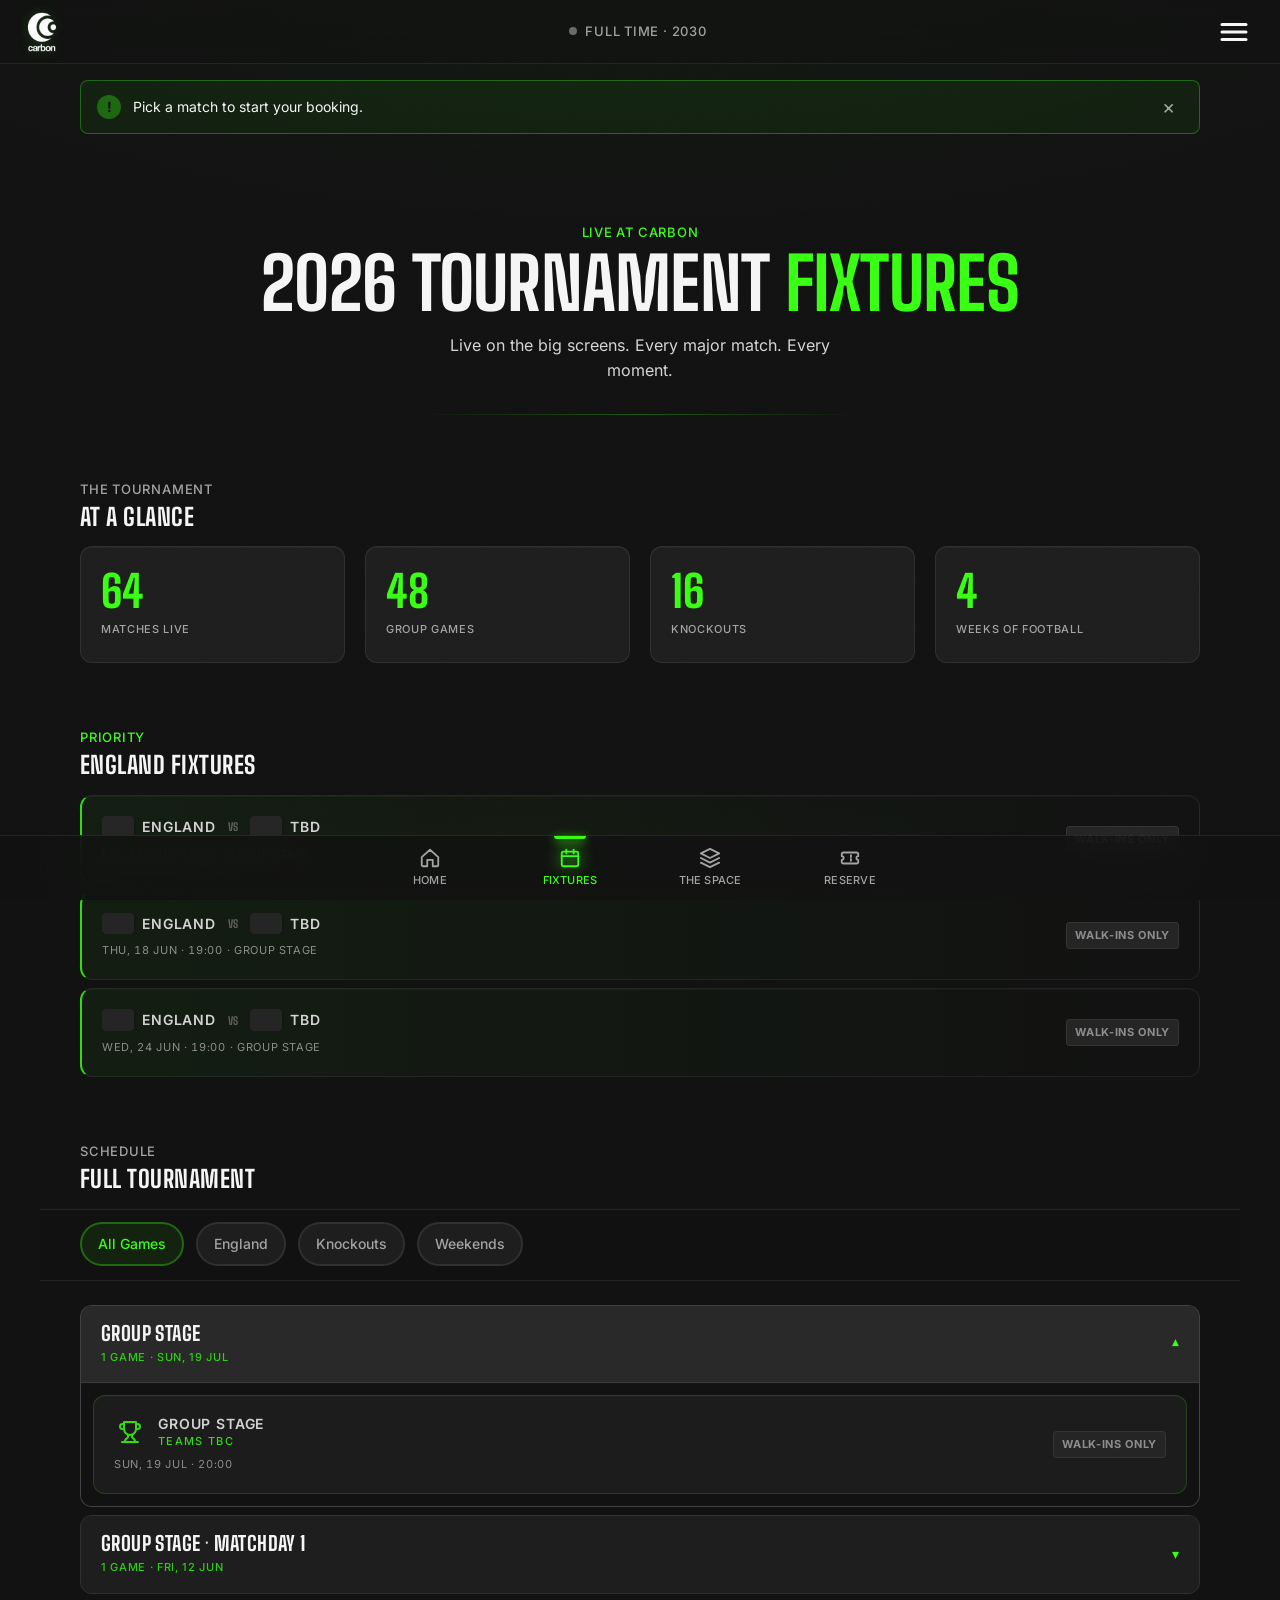
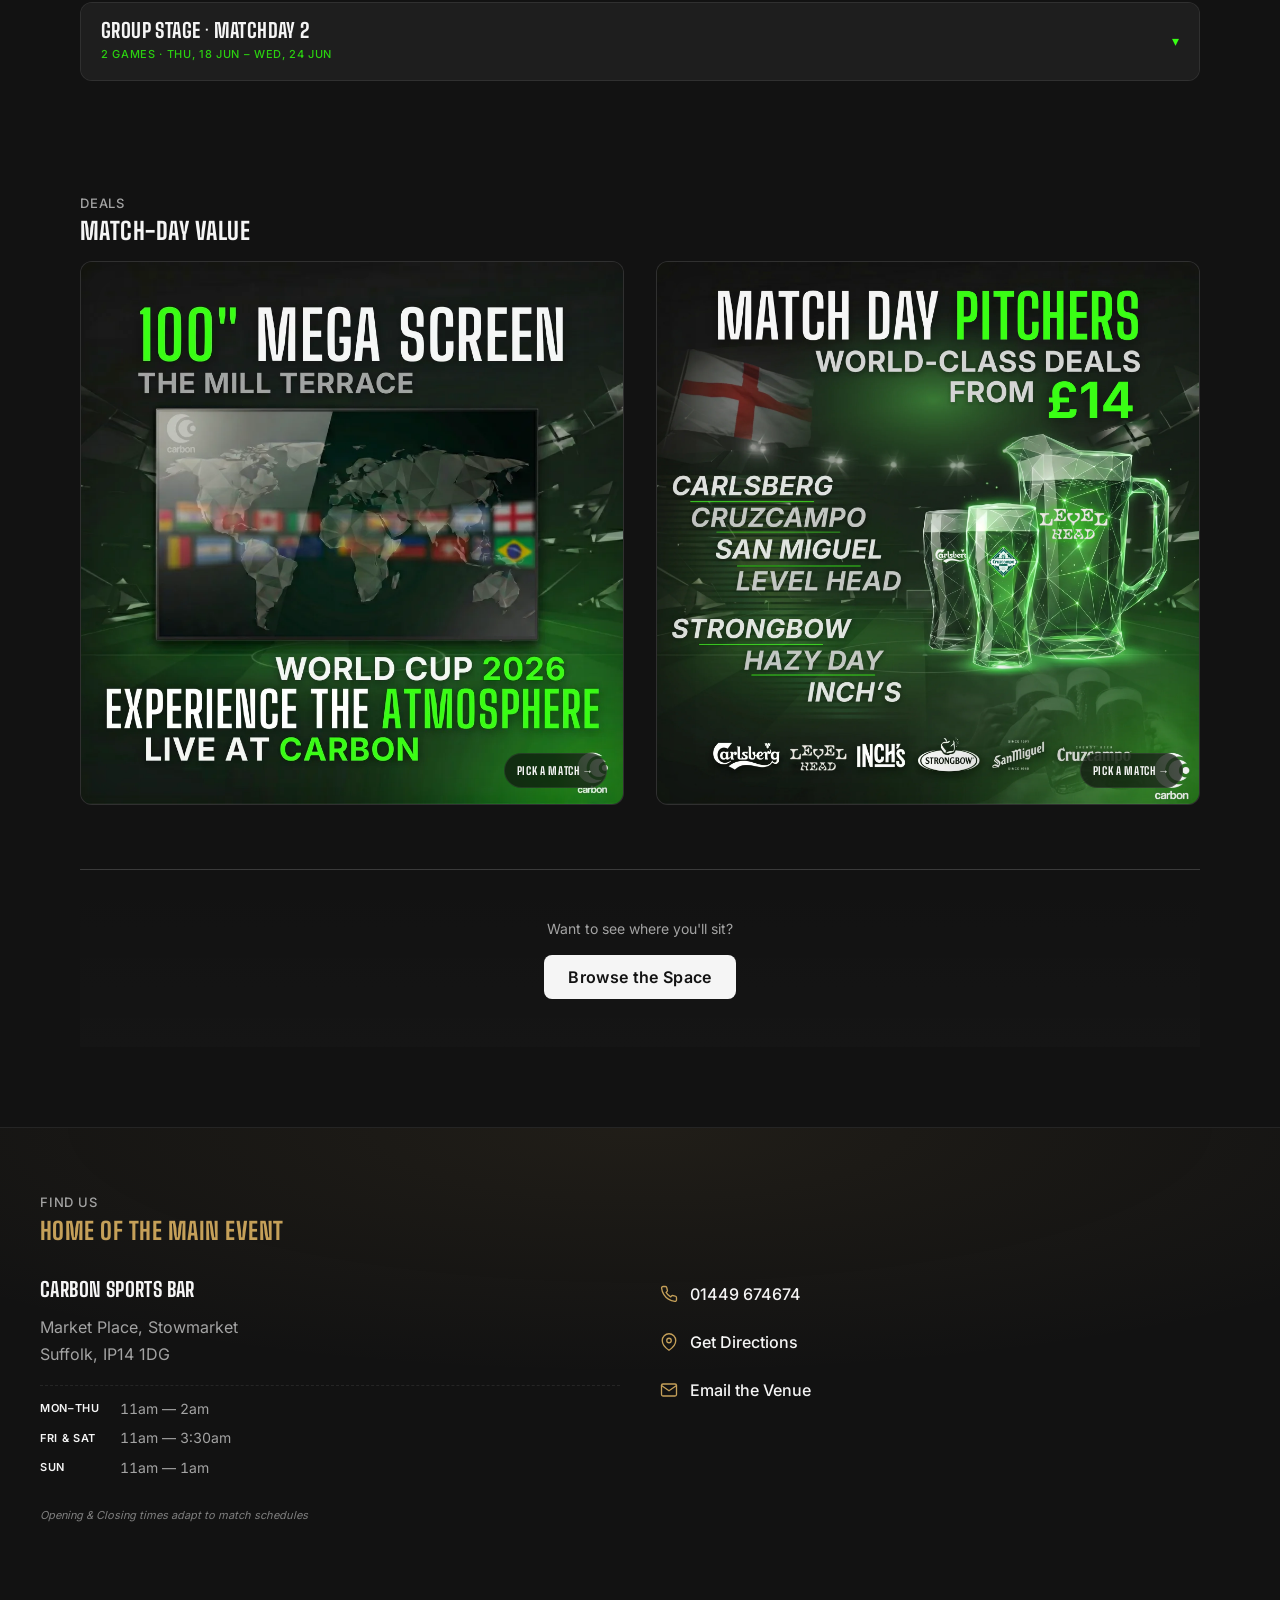
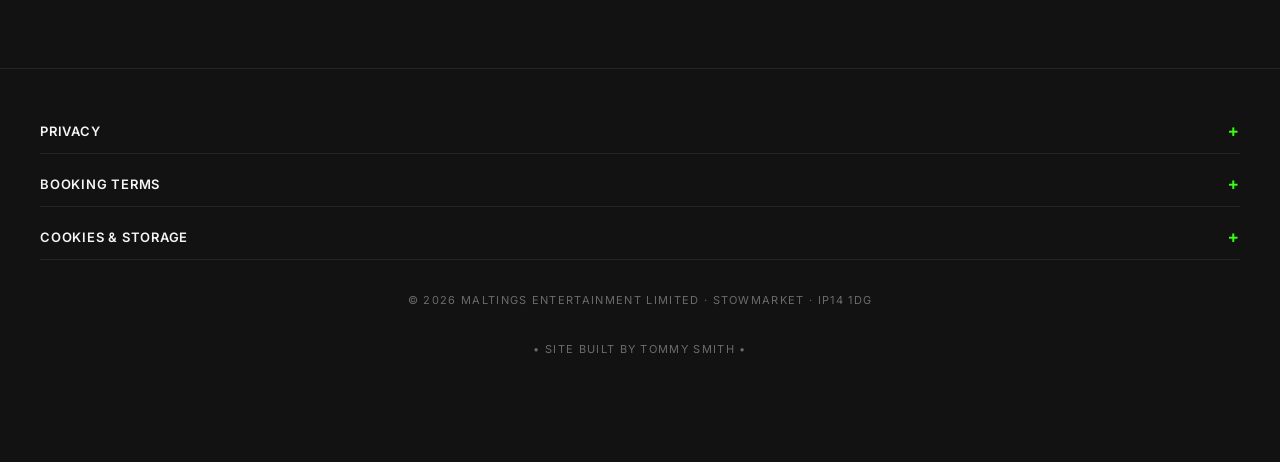
==== commit f1a4f9ed: "Pre-launch updates" ====
--- a/book.html
+++ b/book.html
@@ -267,8 +267,8 @@
               <path d="M7 11V7a5 5 0 0 1 10 0v4" />
             </svg>
             <span
-              >Match bookings are locked to kickoff. Please arrive 30 mins
-              prior. If you have not arrived 15 mins before the match, your
+              >Match bookings are locked to kickoff. Please arrive 1 hour
+              prior. If you have not arrived 30 mins before the match, your
               reservation may be forfeited.</span
             >
           </p>
@@ -400,8 +400,8 @@
               </li>
               <li>
                 Tables are held until
-                <strong>15 minutes before kickoff</strong>. Please arrive at
-                least 30 minutes prior — late arrivals may forfeit their
+                <strong>30 minutes before kickoff</strong>. Please arrive at
+                least 1 hour prior — late arrivals may forfeit their
                 reservation.
               </li>
               <li>
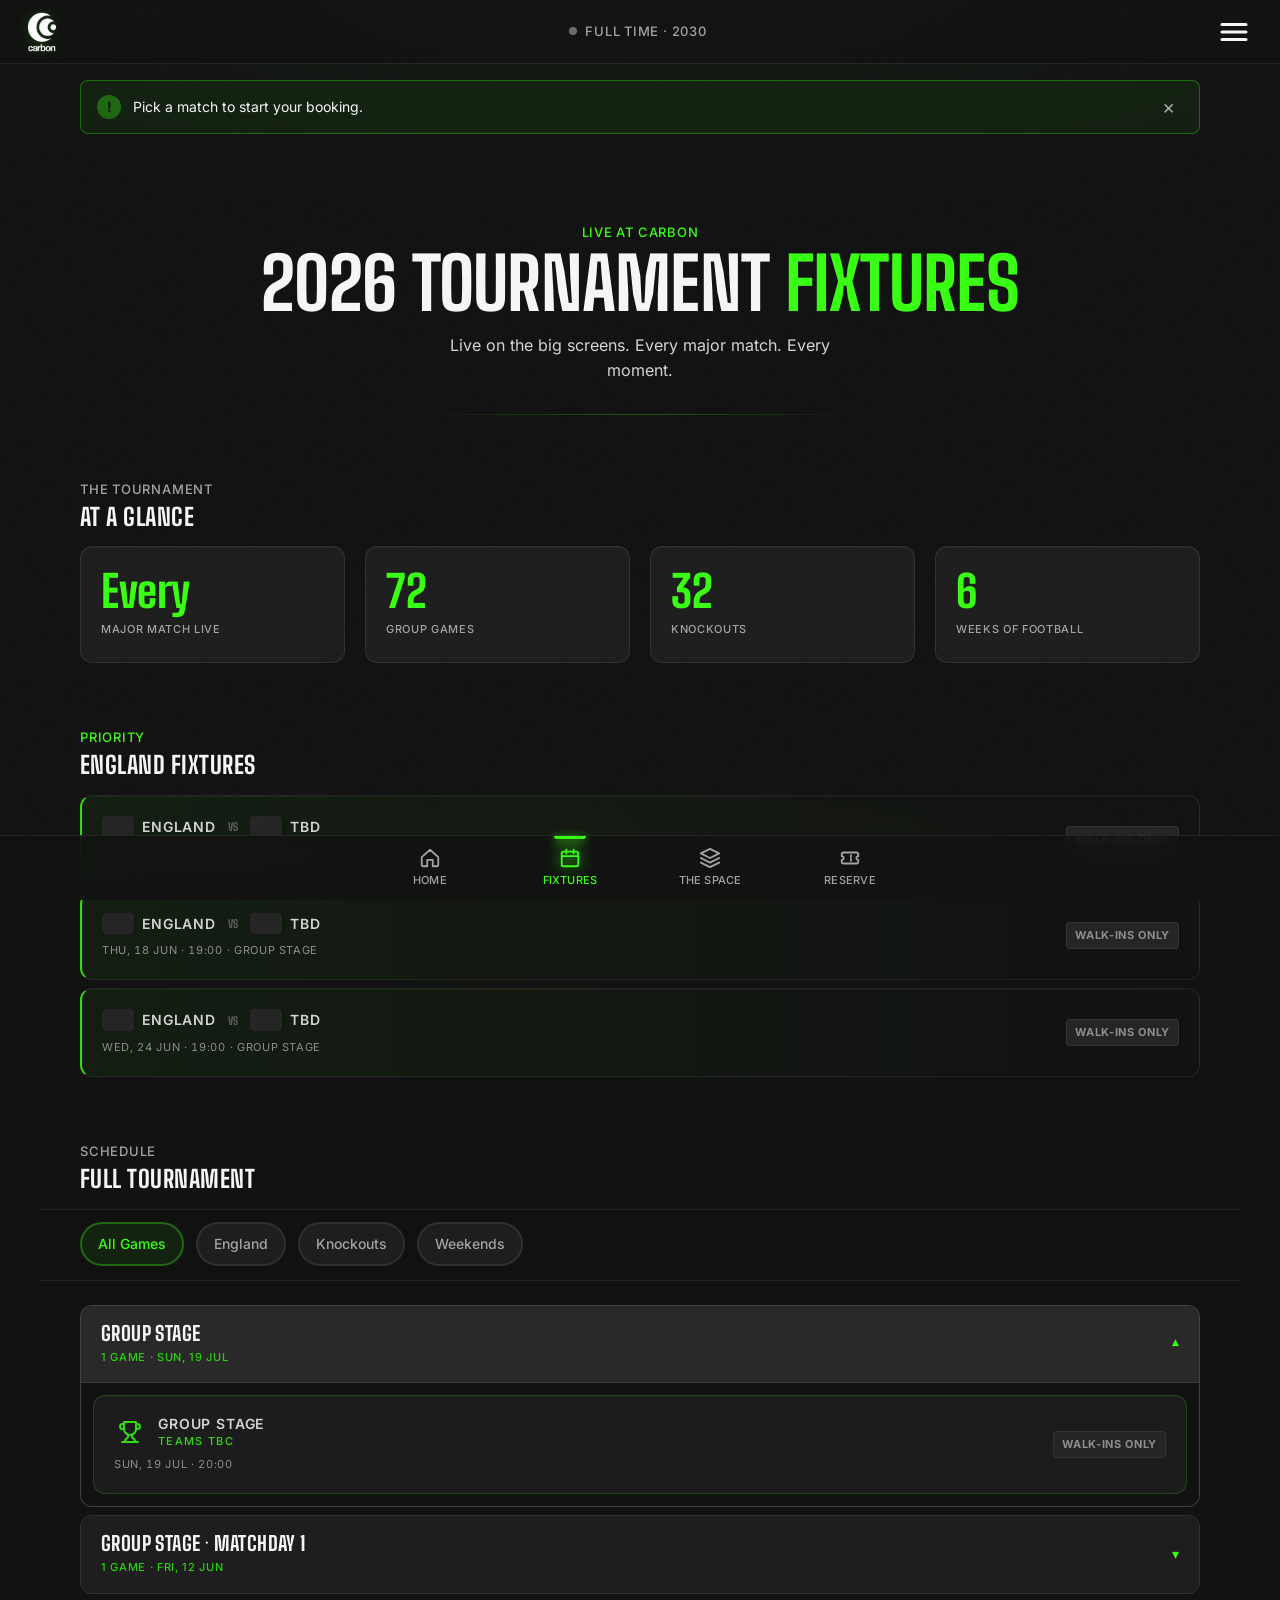
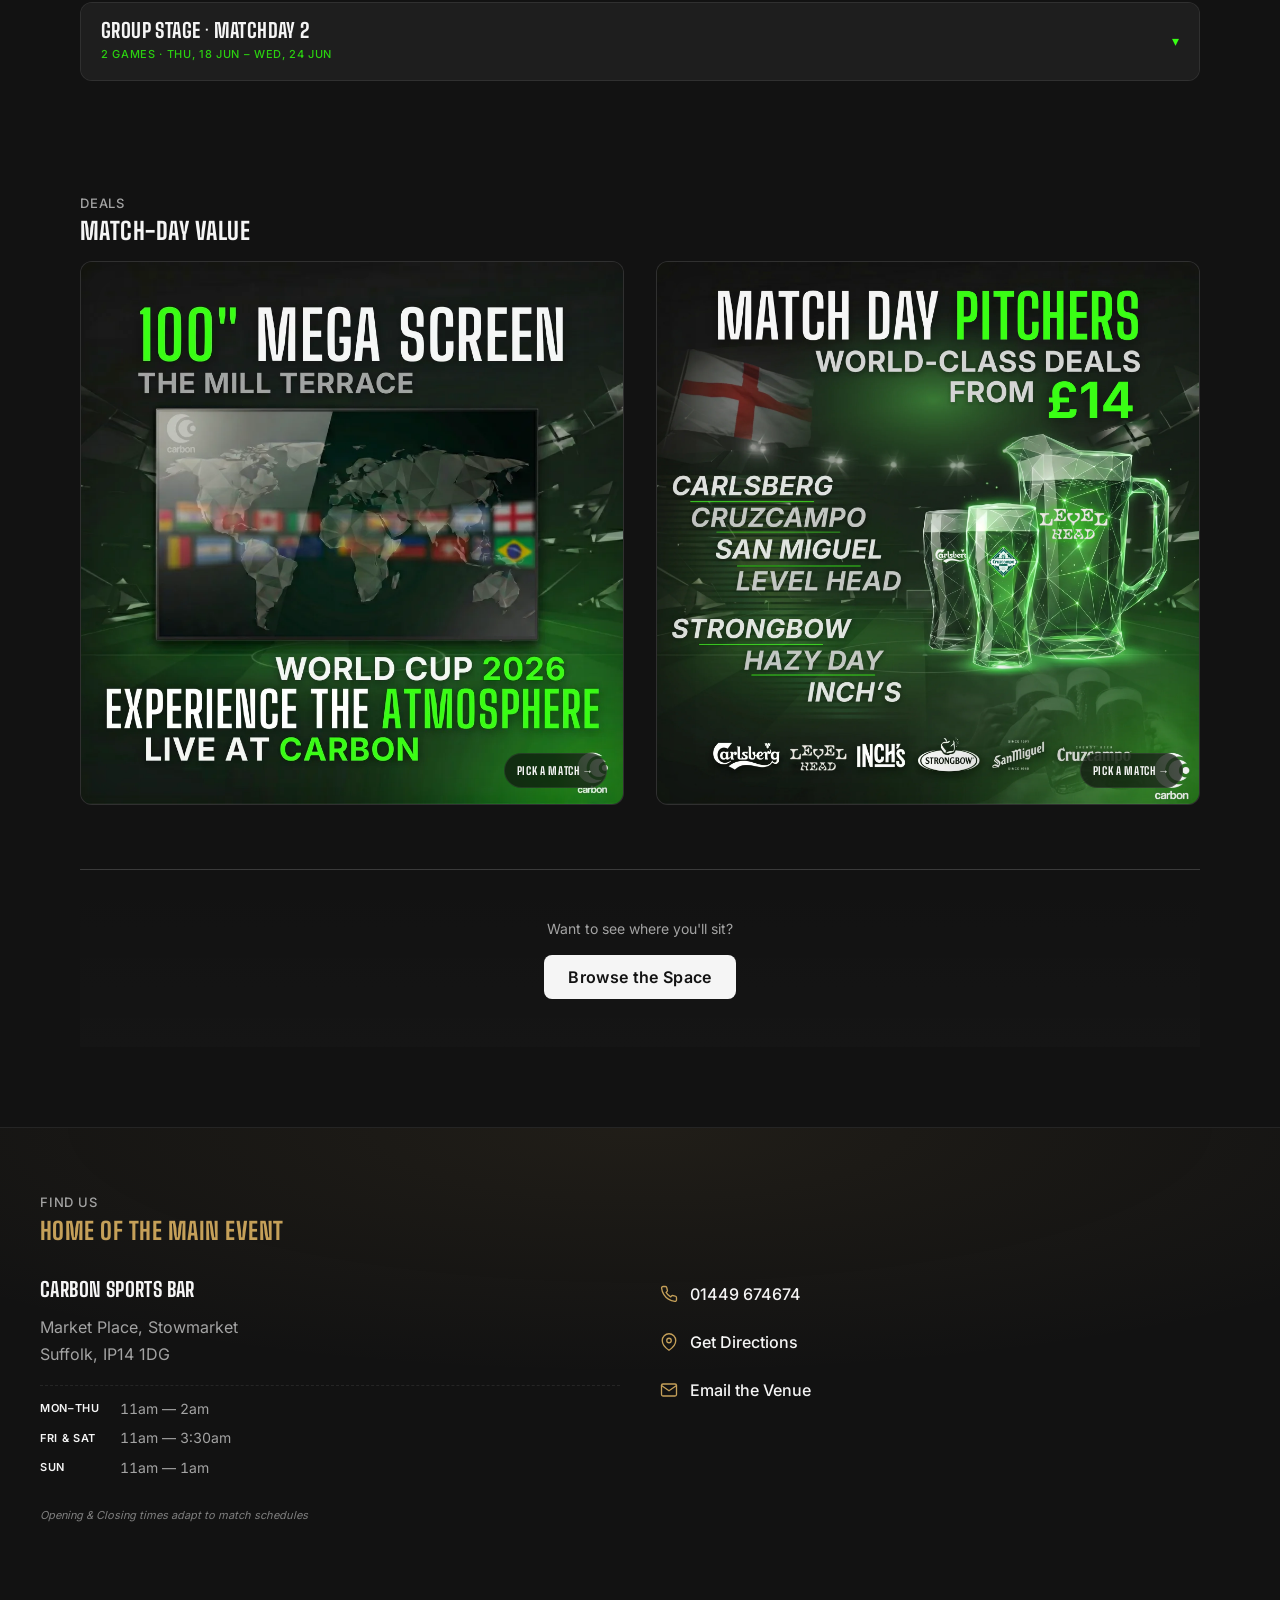
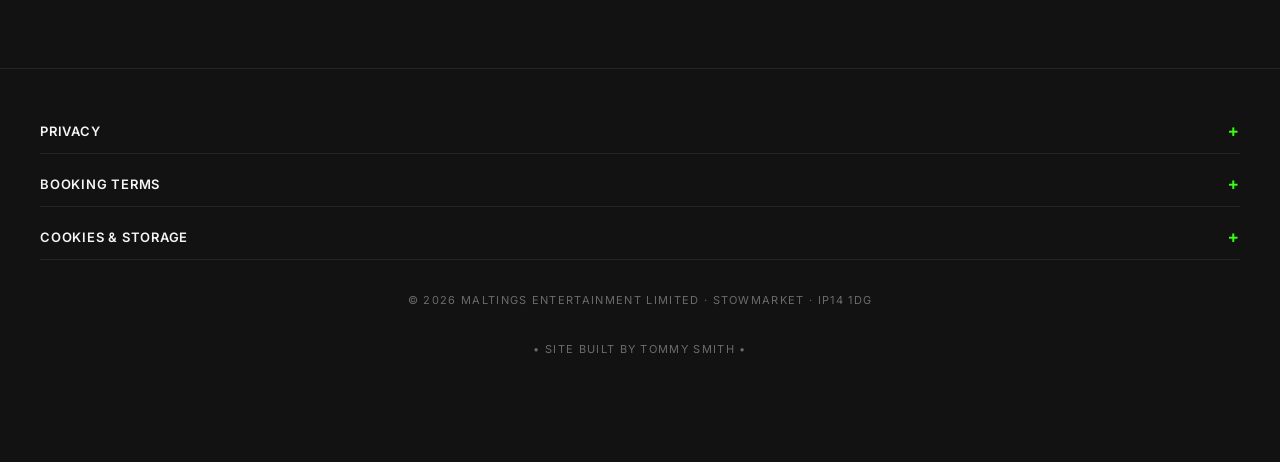
==== commit c9f833e6: "html update" ====
--- a/book.html
+++ b/book.html
@@ -21,14 +21,14 @@
       name="description"
       content="Secure your spot for the 2026 World Cup. Choose your zone, select your match, and join the atmosphere at Carbon."
     />
-    <link rel="canonical" href="https://carbonfootball.uk/book.html" />
+    <link rel="canonical" href="https://carbonfootball.uk/book" />
     <meta name="robots" content="noindex,follow" />
 
     <!-- Social share · Open Graph & Twitter Card -->
     <meta property="og:type" content="website" />
     <meta property="og:site_name" content="Carbon Sports Bar" />
     <meta property="og:locale" content="en_GB" />
-    <meta property="og:url" content="https://carbonfootball.uk/book.html" />
+    <meta property="og:url" content="https://carbonfootball.uk/book" />
     <meta property="og:title" content="Book a Bench · Carbon Football" />
     <meta
       property="og:description"
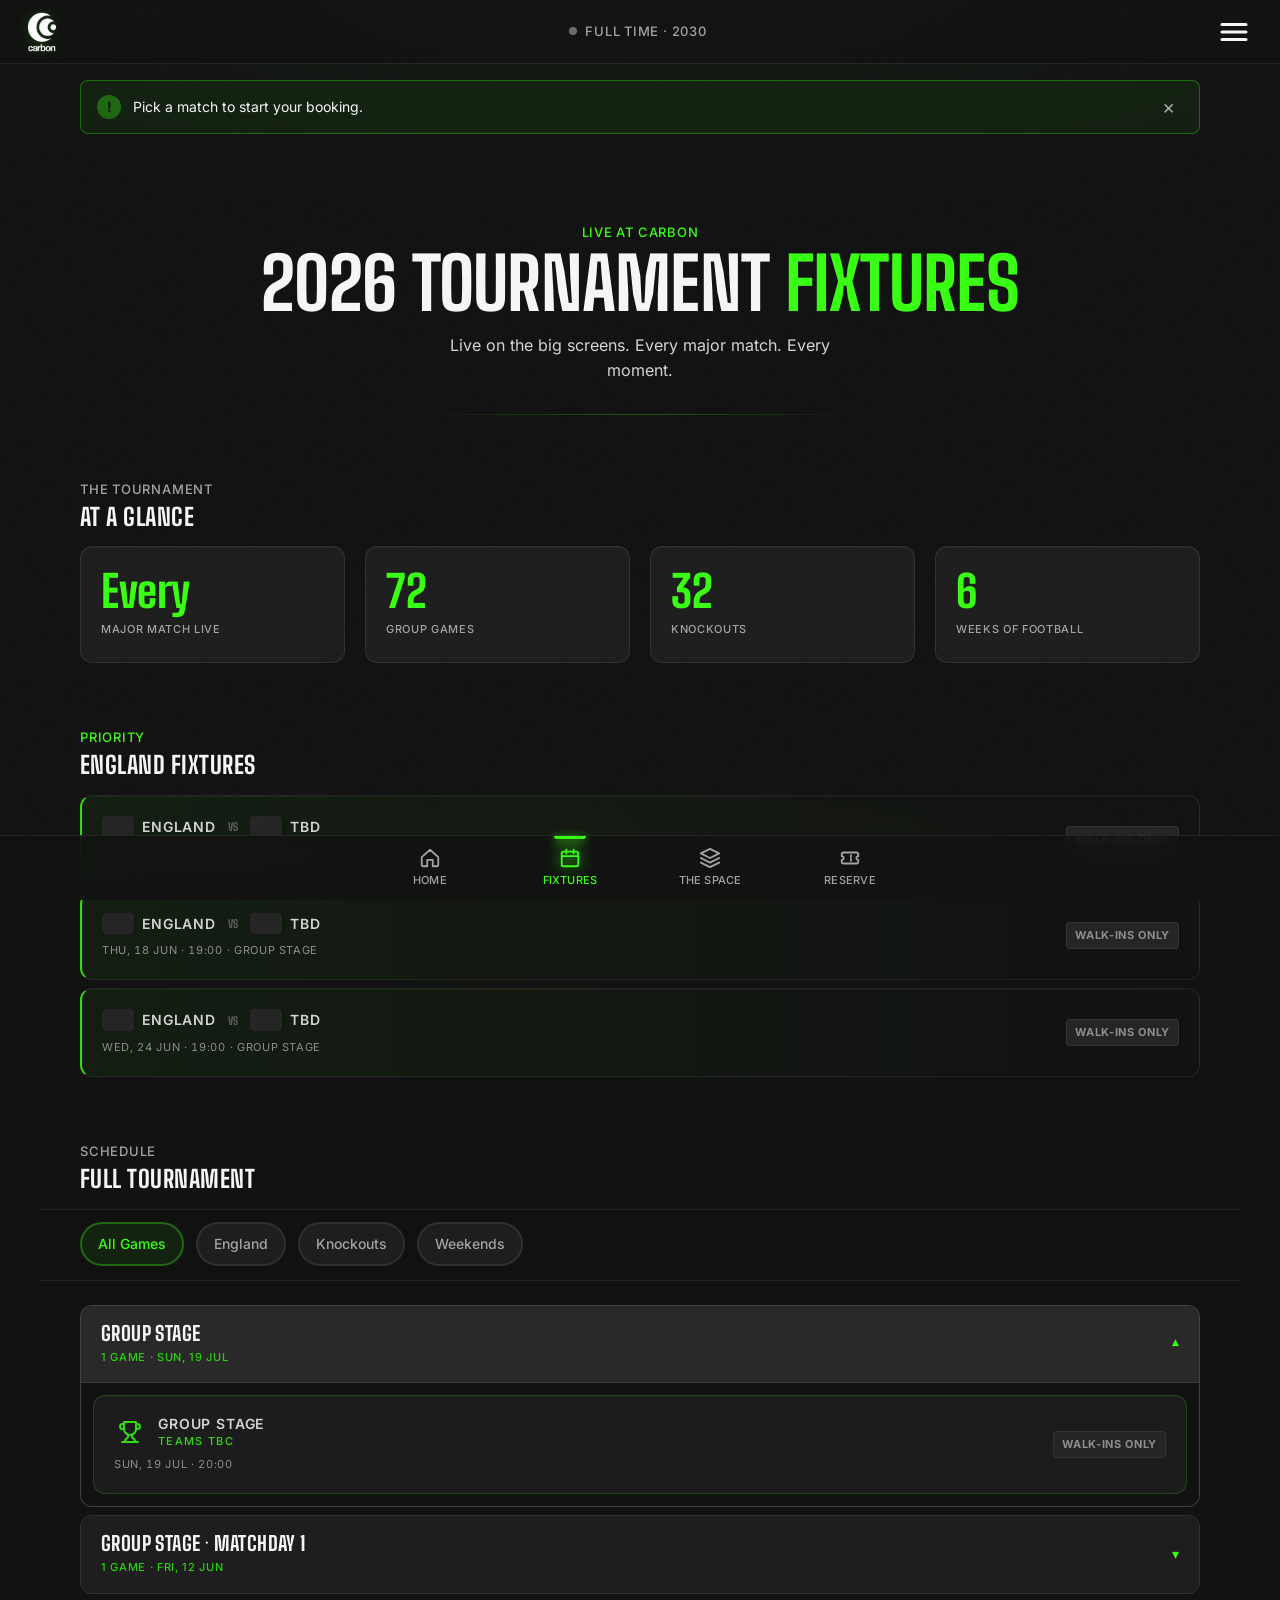
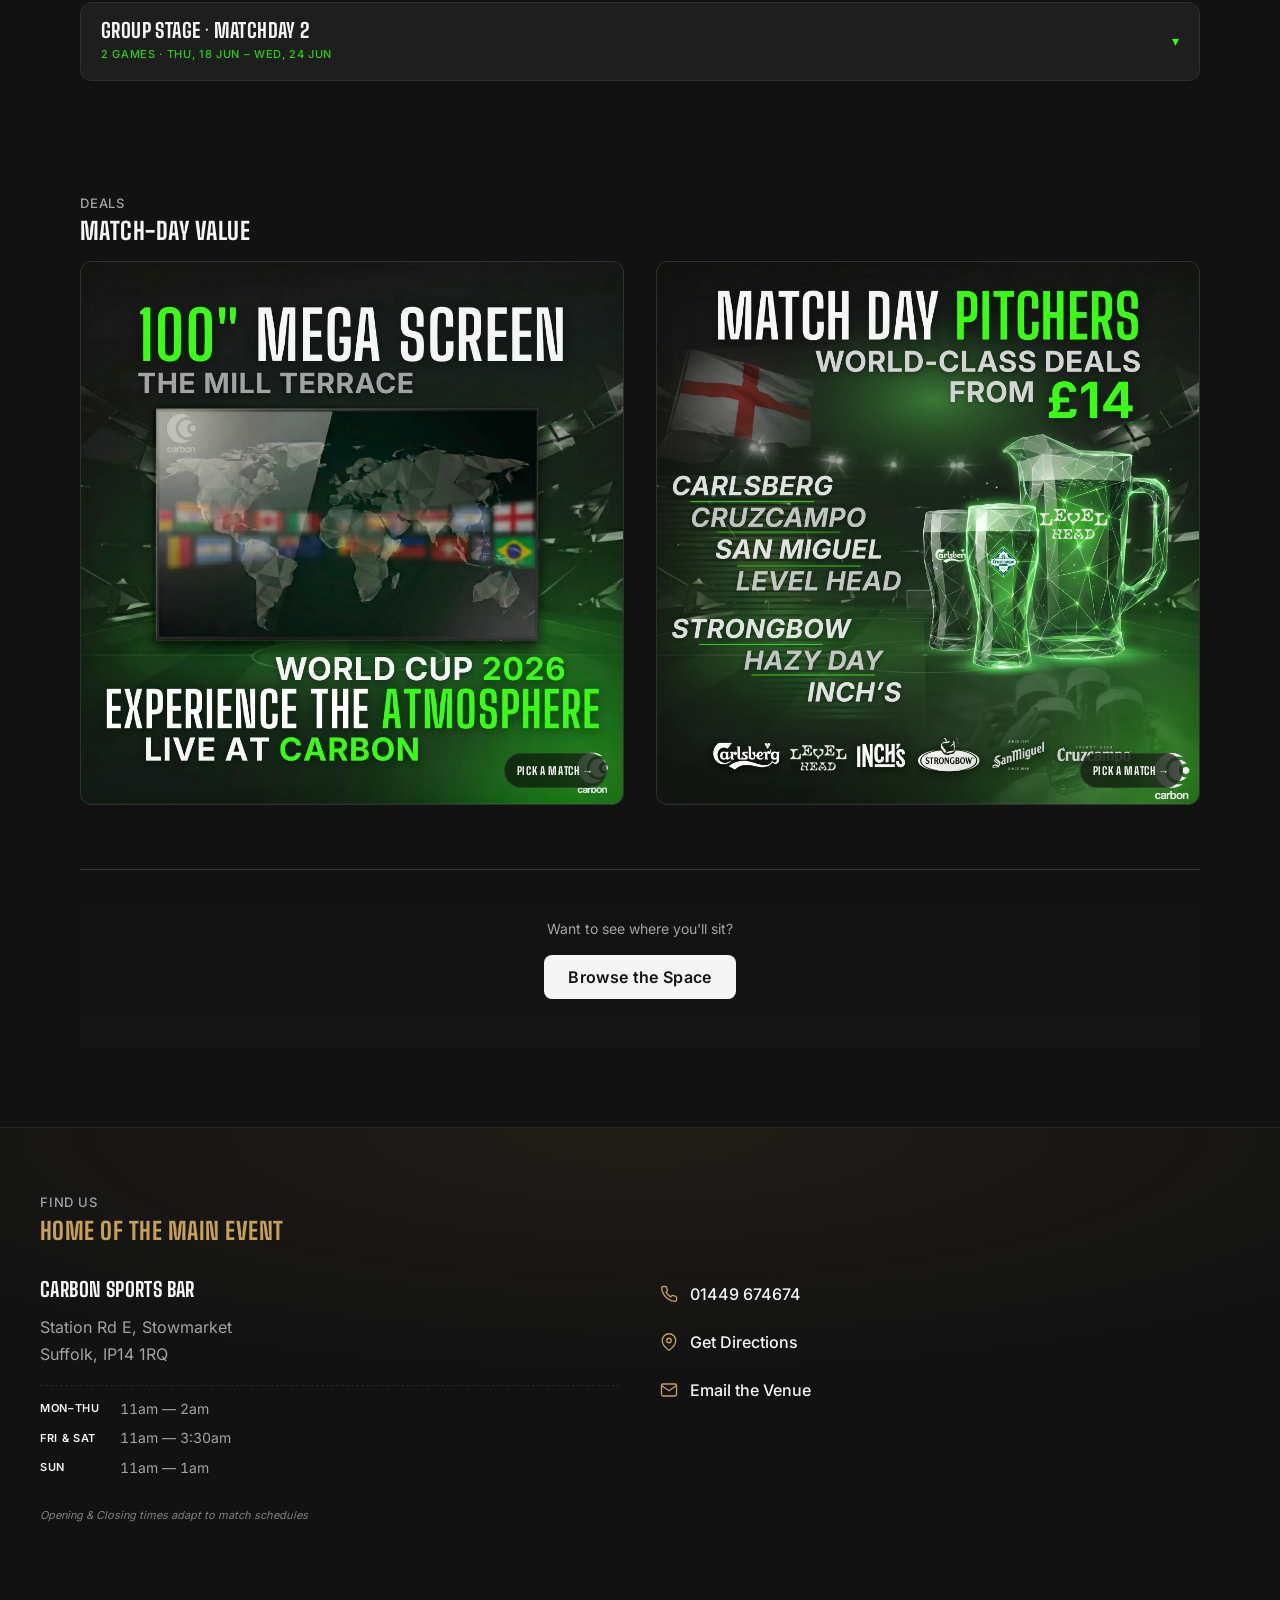
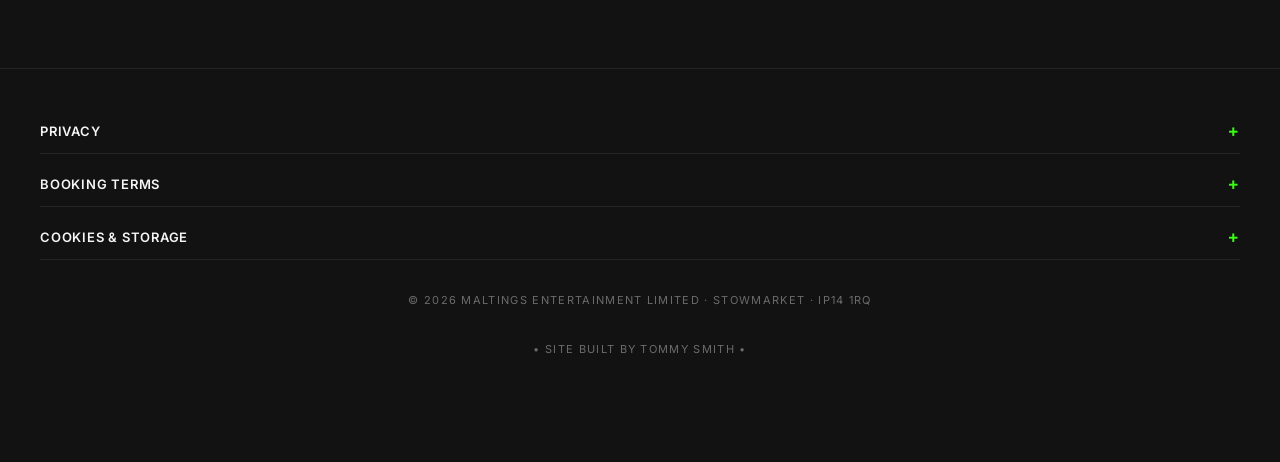
==== commit 9e136388: "Address fix" ====
--- a/book.html
+++ b/book.html
@@ -351,7 +351,7 @@
           <div class="c-site-footer__body">
             <p>
               <strong>Maltings Entertainment LTD</strong> (Carbon Sports Bar //
-              Market Place, Stowmarket, Suffolk IP14 1DG) is the data controller
+              Station Rd E, Stowmarket, Suffolk IP14 1RQ) is the data controller
               for bookings made through this site.
             </p>
             <p>
@@ -456,7 +456,7 @@
         </details>
 
         <p class="c-site-footer__meta">
-          © 2026 Maltings Entertainment Limited · Stowmarket · IP14 1DG
+          © 2026 Maltings Entertainment Limited · Stowmarket · IP14 1RQ
         </p>
 
         <p class="c-site-footer__meta">• Site Built By Tommy Smith •</p>
--- a/assets/css/components.css
+++ b/assets/css/components.css
@@ -128,14 +128,55 @@
   background-image: url("../img/hero-img.webp");
 }
 
-/* Stronger overlay — protects text legibility regardless of image */
+/* Fine film grain over the imagery — masks webp banding/compression and ties
+   the reel's frames into one texture. Static and GPU-cheap; the blend is
+   contained to this layer (media is its own stacking context via z-index:0),
+   so it never reaches the overlay scrim or the headline. Inline SVG noise =
+   no extra request, no dependency. Adjust `opacity` to taste (subtle by
+   design). */
+.c-hero__media::after {
+  content: "";
+  position: absolute;
+  inset: 0;
+  pointer-events: none;
+  background-image: url("data:image/svg+xml,%3Csvg xmlns='http://www.w3.org/2000/svg' width='160' height='160'%3E%3Cfilter id='n'%3E%3CfeTurbulence type='fractalNoise' baseFrequency='0.85' numOctaves='2' stitchTiles='stitch'/%3E%3C/filter%3E%3Crect width='160' height='160' filter='url(%23n)'/%3E%3C/svg%3E");
+  opacity: 0.08;
+  mix-blend-mode: soft-light;
+}
+
+/* Curated frames crossfaded over the static base image. Opacity-only
+   (compositor) transitions; frame images are lazy-set by JS after load, so
+   the base hero image stays the sole LCP asset. Sits below the overlay. */
+.c-hero__reel-frame {
+  position: absolute;
+  inset: 0;
+  background-size: cover;
+  background-position: center;
+  opacity: 0;
+  transition: opacity 1500ms var(--ease-in-out);
+}
+
+.c-hero__reel-frame.is-visible {
+  opacity: 1;
+}
+
+/* Overlay protects text legibility (the linear scrim, unchanged) and adds a
+   soft vignette that focuses the eye centrally and quietly masks edge
+   softness in the imagery. The vignette sits behind the scrim, so the bottom
+   text band is exactly as before. */
 .c-hero__overlay {
-  background: linear-gradient(
-    to bottom,
-    rgba(18, 18, 18, 0) 0%,
-    rgba(18, 18, 18, 0.4) 45%,
-    rgba(18, 18, 18, 0.92) 100%
-  );
+  background:
+    linear-gradient(
+      to bottom,
+      rgba(18, 18, 18, 0) 0%,
+      rgba(18, 18, 18, 0.3) 45%,
+      rgba(18, 18, 18, 0.99) 100%
+    ),
+    radial-gradient(
+      ellipse 95% 80% at 50% 42%,
+      rgba(18, 18, 18, 0) 60%,
+      rgba(18, 18, 18, 0.32) 100%
+    );
 }
 
 .c-hero__content {
@@ -2013,13 +2054,18 @@
   transform: scale(1.02);
 }
 
+/* Selected-zone label — promoted to a peer of the match title: same display
+   font, bold weight, white, and #summary-title's exact fluid size clamp (keep
+   the two in sync). The failure-state rule above keeps its own treatment via
+   higher specificity. */
 #zone-snapshot-label {
-  font-size: var(--type-tiny);
+  font-family: var(--font-display);
+  font-size: clamp(1.125rem, 5vw, 2.5rem);
   font-weight: var(--weight-bold);
-  color: var(--accent-pitch);
+  color: var(--text-primary);
   text-transform: uppercase;
-  letter-spacing: var(--tracking-widest);
-  line-height: var(--leading-tight);
+  letter-spacing: var(--tracking-wide);
+  line-height: 1.2;
   min-width: 0;
 }
 
@@ -2862,6 +2908,12 @@
     padding: var(--space-12) var(--space-6) var(--space-8);
   }
 
+  /* hero-img is tuned for mobile; swap the base to a large-suitable asset
+     from tablet up so the hero never upscales a low-res image. */
+  .c-hero--home .c-hero__media {
+    background-image: url("../img/terrace-2.webp");
+  }
+
   .c-hero__content {
     gap: var(--space-5);
   }
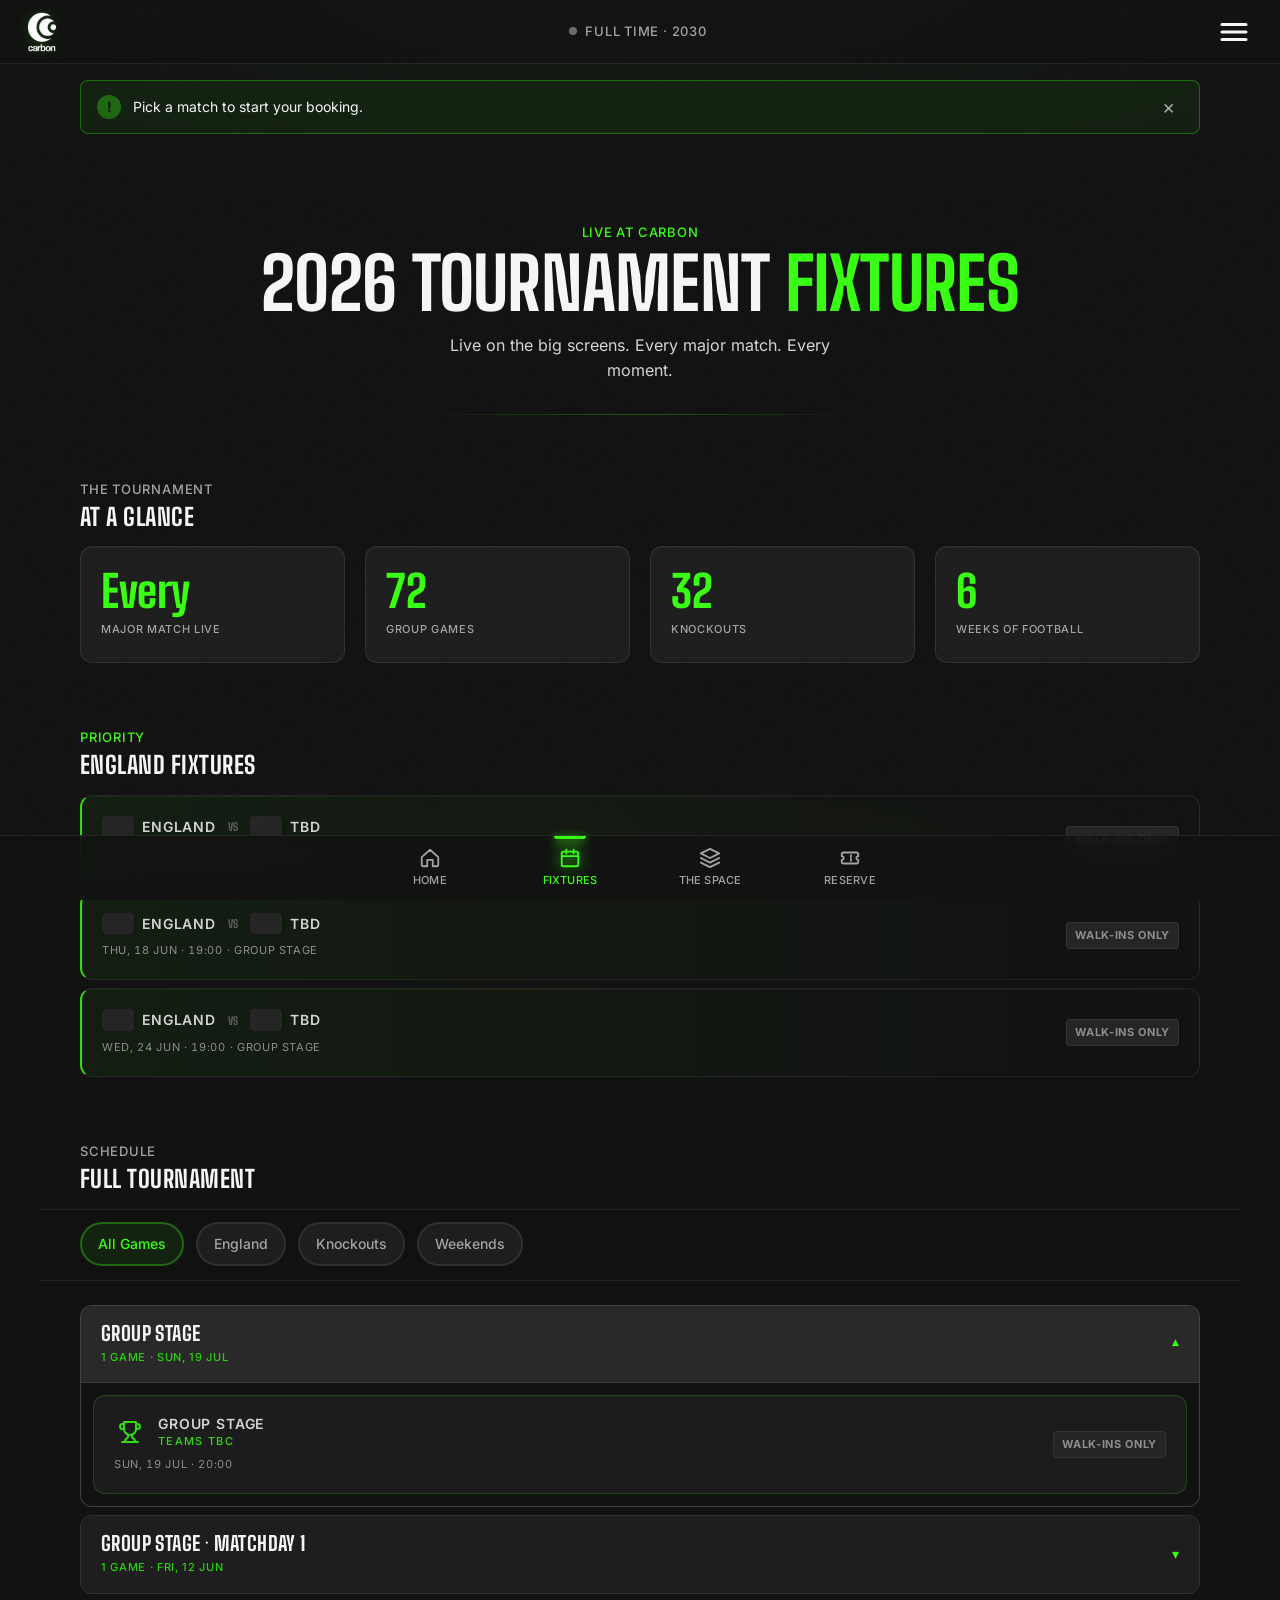
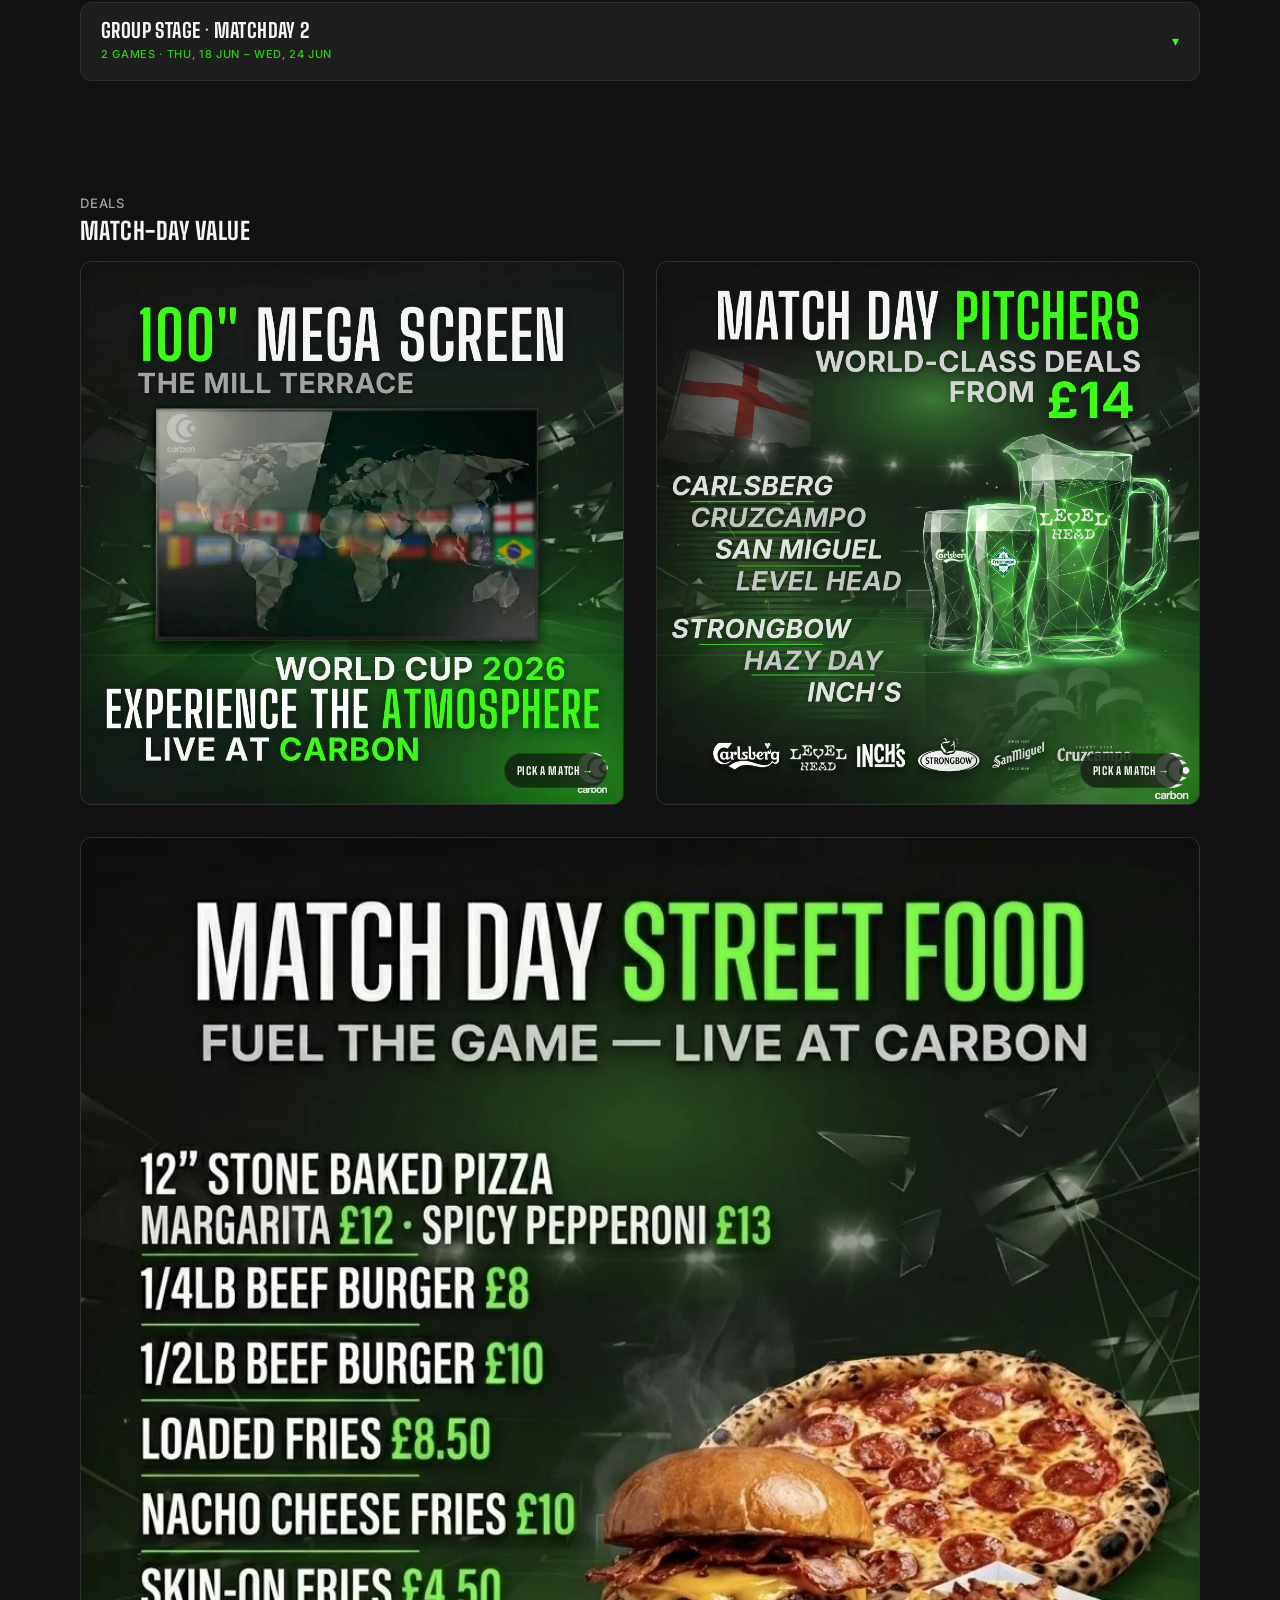
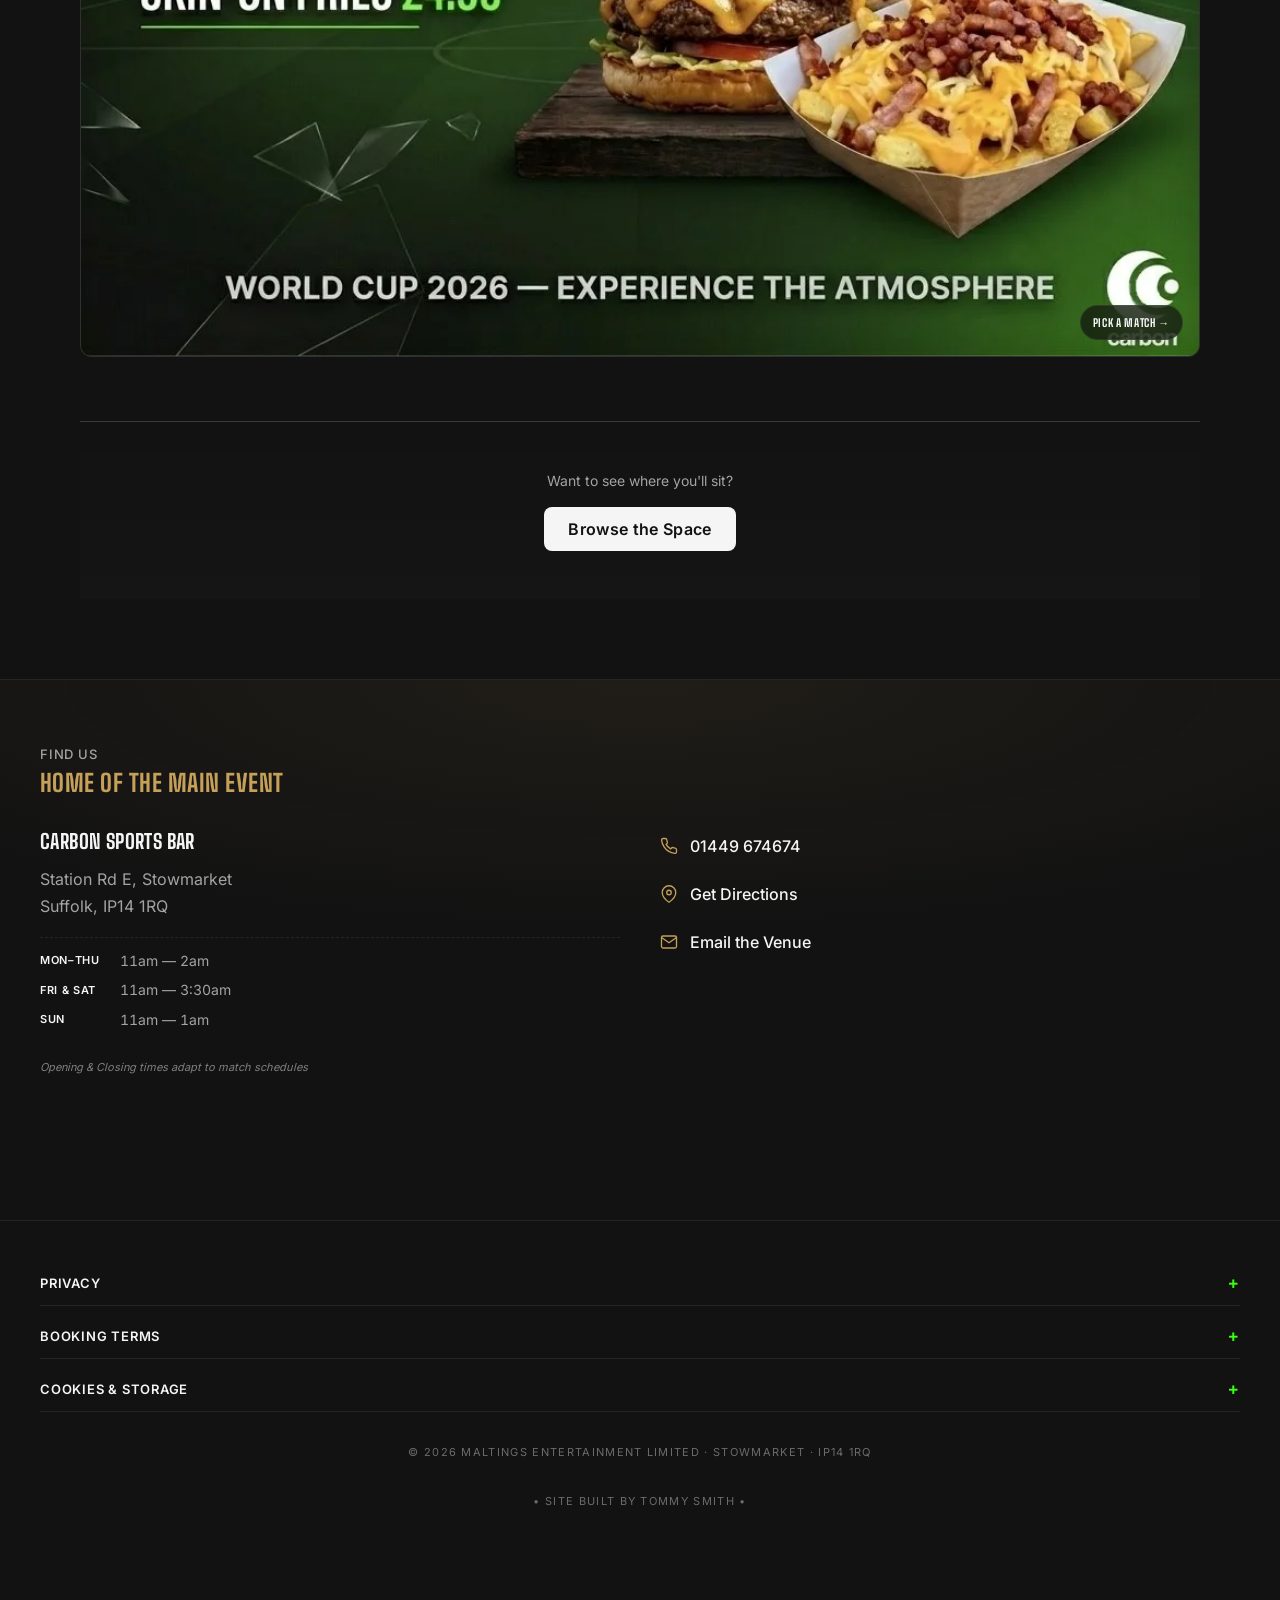
==== commit d8008c37: "updates" ====
--- a/book.html
+++ b/book.html
@@ -267,9 +267,9 @@
               <path d="M7 11V7a5 5 0 0 1 10 0v4" />
             </svg>
             <span
-              >Match bookings are locked to kickoff. Please arrive 1 hour
-              prior. If you have not arrived 30 mins before the match, your
-              reservation may be forfeited.</span
+              >Match bookings are tied to kickoff. Please arrive as
+              early as possible. If you haven't arrived at least 1 hour
+              before kickoff, your table may be forfeited.</span
             >
           </p>
 
@@ -335,6 +335,28 @@
             Confirm Guests &amp; Book &rarr;
           </button>
         </form>
+
+        <!-- Reinforcement banner · non-interactive. At the point of commitment
+             it reminds the guest of the match-day food offer without competing
+             with the CTA above. The low-res promo image sits behind a dark
+             scrim (decorative); the text carries the message. -->
+        <div class="c-book-promo">
+          <div class="c-book-promo__frame">
+            <img
+              class="c-book-promo__img"
+              src="assets/img/food-promo.webp"
+              alt="Match-day food at Carbon"
+              width="120"
+              height="120"
+              loading="lazy"
+              decoding="async"
+            />
+          </div>
+          <div class="c-book-promo__text">
+            <p class="c-book-promo__title">Match Day Menus</p>
+            <p class="c-book-promo__note">Every major match — whatever the hour</p>
+          </div>
+        </div>
       </div>
     </main>
 
@@ -394,15 +416,16 @@
           <div class="c-site-footer__body">
             <ul>
               <li>
-                Your booking is confirmed once you receive the confirmation
-                email. If it doesn't arrive within a few minutes, check your
+                Your booking is locked in once you've clicked the link in
+                the verification email and seen the confirmation page. If
+                the email doesn't arrive within a few minutes, check your
                 spam folder or call the venue.
               </li>
               <li>
-                Tables are held until
-                <strong>30 minutes before kickoff</strong>. Please arrive at
-                least 1 hour prior — late arrivals may forfeit their
-                reservation.
+                Bookings are tied to kickoff. Please arrive as early as
+                possible — if you haven't arrived at least
+                <strong>1 hour before kickoff</strong>, your table may be
+                forfeited.
               </li>
               <li>
                 Online booking closes
--- a/assets/css/layout.css
+++ b/assets/css/layout.css
@@ -182,15 +182,37 @@
   color: var(--text-secondary);
 }
 
-/* On very narrow viewports the prefix label hides — dot + countdown
-   alone carries enough context. The `:has(.c-marquee__num)` guard means
-   live and static states (which have no countdown number) keep their
-   label visible at any width, so the marquee never collapses to a lone
-   dot. */
-@media (max-width: 419px) {
+/* On genuinely tiny viewports the prefix label hides so the countdown
+   number can't push the menu button off-grid — dot colour + countdown
+   carries the rest. Threshold set to 359px so every modern mainstream
+   phone (≥360px: Galaxy/Pixel narrow, iPhone SE2/SE3+, 12/13/14/15/16,
+   Pro/Max) keeps the contextual prefix in view; only the iPhone-SE-1st-gen
+   class (≤359px) drops it. The `:has(.c-marquee__num)` guard means live
+   and static states (no countdown number) keep their label visible at any
+   width, so the marquee never collapses to a lone dot. */
+@media (max-width: 359px) {
   .c-marquee:has(.c-marquee__num) .c-marquee__label {
     display: none;
   }
+}
+
+/* Long-label safety net — if a state's prefix would otherwise overrun the
+   marquee column (e.g. "ENG · QUARTER-FINAL IN" on a tight viewport), the
+   label truncates with an ellipsis rather than pushing the menu button or
+   spilling past the header grid. The min-width:0 cascade lets the nested
+   inline-flex containers shrink below their natural content size — without
+   it, text-overflow has nowhere to take effect. Only the label is
+   constrained, so the countdown number always stays fully visible. */
+.c-marquee,
+.c-marquee__text {
+  min-width: 0;
+}
+
+.c-marquee__label {
+  min-width: 0;
+  overflow: hidden;
+  text-overflow: ellipsis;
+  white-space: nowrap;
 }
 
 .c-marquee__dot {
--- a/assets/css/components.css
+++ b/assets/css/components.css
@@ -547,7 +547,7 @@
 }
 
 .c-zone-card__media--terrace {
-  background-image: url("../img/terrace-1.webp");
+  background-image: url("../img/Terrace-new-3.webp");
 }
 
 .c-zone-card__content {
@@ -845,6 +845,20 @@
 }
 
 /* =========================================================================
+   PROMO DEALS · FEATURE-ROW MODIFIER
+   When the promo list contains an odd third item, this modifier lets it
+   span the full grid row at tablet+ rather than stranding an orphan beside
+   an empty cell. The card retains its existing 500px max-width + auto
+   margin centring (no overrides), so it anchors as a deliberate feature
+   row, not a stretched variant. Mobile (single-column flex) needs no rule.
+   ========================================================================= */
+@media (min-width: 768px) {
+  .c-promo-item--feature {
+    grid-column: 1 / -1;
+  }
+}
+
+/* =========================================================================
    COMPONENT · VISIT
    The page's final moment. Full-bleed, subtle Mill Amber radial inflection
    from the top edge — roots the venue in its Stowmarket locale. Title takes
@@ -2227,11 +2241,97 @@
   margin-top: var(--space-2);
 }
 
+/* =========================================================================
+   COMPONENT · BOOKING REINFORCEMENT CHIP (book.html)
+   Non-interactive "match-day food" cue beneath the CTA — anticipatory
+   reinforcement at the point of commitment, kept subordinate to the submit
+   button. A framed square image (shown at its natural aspect and downscaled,
+   so the low-res source reads sharp) paired with the message. Echoes the
+   zone-snapshot frame treatment for visual consistency.
+   ========================================================================= */
+.c-book-promo {
+  margin-top: var(--space-6);
+  display: flex;
+  align-items: center;
+  gap: var(--space-4);
+  padding: var(--space-4);
+  background-color: var(--surface-raised);
+  /* Subtle warm sheen — mirrors the summary card's diagonal gold gradient
+     (its 145deg flipped to 215deg) so the two stacked cards catch light from
+     opposite corners, adding quiet depth. Lighter touch than the summary;
+     gold keeps the brand green reserved for the CTA. Sits behind the content. */
+  background-image: linear-gradient(
+    215deg,
+    rgba(197, 160, 89, 0.07) 0%,
+    transparent 55%
+  );
+  border: 1px solid var(--border-hairline);
+  border-radius: var(--radius-lg);
+}
+
+.c-book-promo__frame {
+  position: relative;
+  flex: 0 0 auto;
+  width: clamp(112px, 30vw, 128px);
+  aspect-ratio: 1 / 1;
+  border-radius: var(--radius-md);
+  overflow: hidden;
+  box-shadow: var(--shadow-card);
+}
+
+/* Inset hairline keeps the image edge crisp against the card so the
+   thumbnail reads as crafted, not pasted on (mirrors the zone snapshot). */
+.c-book-promo__frame::after {
+  content: "";
+  position: absolute;
+  inset: 0;
+  border-radius: inherit;
+  box-shadow: inset 0 0 0 1px rgba(255, 255, 255, 0.06);
+  pointer-events: none;
+}
+
+.c-book-promo__img {
+  display: block;
+  width: 100%;
+  height: 100%;
+  object-fit: cover;
+}
+
+.c-book-promo__text {
+  min-width: 0;
+}
+
+.c-book-promo__title {
+  margin: 0;
+  font-family: var(--font-display);
+  font-size: var(--type-card-title);
+  font-weight: var(--weight-bold);
+  letter-spacing: var(--tracking-wide);
+  text-transform: uppercase;
+  line-height: 1.1;
+  color: var(--text-primary);
+}
+
+.c-book-promo__note {
+  margin: var(--space-1) 0 0;
+  font-size: var(--type-caption);
+  font-weight: var(--weight-medium);
+  line-height: 1.3;
+  color: var(--text-secondary);
+}
+
 @media (max-width: 768px) {
   /* Extra bottom buffer below the form so the submit button can always
      scroll above the bottom nav + virtual keyboard without clipping. */
   .c-booking-form {
     padding-bottom: var(--space-12);
+  }
+
+  /* The form's bottom buffer above already separates the chip from the CTA
+     on mobile — zero the chip's own top margin so the two don't stack into
+     an oversized gap (the buffer doubles as the chip's breathing room). */
+  .c-book-promo {
+    margin-top: 0;
   }
 }
 
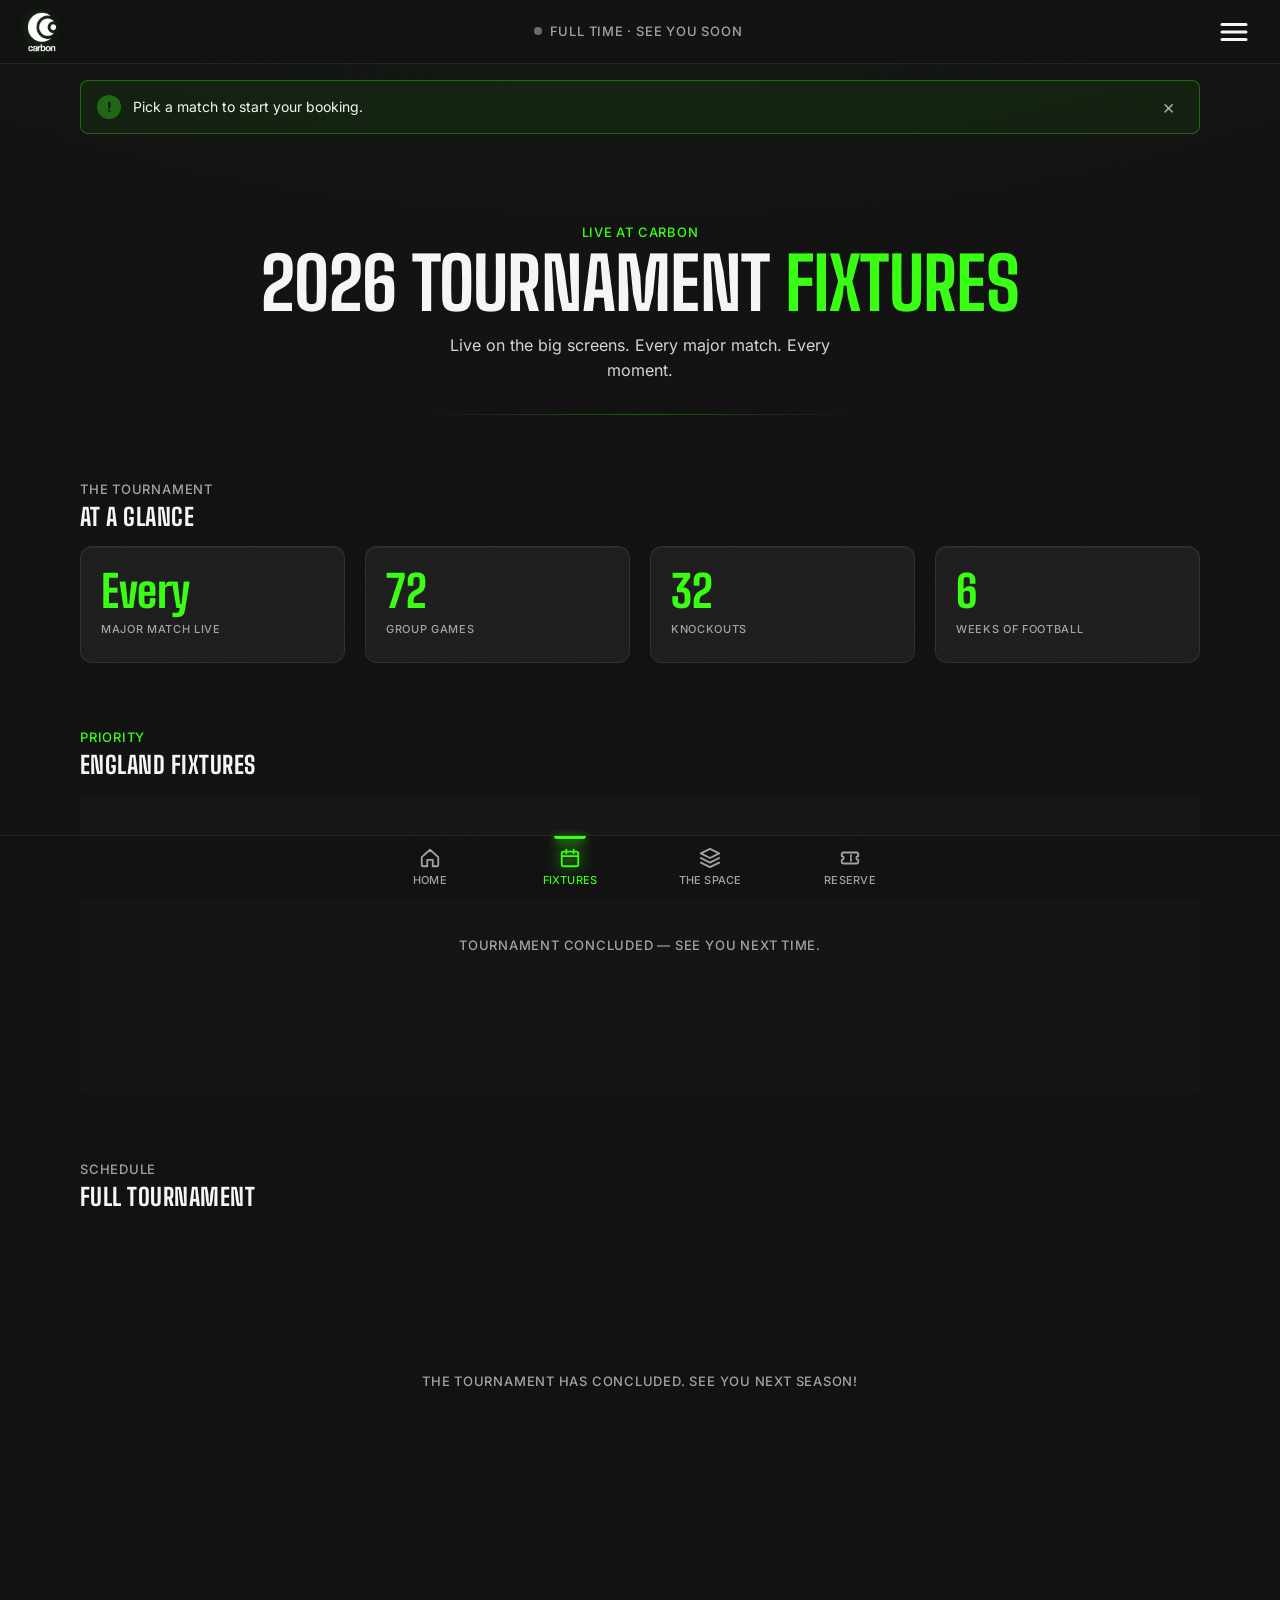
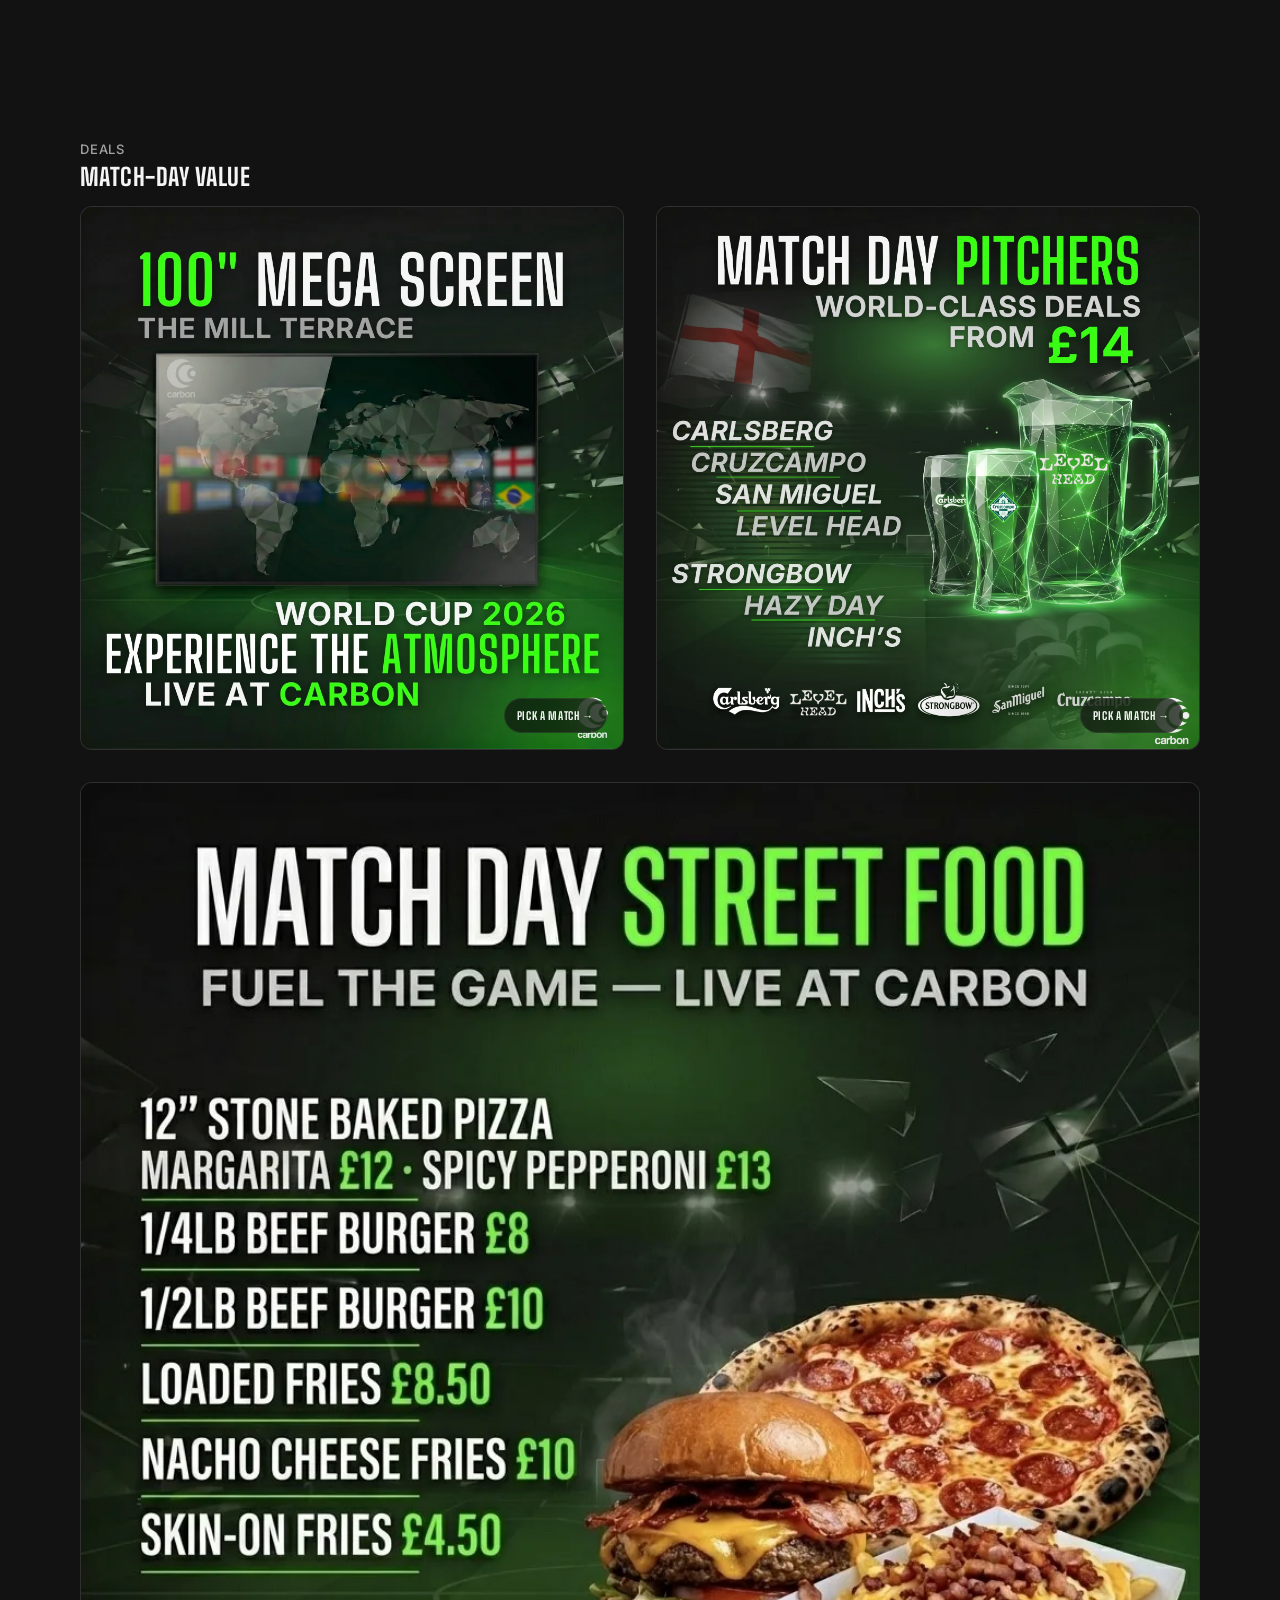
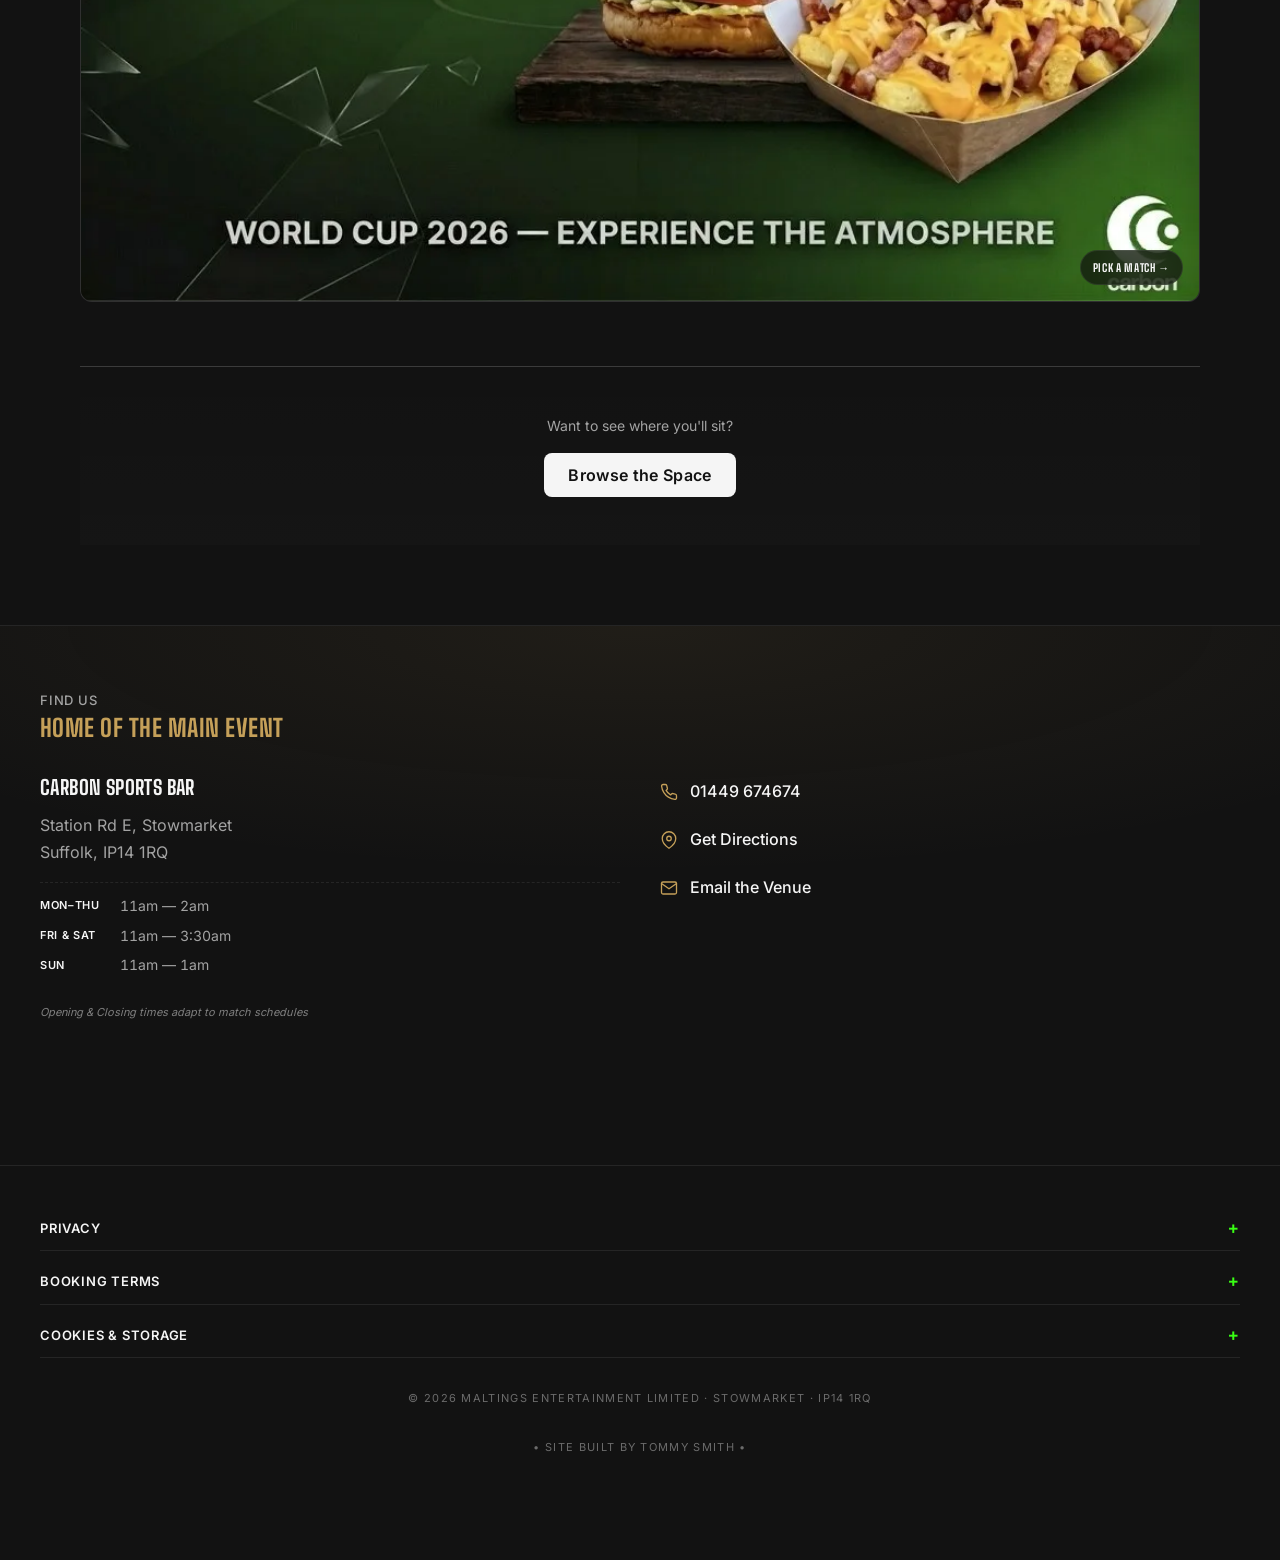
==== commit 448ad4a2: "Tournament Concluded - Passive State" ====
--- a/book.html
+++ b/book.html
@@ -110,12 +110,12 @@
       <div class="l-page__content p-booking">
         <header class="c-section-header c-section-header--hero">
           <div class="c-section-header__text">
-            <p class="c-funnel-step">Final Step of 3</p>
+            <p class="c-funnel-step">Concluded</p>
             <h1 class="u-display">
-              Secure Your <span class="u-accent">Bench</span>
+              Thank You <span class="u-accent">Stowmarket</span>
             </h1>
             <p class="u-dim p-booking__lede">
-              One more step — confirm your guest count and lock in your table.
+              The 2026 World Cup has concluded — see you for the next one.
             </p>
           </div>
           <div class="p-fixtures__divider" aria-hidden="true"></div>
--- a/assets/css/components.css
+++ b/assets/css/components.css
@@ -125,7 +125,7 @@
 }
 
 .c-hero--home .c-hero__media {
-  background-image: url("../img/hero-img.webp");
+  background-image: url("../img/Terrace-new-3.webp");
 }
 
 /* Fine film grain over the imagery — masks webp banding/compression and ties
@@ -3011,7 +3011,7 @@
   /* hero-img is tuned for mobile; swap the base to a large-suitable asset
      from tablet up so the hero never upscales a low-res image. */
   .c-hero--home .c-hero__media {
-    background-image: url("../img/terrace-2.webp");
+    background-image: url("../img/Terrace-new-3.webp");
   }
 
   .c-hero__content {
